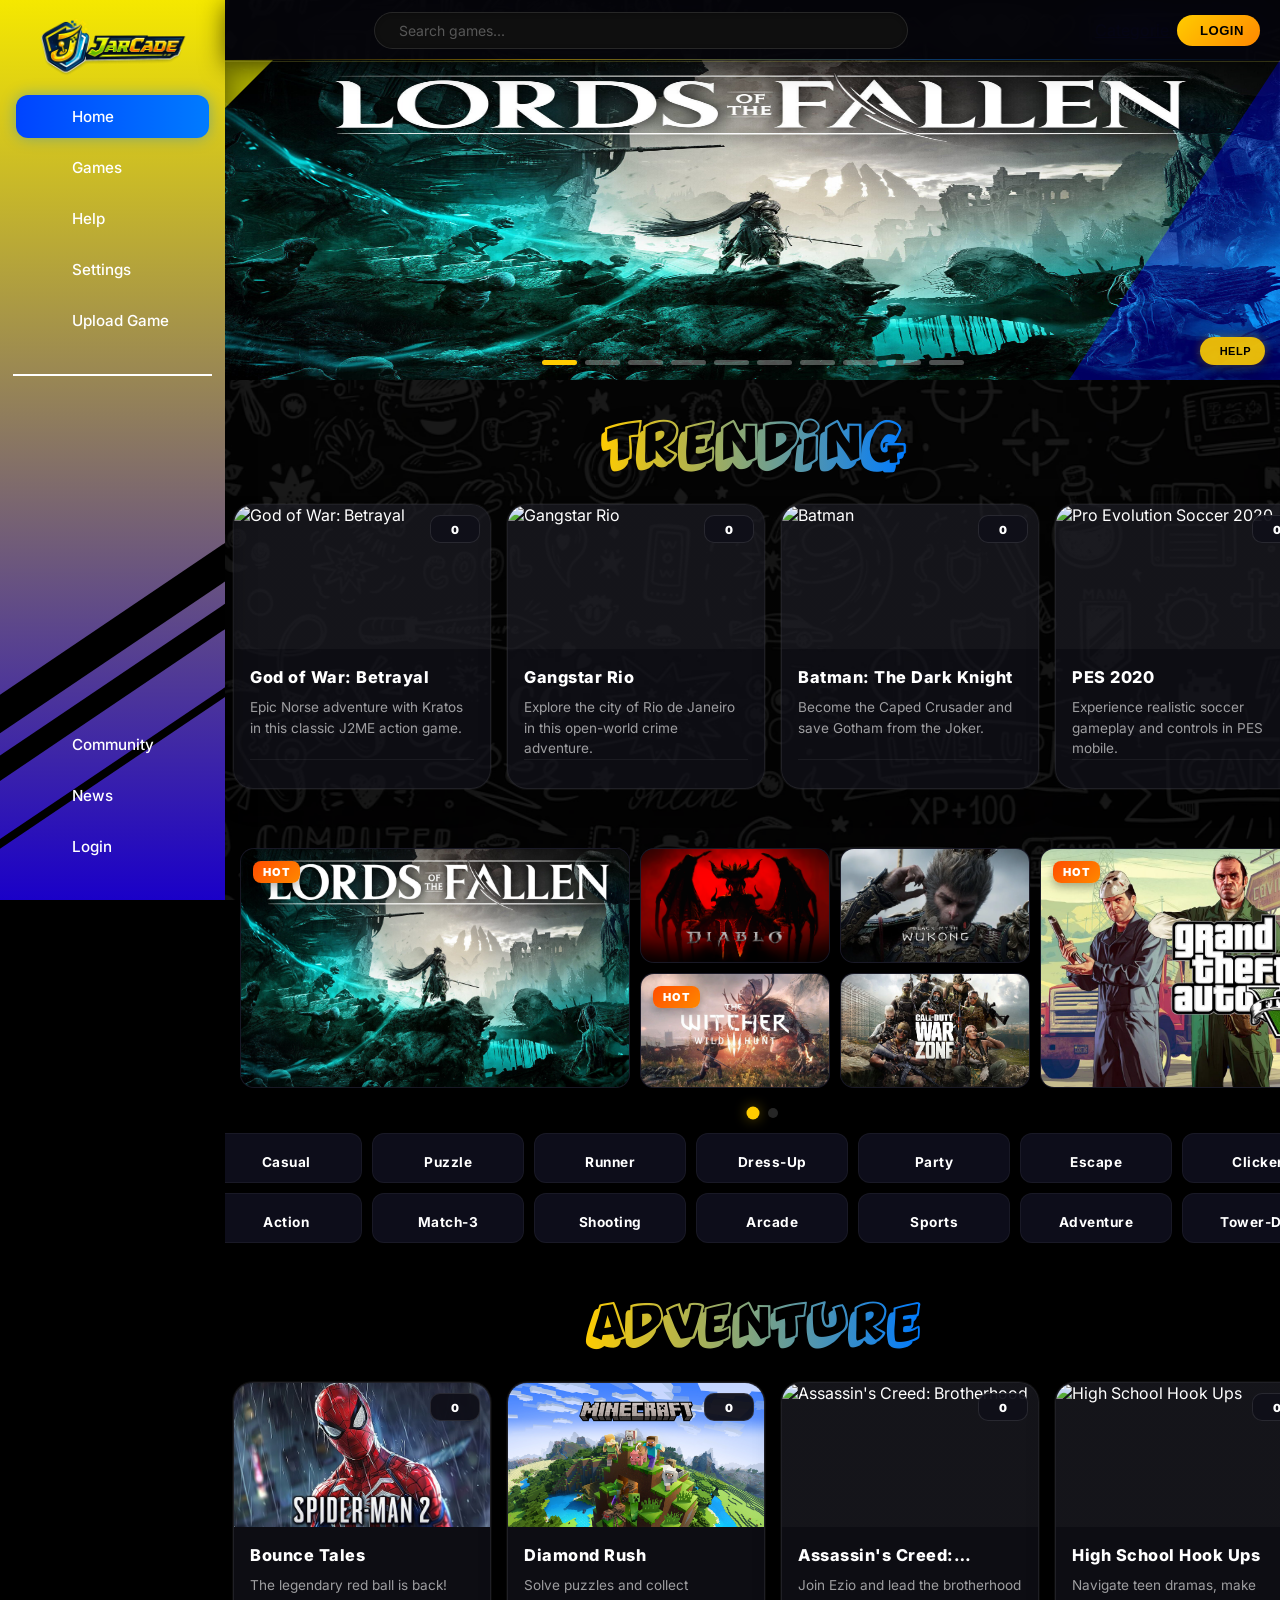
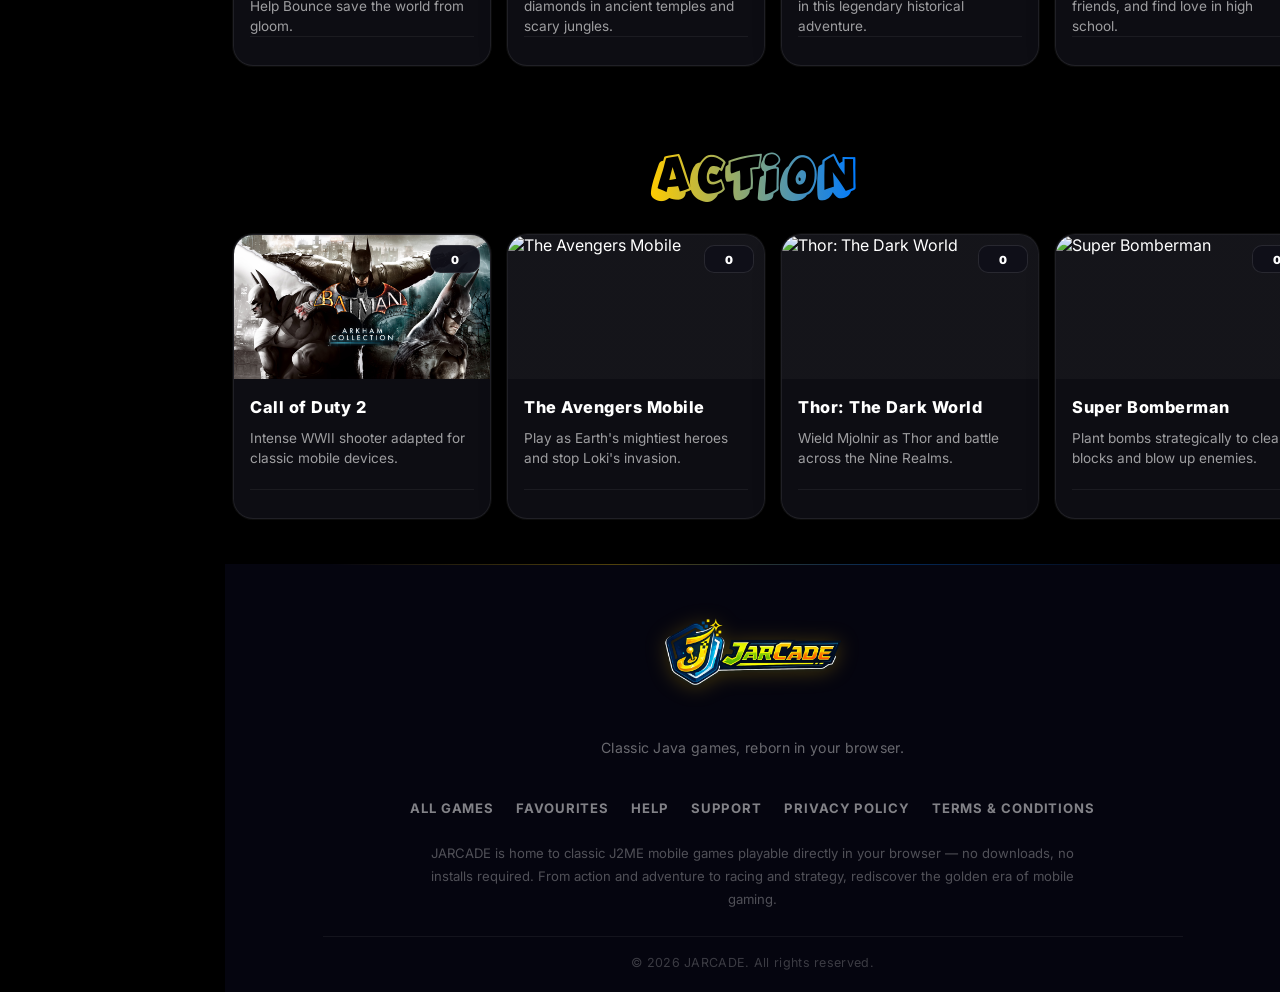
==== index.html @ 5d6df043 "Remove unused files (icons.css, icons.svg, todo.md, test.html, try.html)" ====
<!DOCTYPE html>
<html lang="en">

<head>
  <meta charset="UTF-8">
  <meta name="viewport" content="width=device-width, initial-scale=1.0">
  <title>JARCADE - Pro Gaming</title>
  <link rel="icon" type="image/webp" href="images/icon.webp">
  <script src="https://kit.fontawesome.com/5a3281998b.js" crossorigin="anonymous" defer></script>
  <link rel="preconnect" href="https://fonts.googleapis.com">
  <link rel="preconnect" href="https://fonts.gstatic.com" crossorigin>
  <link href="https://fonts.googleapis.com/css2?family=Inter:wght@300;400;500;600;700;800;900&family=Montserrat:wght@400;500;600;700;800;900&family=Orbitron:wght@400;700;900&display=swap" rel="stylesheet">
  <link rel="stylesheet" href="index.css">
  <link rel="stylesheet" href="ui-enhancements.css">
  <script src="slideshow.js" defer></script>
  <script src="main.js" defer></script>
</head>

<body>



  <!-- ===== SITE HEADER ===== -->
  <header id="site-header">
    <!-- Mobile Menu Toggle -->
    <div class="menu" id="menuBtn">
      <i class="fa-solid fa-bars"></i>
    </div>



    <!-- Centered search bar -->
    <div class="header-search-wrap" id="headerSearchWrap">
      <i class="fa-solid fa-magnifying-glass header-search-icon"></i>
      <input
        id="headerSearchInput"
        class="header-search-input home-search-input"
        type="search"
        placeholder="Search games..."
        aria-label="Search games"
        autocomplete="off"
      >
    </div>

    <!-- Header action buttons -->
    <div class="header-actions">
      <!-- Search toggle (mobile < 430px) -->
      <button class="header-search-toggle" id="headerSearchToggle" aria-label="Toggle search" type="button">
        <i class="fa-solid fa-magnifying-glass"></i>
      </button>

      <!-- Notification bell -->
      <button class="header-notif-btn" id="headerNotifBtn" aria-label="Notifications" type="button">
        <i class="fa-solid fa-bell"></i>
        <span class="notif-badge"></span>
      </button>

      <!-- Login button (shown when logged out) -->
      <button class="header-login-btn" id="headerLoginBtn" onclick="window.location.href='login.html'" type="button" aria-label="Login">
        <i class="fa-solid fa-right-to-bracket"></i>
        <span>Login</span>
      </button>

      <!-- Avatar (shown when logged in) -->
      <div class="header-avatar" id="headerAvatar" onclick="toggleLogin()" role="button" aria-label="Logout" tabindex="0" title="Click to logout">
        <span>JA</span>
      </div>
    </div>
  </header>

  <!-- Notification Popup -->
  <div id="notification" class="notification"></div>

  <div class="container">

    <!-- ===== SIDEBAR ===== -->
    <div class="side-div">
      <div class="side-bar" id="sidebar">

        <!-- Decorative background lines -->
        <div class="line"></div>
        <div class="line2"></div>
        <div class="line3"></div>

        <!-- Close button (mobile) -->
        <div class="remove" id="removeBtn">&times;</div>

        <!-- Logo -->
        <div class="logo">
          <a href="index.html">
            <img src="images/logo.webp" alt="Jarcade Logo" class="logo-img">
          </a>
        </div>

        <!-- Primary Nav -->
        <nav class="section">
          <a href="index.html" class="sc active home-link">
            <i class="fa-solid fa-house"></i><span>Home</span>
          </a>
          <a href="games.html" class="sc">
            <i class="fa-solid fa-gamepad"></i><span>Games</span>
          </a>
          <a href="#" class="sc">
            <i class="fa-solid fa-circle-question"></i><span>Help</span>
          </a>
          <a href="" class="sc">
            <i class="fa-solid fa-gear"></i><span>Settings</span>
          </a>
          <a href="#" class="sc">
            <i class="fa-solid fa-upload"></i><span>Upload Game</span>
          </a>
        </nav>

          <hr class="hr hr-bottom">
        <!-- Secondary Nav (bottom) -->
        <nav class="section section-secondary">
          <a target="_blank" href="https://www.facebook.com/profile.php?id=61577225696695" class="sc">
            <i class="fa-solid fa-users"></i><span>Community</span>
          </a>
          <a href="" class="sc">
            <i class="fa-solid fa-rss"></i><span>News</span>
          </a>
          <!-- Login/Logout in sidebar -->
          <button class="sidebar-login-btn sidebar-login-link sc" onclick="window.location.href='login.html'" type="button" aria-label="Login">
            <i class="fa-solid fa-right-to-bracket"></i><span>Login</span>
          </button>
          <button class="sidebar-login-btn sidebar-logout-btn sc" onclick="toggleLogin()" type="button" aria-label="Logout">
            <i class="fa-solid fa-right-from-bracket"></i><span>Logout</span>
          </button>
        </nav>

      </div>
    </div>

    <!-- ===== MAIN CONTENT ===== -->
    <div class="main main-with-header">

      <!-- Slideshow top navigation (restored) -->
      <div class="top-text">
        <div class="dropdown">
          <a href="javascript:void(0)" class="dropbtn" onclick="toggleDropdown()">
            <li>Categories <i class="fa-solid fa-chevron-down" style="font-size: 0.8em; margin-left: 5px;"></i></li>
          </a>
          <div id="categoryDropdown" class="dropdown-content">
            <a href="#trending">Trending</a>
            <a href="#new">New</a>
            <a href="#action">Action</a>
            <a href="#adventure">Adventure</a>
            <a href="#racing">Racing</a>
            <a href="#sports">Sports</a>
            <a href="#casino">Casino</a>
            <a href="#arcade">Arcade</a>
            <a href="#strategy">Strategy</a>
            <a href="#mindgames">Mind Games</a>
          </div>
        </div>
        <a href="favourite.html">
          <li>Favourite</li>
        </a>
      </div>

      <!-- Slideshow -->
      <div class="slideshow-container">
        <div class="mySlides"><img loading="lazy" src="images/game1.jpg" style="width:100%"></div>
        <div class="mySlides"><img loading="lazy" src="images/game2.png" style="width:100%"></div>
        <div class="mySlides"><img loading="lazy" src="images/game3.jpg" style="width:100%"></div>
        <div class="mySlides"><img loading="lazy" src="images/game4.webp" style="width:100%"></div>
        <div class="mySlides"><img loading="lazy" src="images/game5.jpg" style="width:100%"></div>
        <div class="mySlides"><img loading="lazy" src="images/game6.jpg" style="width:100%"></div>
        <div class="mySlides"><img loading="lazy" src="images/game7.jpg" style="width:100%"></div>
        <div class="mySlides"><img loading="lazy" src="images/game8.png" style="width:100%"></div>
        <div class="mySlides"><img loading="lazy" src="images/game9.jpg" style="width:100%"></div>
        <div class="mySlides"><img loading="lazy" src="images/game10.jpg" style="width:100%"></div>
        

        <!-- Decorative slide accents -->
        <div class="slide-line-one"></div>
        <div class="slide-line-two"></div>

        <!-- Slideshow Progress Bars -->
        <div class="slideshow-progress">
          <div class="slide-bar"><div class="slide-bar-fill"></div></div>
          <div class="slide-bar"><div class="slide-bar-fill"></div></div>
          <div class="slide-bar"><div class="slide-bar-fill"></div></div>
          <div class="slide-bar"><div class="slide-bar-fill"></div></div>
          <div class="slide-bar"><div class="slide-bar-fill"></div></div>
          <div class="slide-bar"><div class="slide-bar-fill"></div></div>
          <div class="slide-bar"><div class="slide-bar-fill"></div></div>
          <div class="slide-bar"><div class="slide-bar-fill"></div></div>
          <div class="slide-bar"><div class="slide-bar-fill"></div></div>
          <div class="slide-bar"><div class="slide-bar-fill"></div></div>
        </div>

        <!-- Help Button -->
        <button class="help-btn" onclick="showHelp()">
          <i class="fa-solid fa-circle-question"></i> Help
        </button>

      </div>

      <br>

      <!-- ===== TRENDING ===== -->
      <div id="trending" class="type">
        <svg width="350" height="90" viewBox="0 0 350 90" xmlns="http://www.w3.org/2000/svg">
          <defs>
            <linearGradient id="jarcadeGradient" x1="0%" y1="0%" x2="100%" y2="0%">
              <stop offset="0%" style="stop-color:#ffcc00;stop-opacity:1" />
              <stop offset="100%" style="stop-color:#007bff;stop-opacity:1" />
            </linearGradient>
            <filter id="neonGlow">
              <feGaussianBlur stdDeviation="1.5" result="blur" />
              <feComposite in="SourceGraphic" in2="blur" operator="over" />
            </filter>
          </defs>
          <text x="50%" y="60" text-anchor="middle" font-family="'Dynamix', sans-serif" font-size="42" fill="url(#jarcadeGradient)" style="letter-spacing: 2px; filter: drop-shadow(0 4px 8px rgba(0,0,0,0.5));">
            TRENDING
          </text>
        </svg>
      </div>
      <div class="scroll trending-scroll">

        <!-- God of War -->
        <div class="game">
          <div class="game-img-div">
            <img loading="lazy" src="https://i.ytimg.com/vi/Lu4tU-phRtQ/hq720.jpg?sqp=-oaymwEhCK4FEIIDSFryq4qpAxMIARUAAAAAGAElAADIQj0AgKJD&rs=AOn4CLAOKftHsKRXybQ4JtWlNtNbmCffTA" alt="God of War: Betrayal">
            <div onclick="openChoiceModal('godofwar2.jar', 'GOWMIDlet', 'size-240x320')" class="play-overlay">
              <i class="fa-solid fa-gamepad"></i>
            </div>
            <div class="card-rating" onclick="incrementVote(this); event.stopPropagation();">
              <i class="fa-regular fa-star"></i>
              <span class="count">1.2K</span>
            </div>
          </div>
          <div class="game-text">
            <div class="name">God of War: Betrayal</div>
            Epic Norse adventure with Kratos in this classic J2ME action game.
            <div class="star">
              <div class="stars-group">
                <i class="fa-solid fa-star" style="color: #ffcc00;"></i>
                <i class="fa-solid fa-star" style="color: #ffcc00;"></i>
                <i class="fa-solid fa-star" style="color: #ffcc00;"></i>
                <i class="fa-solid fa-star" style="color: #ffcc00;"></i>
                <i class="fa-solid fa-star" style="color: #ffcc00;"></i>
              </div>
              <i class="fa-regular fa-heart favourite-icon" onclick="toggleFavourite(this); event.stopPropagation();"></i>
            </div>
          </div>
        </div>

        <!-- Gangstar Rio -->
        <div class="game">
          <div class="game-img-div">
            <img loading="lazy" src="https://upload.wikimedia.org/wikipedia/en/7/75/Gangstar_Rio_City_of_Saints.png" alt="Gangstar Rio">
            <div onclick="openChoiceModal('gangstar_rio_320x240.jar', 'GloftGRIO', 'size-320x240', 'gangstar_rio_city_touch_480x800.jar', 'GloftGRIO', 'size-480x800')" class="play-overlay">
              <i class="fa-solid fa-gamepad"></i>
            </div>
            <div class="card-rating" onclick="incrementVote(this); event.stopPropagation();">
              <i class="fa-regular fa-star"></i>
              <span class="count">850</span>
            </div>
          </div>
          <div class="game-text">
            <div class="name">Gangstar Rio</div>
            Explore the city of Rio de Janeiro in this open-world crime adventure.
            <div class="star">
              <div class="stars-group">
                <i class="fa-solid fa-star" style="color: #ffcc00;"></i>
                <i class="fa-solid fa-star" style="color: #ffcc00;"></i>
                <i class="fa-solid fa-star" style="color: #ffcc00;"></i>
                <i class="fa-solid fa-star" style="color: #ffcc00;"></i>
                <i class="fa-solid fa-star" style="color: #ffcc00;"></i>
              </div>
              <i class="fa-regular fa-heart favourite-icon" onclick="toggleFavourite(this); event.stopPropagation();"></i>
            </div>
          </div>
        </div>

        <!-- Batman -->
        <div class="game">
          <div class="game-img-div">
            <img loading="lazy" src="https://townsquare.media/site/442/files/2012/05/tdk-poster-1.jpg?w=780&q=75" alt="Batman">
            <div onclick="openChoiceModal('batmannoki_8Qi8Psx7.jar', 'GloftTDKM', 'size-240x320')" class="play-overlay">
              <i class="fa-solid fa-gamepad"></i>
            </div>
            <div class="card-rating" onclick="incrementVote(this); event.stopPropagation();">
              <i class="fa-regular fa-star"></i>
              <span class="count">2.1K</span>
            </div>
          </div>
          <div class="game-text">
            <div class="name">Batman: The Dark Knight</div>
            Become the Caped Crusader and save Gotham from the Joker.
            <div class="star">
              <div class="stars-group">
                <i class="fa-solid fa-star" style="color: #ffcc00;"></i>
                <i class="fa-solid fa-star" style="color: #ffcc00;"></i>
                <i class="fa-solid fa-star" style="color: #ffcc00;"></i>
                <i class="fa-solid fa-star" style="color: #ffcc00;"></i>
                <i class="fa-solid fa-star" style="color: #ffcc00;"></i>
              </div>
              <i class="fa-regular fa-heart favourite-icon" onclick="toggleFavourite(this); event.stopPropagation();"></i>
            </div>
          </div>
        </div>

        <!-- PES 2020 -->
        <div class="game">
          <div class="game-img-div">
            <img loading="lazy" src="https://upload.wikimedia.org/wikipedia/en/a/a3/eFootball_PES_2020_cover.jpg" alt="Pro Evolution Soccer 2020">
            <div onclick="openChoiceModal('pes2020.jar', 'a', 'size-240x320')" class="play-overlay">
              <i class="fa-solid fa-gamepad"></i>
            </div>
            <div class="card-rating" onclick="incrementVote(this); event.stopPropagation();">
              <i class="fa-regular fa-star"></i>
              <span class="count">1.4K</span>
            </div>
          </div>
          <div class="game-text">
            <div class="name">PES 2020</div>
            Experience realistic soccer gameplay and controls in PES mobile.
            <div class="star">
              <div class="stars-group">
                <i class="fa-solid fa-star" style="color: #ffcc00;"></i>
                <i class="fa-solid fa-star" style="color: #ffcc00;"></i>
                <i class="fa-solid fa-star" style="color: #ffcc00;"></i>
                <i class="fa-solid fa-star" style="color: #ffcc00;"></i>
                <i class="fa-solid fa-star" style="color: #ffcc00;"></i>
              </div>
              <i class="fa-regular fa-heart favourite-icon" onclick="toggleFavourite(this); event.stopPropagation();"></i>
            </div>
          </div>
        </div>

        <!-- Asphalt 6 -->
        <div class="game">
          <div class="game-img-div">
            <img loading="lazy" src="images/game6.jpg" alt="Asphalt 6: Adrenaline">
            <div onclick="openChoiceModal('Asphalt6.jar', 'GloftASP6', 'size-320x240')" class="play-overlay">
              <i class="fa-solid fa-gamepad"></i>
            </div>
            <div class="card-rating" onclick="incrementVote(this); event.stopPropagation();">
              <i class="fa-regular fa-star"></i>
              <span class="count">5.5K</span>
            </div>
          </div>
          <div class="game-text">
            <div class="name">Asphalt 6: Adrenaline</div>
            The ultimate racing game for mobile returns with more speed!
            <div class="star">
              <div class="stars-group">
                <i class="fa-solid fa-star" style="color: #ffcc00;"></i>
                <i class="fa-solid fa-star" style="color: #ffcc00;"></i>
                <i class="fa-solid fa-star" style="color: #ffcc00;"></i>
                <i class="fa-solid fa-star" style="color: #ffcc00;"></i>
                <i class="fa-solid fa-star" style="color: #ffcc00;"></i>
              </div>
              <i class="fa-regular fa-heart favourite-icon" onclick="toggleFavourite(this); event.stopPropagation();"></i>
            </div>
          </div>
        </div>

        <!-- Black Myth: Wukong -->
        <div class="game">
          <div class="game-img-div">
            <img loading="lazy" src="https://upload.wikimedia.org/wikipedia/en/c/c5/Black_Myth_Wukong_cover_art.jpg" alt="Black Myth: Wukong">
            <div onclick="openChoiceModal('wukong.jar', 'CMIDlet', 'size-240x320')" class="play-overlay">
              <i class="fa-solid fa-gamepad"></i>
            </div>
            <div class="card-rating" onclick="incrementVote(this); event.stopPropagation();">
              <i class="fa-regular fa-star"></i>
              <span class="count">980</span>
            </div>
          </div>
          <div class="game-text">
            <div class="name">Black Myth: Wukong</div>
            Retro 8-bit action adventure inspired by the legendary Sun Wukong.
            <div class="star">
              <div class="stars-group">
                <i class="fa-solid fa-star" style="color: #ffcc00;"></i>
                <i class="fa-solid fa-star" style="color: #ffcc00;"></i>
                <i class="fa-solid fa-star" style="color: #ffcc00;"></i>
                <i class="fa-solid fa-star" style="color: #ffcc00;"></i>
                <i class="fa-solid fa-star" style="color: #ffcc00;"></i>
              </div>
              <i class="fa-regular fa-heart favourite-icon" onclick="toggleFavourite(this); event.stopPropagation();"></i>
            </div>
          </div>
        </div>

        <a href="games.html" class="see-more-card">
          <div class="see-more-icon"><i class="fa-solid fa-angles-right"></i></div>
          <span>Browse All</span>
        </a>
      </div>

      <!-- ===== FEATURED HITS ===== -->
      <section class="featured-hits">
        <button class="nav-btn prev" id="prevFeaturedBtn" aria-label="Scroll featured left">
          <i class="fa-solid fa-chevron-left"></i>
        </button>
        <button class="nav-btn next" id="nextFeaturedBtn" aria-label="Scroll featured right">
          <i class="fa-solid fa-chevron-right"></i>
        </button>
        <div class="featured-track-container">
          <div class="featured-grid" id="featuredGrid">
            <!-- Group 1 -->
            <div class="f-card f-large">
              <img loading="lazy" src="images/game1.jpg" alt="Featured">
              <div class="hot-badge">Hot</div>
            </div>
            <div class="f-card f-small">
              <img loading="lazy" src="images/game2.png" alt="Featured">
            </div>
            <div class="f-card f-small">
              <img loading="lazy" src="images/game3.jpg" alt="Featured">
              <div class="hot-badge">Hot</div>
            </div>
            <div class="f-card f-small">
              <img loading="lazy" src="images/game4.webp" alt="Featured">
            </div>
            <div class="f-card f-small">
              <img loading="lazy" src="images/game8.png" alt="Featured">
            </div>
            
            <!-- Group 2 -->
            <div class="f-card f-large">
              <img loading="lazy" src="images/game6.jpg" alt="Featured">
              <div class="hot-badge">Hot</div>
            </div>
            <div class="f-card f-small">
              <img loading="lazy" src="images/game7.jpg" alt="Featured">
            </div>
            <div class="f-card f-small">
              <img loading="lazy" src="images/game9.jpg" alt="Featured">
            </div>
            <div class="f-card f-small">
              <img loading="lazy" src="images/game10.jpg" alt="Featured">
              <div class="hot-badge">Hot</div>
            </div>
            <div class="f-card f-small">
              <img loading="lazy" src="images/game5.jpg" alt="Featured">
            </div>
          </div>
          
        </div>
        
        <div class="pagination-dots">
          <span class="p-dot active"></span>
          <span class="p-dot"></span>
        </div>
      </section>

      <div class="categories-wrapper">
        <button class="categories-scroll-btn prev" id="prevCategoryBtn" aria-label="Scroll categories left">
          <i class="fa-solid fa-chevron-left"></i>
        </button>
        <div class="categories-container">
          <a href="games.html#section-casual" class="category-item"><i class="fa-solid fa-gamepad"></i><span>Casual</span></a>
          <a href="games.html#section-action" class="category-item"><i class="fa-solid fa-bolt-lightning"></i><span>Action</span></a>
          <a href="games.html#section-puzzle" class="category-item"><i class="fa-solid fa-puzzle-piece"></i><span>Puzzle</span></a>
          <a href="games.html#section-match3" class="category-item"><i class="fa-solid fa-shapes"></i><span>Match-3</span></a>
          <a href="games.html#section-runner" class="category-item"><i class="fa-solid fa-person-running"></i><span>Runner</span></a>
          <a href="games.html#section-shooting" class="category-item"><i class="fa-solid fa-crosshairs"></i><span>Shooting</span></a>
          <a href="games.html#section-dressup" class="category-item"><i class="fa-solid fa-wand-magic-sparkles"></i><span>Dress-up</span></a>
          <a href="games.html#section-arcade" class="category-item"><i class="fa-solid fa-ghost"></i><span>Arcade</span></a>
          <a href="games.html#section-party" class="category-item"><i class="fa-solid fa-dice"></i><span>Party</span></a>
          <a href="games.html#section-sports" class="category-item"><i class="fa-solid fa-trophy"></i><span>Sports</span></a>
          <a href="games.html#section-escape" class="category-item"><i class="fa-solid fa-key"></i><span>Escape</span></a>
          <a href="games.html#section-adventure" class="category-item"><i class="fa-solid fa-compass"></i><span>Adventure</span></a>
          <a href="games.html#section-clicker" class="category-item"><i class="fa-solid fa-hand-pointer"></i><span>Clicker</span></a>
          <a href="games.html#section-towerdef" class="category-item"><i class="fa-solid fa-chess-rook"></i><span>Tower-Def</span></a>
          <a href="games.html#section-racing" class="category-item"><i class="fa-solid fa-car"></i><span>Racing</span></a>
          <a href="games.html#section-simulation" class="category-item"><i class="fa-solid fa-vr-cardboard"></i><span>Simulation</span></a>
          <a href="games.html#section-board" class="category-item"><i class="fa-solid fa-diamond"></i><span>Board</span></a>
          <a href="games.html#section-strategy" class="category-item"><i class="fa-solid fa-chess-king"></i><span>Strategy</span></a>
          <a href="games.html#section-rpg" class="category-item"><i class="fa-solid fa-hat-wizard"></i><span>RPG</span></a>
          <a href="games.html#section-logic" class="category-item"><i class="fa-solid fa-brain"></i><span>Logic</span></a>
          <a href="games.html#section-music" class="category-item"><i class="fa-solid fa-music"></i><span>Music</span></a>
          <a href="games.html#section-horror" class="category-item"><i class="fa-solid fa-skull"></i><span>Horror</span></a>
        </div>
        <button class="categories-scroll-btn next" id="nextCategoryBtn" aria-label="Scroll categories right">
          <i class="fa-solid fa-chevron-right"></i>
        </button>
      </div>

      <br>

      <!-- ===== CLASSIC ADVENTURES ===== -->
      <div id="adventure" class="type">
        <svg width="400" height="90" viewBox="0 0 400 90" xmlns="http://www.w3.org/2000/svg">
          <text x="50%" y="60" text-anchor="middle" font-family="'Dynamix', sans-serif" font-size="38" fill="url(#jarcadeGradient)" style="letter-spacing: 2px; filter: drop-shadow(0 2px 5px rgba(0,0,0,0.4));">
            ADVENTURE
          </text>
        </svg>
      </div>
      <div class="scroll-wrapper">
        <div class="scroll" id="adventureScroll">

        <!-- Bounce Tales -->
        <div class="game">
          <div class="game-img-div">
            <img loading="lazy" src="images/game7.jpg" alt="Bounce Tales">
            <div onclick="openChoiceModal('BounceTales_both.jar', 'RMIDlet', 'size-no')" class="play-overlay">
              <i class="fa-solid fa-gamepad"></i>
            </div>
            <div class="card-rating" onclick="incrementVote(this); event.stopPropagation();">
              <i class="fa-regular fa-star"></i>
              <span class="count">1.5K</span>
            </div>
          </div>
          <div class="game-text">
            <div class="name">Bounce Tales</div>
            The legendary red ball is back! Help Bounce save the world from gloom.
            <div class="star">
              <div class="stars-group">
                <i class="fa-solid fa-star" style="color: #ffcc00;"></i>
                <i class="fa-solid fa-star" style="color: #ffcc00;"></i>
                <i class="fa-solid fa-star" style="color: #ffcc00;"></i>
                <i class="fa-solid fa-star" style="color: #ffcc00;"></i>
                <i class="fa-solid fa-star" style="color: #ffcc00;"></i>
              </div>
              <i class="fa-regular fa-heart favourite-icon" onclick="toggleFavourite(this); event.stopPropagation();"></i>
            </div>
          </div>
        </div>

        <!-- Diamond Rush -->
        <div class="game">
          <div class="game-img-div">
            <img loading="lazy" src="images/game9.jpg" alt="Diamond Rush">
            <div onclick="openChoiceModal('diamond_rush_key.jar', 'GloftDIRU', 'size-240x320')" class="play-overlay">
              <i class="fa-solid fa-gamepad"></i>
            </div>
            <div class="card-rating" onclick="incrementVote(this); event.stopPropagation();">
              <i class="fa-regular fa-star"></i>
              <span class="count">2.2K</span>
            </div>
          </div>
          <div class="game-text">
            <div class="name">Diamond Rush</div>
            Solve puzzles and collect diamonds in ancient temples and scary jungles.
            <div class="star">
              <div class="stars-group">
                <i class="fa-solid fa-star" style="color: #ffcc00;"></i>
                <i class="fa-solid fa-star" style="color: #ffcc00;"></i>
                <i class="fa-solid fa-star" style="color: #ffcc00;"></i>
                <i class="fa-solid fa-star" style="color: #ffcc00;"></i>
                <i class="fa-solid fa-star" style="color: #ffcc00;"></i>
              </div>
              <i class="fa-regular fa-heart favourite-icon" onclick="toggleFavourite(this); event.stopPropagation();"></i>
            </div>
          </div>
        </div>

        <!-- Assassin's Creed: Brotherhood -->
        <div class="game">
          <div class="game-img-div">
            <img loading="lazy" src="https://upload.wikimedia.org/wikipedia/en/b/b5/Assassins_Creed_Brotherhood_Box_Art.jpg" alt="Assassin's Creed: Brotherhood">
            <div onclick="openChoiceModal('assasin_s_creed_brot_360x640_139036.jar', 'GloftASBR', 'size-360x640', 'assassins_creed_br_259290_480x800.jar', 'GloftASBR', 'size-480x800')" class="play-overlay">
              <i class="fa-solid fa-gamepad"></i>
            </div>
            <div class="card-rating" onclick="incrementVote(this); event.stopPropagation();">
              <i class="fa-regular fa-star"></i>
              <span class="count">1.8K</span>
            </div>
          </div>
          <div class="game-text">
            <div class="name">Assassin's Creed: Brotherhood</div>
            Join Ezio and lead the brotherhood in this legendary historical adventure.
            <div class="star">
              <div class="stars-group">
                <i class="fa-solid fa-star" style="color: #ffcc00;"></i>
                <i class="fa-solid fa-star" style="color: #ffcc00;"></i>
                <i class="fa-solid fa-star" style="color: #ffcc00;"></i>
                <i class="fa-solid fa-star" style="color: #ffcc00;"></i>
                <i class="fa-solid fa-star" style="color: #ffcc00;"></i>
              </div>
              <i class="fa-regular fa-heart favourite-icon" onclick="toggleFavourite(this); event.stopPropagation();"></i>
            </div>
          </div>
        </div>

        <!-- High School Hook Ups -->
        <div class="game">
          <div class="game-img-div">
            <img loading="lazy" src="https://upload.wikimedia.org/wikipedia/en/f/f6/High_School_Hook_Ups_logo.png" alt="High School Hook Ups">
            <div onclick="openChoiceModal('high_school_hook_ups_480x800_touch_258928.jar', 'GloftHUHS', 'size-480x800')" class="play-overlay">
              <i class="fa-solid fa-gamepad"></i>
            </div>
            <div class="card-rating" onclick="incrementVote(this); event.stopPropagation();">
              <i class="fa-regular fa-star"></i>
              <span class="count">920</span>
            </div>
          </div>
          <div class="game-text">
            <div class="name">High School Hook Ups</div>
            Navigate teen dramas, make friends, and find love in high school.
            <div class="star">
              <div class="stars-group">
                <i class="fa-solid fa-star" style="color: #ffcc00;"></i>
                <i class="fa-solid fa-star" style="color: #ffcc00;"></i>
                <i class="fa-solid fa-star" style="color: #ffcc00;"></i>
                <i class="fa-solid fa-star" style="color: #ffcc00;"></i>
                <i class="fa-solid fa-star" style="color: #ffcc00;"></i>
              </div>
              <i class="fa-regular fa-heart favourite-icon" onclick="toggleFavourite(this); event.stopPropagation();"></i>
            </div>
          </div>
        </div>

        <!-- Time Cherry Scroll -->
        <div class="game">
          <div class="game-img-div">
            <img loading="lazy" src="java/img/sgyhc.png" alt="Time Cherry Scroll">
            <div onclick="openChoiceModal('sgyhc.jar', 'Secrit_II', 'size-240x320')" class="play-overlay">
              <i class="fa-solid fa-gamepad"></i>
            </div>
            <div class="card-rating" onclick="incrementVote(this); event.stopPropagation();">
              <i class="fa-regular fa-star"></i>
              <span class="count">670</span>
            </div>
          </div>
          <div class="game-text">
            <div class="name">Time Cherry Scroll</div>
            Embark on an interactive fantasy visual novel adventure.
            <div class="star">
              <div class="stars-group">
                <i class="fa-solid fa-star" style="color: #ffcc00;"></i>
                <i class="fa-solid fa-star" style="color: #ffcc00;"></i>
                <i class="fa-solid fa-star" style="color: #ffcc00;"></i>
                <i class="fa-solid fa-star" style="color: #ffcc00;"></i>
                <i class="fa-solid fa-star" style="color: #ffcc00;"></i>
              </div>
              <i class="fa-regular fa-heart favourite-icon" onclick="toggleFavourite(this); event.stopPropagation();"></i>
            </div>
          </div>
        </div>

        <!-- Double Dance Mania -->
        <div class="game">
          <div class="game-img-div">
            <img loading="lazy" src="java/img/sldwm.png" alt="Double Dance Mania">
            <div onclick="openChoiceModal('sldwm.jar', 'dedron.game.ClientMIDlet', 'size-240x320')" class="play-overlay">
              <i class="fa-solid fa-gamepad"></i>
            </div>
            <div class="card-rating" onclick="incrementVote(this); event.stopPropagation();">
              <i class="fa-regular fa-star"></i>
              <span class="count">540</span>
            </div>
          </div>
          <div class="game-text">
            <div class="name">Double Dance Mania</div>
            Feel the rhythm and master steps in this anime style dance game.
            <div class="star">
              <div class="stars-group">
                <i class="fa-solid fa-star" style="color: #ffcc00;"></i>
                <i class="fa-solid fa-star" style="color: #ffcc00;"></i>
                <i class="fa-solid fa-star" style="color: #ffcc00;"></i>
                <i class="fa-solid fa-star" style="color: #ffcc00;"></i>
                <i class="fa-solid fa-star" style="color: #ffcc00;"></i>
              </div>
              <i class="fa-regular fa-heart favourite-icon" onclick="toggleFavourite(this); event.stopPropagation();"></i>
            </div>
          </div>
        </div>

        <!-- Club Tycoon -->
        <div class="game">
          <div class="game-img-div">
            <img loading="lazy" src="https://images.igdb.com/igdb/image/upload/t_cover_big/co5qvy.webp" alt="Club Tycoon">
            <div onclick="openChoiceModal('club_tycoon_260837.jar', 'phone.Midlet', 'size-240x320')" class="play-overlay">
              <i class="fa-solid fa-gamepad"></i>
            </div>
            <div class="card-rating" onclick="incrementVote(this); event.stopPropagation();">
              <i class="fa-regular fa-star"></i>
              <span class="count">1.1K</span>
            </div>
          </div>
          <div class="game-text">
            <div class="name">Club Tycoon</div>
            Manage and design your own mega nightclub empire.
            <div class="star">
              <div class="stars-group">
                <i class="fa-solid fa-star" style="color: #ffcc00;"></i>
                <i class="fa-solid fa-star" style="color: #ffcc00;"></i>
                <i class="fa-solid fa-star" style="color: #ffcc00;"></i>
                <i class="fa-solid fa-star" style="color: #ffcc00;"></i>
                <i class="fa-solid fa-star" style="color: #ffcc00;"></i>
              </div>
              <i class="fa-regular fa-heart favourite-icon" onclick="toggleFavourite(this); event.stopPropagation();"></i>
            </div>
          </div>
        </div>

        <a href="games.html" class="see-more-card">
          <div class="see-more-icon"><i class="fa-solid fa-angles-right"></i></div>
          <span>Browse All</span>
        </a>
      </div>
      </div>

      <br>

      <!-- ===== ACTION & RACING ===== -->
      <div id="action" class="type">
        <svg width="350" height="90" viewBox="0 0 350 90" xmlns="http://www.w3.org/2000/svg">
          <text x="50%" y="60" text-anchor="middle" font-family="'Dynamix', sans-serif" font-size="38" fill="url(#jarcadeGradient)" style="letter-spacing: 2px; filter: drop-shadow(0 3px 6px rgba(0,0,0,0.5));">
            ACTION
          </text>
        </svg>
      </div>
      <div class="scroll-wrapper">
        <div class="scroll" id="actionScroll">

        <!-- Call of Duty 2 -->
        <div class="game">
          <div class="game-img-div">
            <img loading="lazy" src="images/game10.jpg" alt="Call of Duty 2">
            <div onclick="openChoiceModal('call_of_duty_2_240x320-9173.jar', 'CODII', 'size-240x320')" class="play-overlay">
              <i class="fa-solid fa-gamepad"></i>
            </div>
            <div class="card-rating" onclick="incrementVote(this); event.stopPropagation();">
              <i class="fa-regular fa-star"></i>
              <span class="count">4.1K</span>
            </div>
          </div>
          <div class="game-text">
            <div class="name">Call of Duty 2</div>
            Intense WWII shooter adapted for classic mobile devices.
            <div class="star">
              <div class="stars-group">
                <i class="fa-solid fa-star" style="color: #ffcc00;"></i>
                <i class="fa-solid fa-star" style="color: #ffcc00;"></i>
                <i class="fa-solid fa-star" style="color: #ffcc00;"></i>
                <i class="fa-solid fa-star" style="color: #ffcc00;"></i>
                <i class="fa-solid fa-star" style="color: #ffcc00;"></i>
              </div>
              <i class="fa-regular fa-heart favourite-icon" onclick="toggleFavourite(this); event.stopPropagation();"></i>
            </div>
          </div>
        </div>

        <!-- The Avengers Mobile -->
        <div class="game">
          <div class="game-img-div">
            <img loading="lazy" src="https://upload.wikimedia.org/wikipedia/en/8/8a/The_Avengers_%282012_film%29_poster.jpg" alt="The Avengers Mobile">
            <div onclick="openChoiceModal('the_avengers_touch_480x800_259321.jar', 'GloftAVEN', 'size-480x800')" class="play-overlay">
              <i class="fa-solid fa-gamepad"></i>
            </div>
            <div class="card-rating" onclick="incrementVote(this); event.stopPropagation();">
              <i class="fa-regular fa-star"></i>
              <span class="count">3.2K</span>
            </div>
          </div>
          <div class="game-text">
            <div class="name">The Avengers Mobile</div>
            Play as Earth's mightiest heroes and stop Loki's invasion.
            <div class="star">
              <div class="stars-group">
                <i class="fa-solid fa-star" style="color: #ffcc00;"></i>
                <i class="fa-solid fa-star" style="color: #ffcc00;"></i>
                <i class="fa-solid fa-star" style="color: #ffcc00;"></i>
                <i class="fa-solid fa-star" style="color: #ffcc00;"></i>
                <i class="fa-solid fa-star" style="color: #ffcc00;"></i>
              </div>
              <i class="fa-regular fa-heart favourite-icon" onclick="toggleFavourite(this); event.stopPropagation();"></i>
            </div>
          </div>
        </div>

        <!-- Thor: The Dark World -->
        <div class="game">
          <div class="game-img-div">
            <img loading="lazy" src="https://m.media-amazon.com/images/I/91e-uBynkTL._AC_UF894,1000_QL80_.jpg" alt="Thor: The Dark World">
            <div onclick="openChoiceModal('thor_the_dark_world_320x240_253099.jar', 'GloftTR2M', 'size-320x240', 'thor_the_dark_world_480x800_touch_192928.jar', 'GloftTR2M', 'size-480x800')" class="play-overlay">
              <i class="fa-solid fa-gamepad"></i>
            </div>
            <div class="card-rating" onclick="incrementVote(this); event.stopPropagation();">
              <i class="fa-regular fa-star"></i>
              <span class="count">1.8K</span>
            </div>
          </div>
          <div class="game-text">
            <div class="name">Thor: The Dark World</div>
            Wield Mjolnir as Thor and battle across the Nine Realms.
            <div class="star">
              <div class="stars-group">
                <i class="fa-solid fa-star" style="color: #ffcc00;"></i>
                <i class="fa-solid fa-star" style="color: #ffcc00;"></i>
                <i class="fa-solid fa-star" style="color: #ffcc00;"></i>
                <i class="fa-solid fa-star" style="color: #ffcc00;"></i>
                <i class="fa-solid fa-star" style="color: #ffcc00;"></i>
              </div>
              <i class="fa-regular fa-heart favourite-icon" onclick="toggleFavourite(this); event.stopPropagation();"></i>
            </div>
          </div>
        </div>

        <!-- Super Bomberman -->
        <div class="game">
          <div class="game-img-div">
            <img loading="lazy" src="https://upload.wikimedia.org/wikipedia/en/b/be/Super_Bomberman_box_front.jpg" alt="Super Bomberman">
            <div onclick="openChoiceModal('super_bomberman_240x320-117069.jar', 'SB', 'size-240x320')" class="play-overlay">
              <i class="fa-solid fa-gamepad"></i>
            </div>
            <div class="card-rating" onclick="incrementVote(this); event.stopPropagation();">
              <i class="fa-regular fa-star"></i>
              <span class="count">940</span>
            </div>
          </div>
          <div class="game-text">
            <div class="name">Super Bomberman</div>
            Plant bombs strategically to clear blocks and blow up enemies.
            <div class="star">
              <div class="stars-group">
                <i class="fa-solid fa-star" style="color: #ffcc00;"></i>
                <i class="fa-solid fa-star" style="color: #ffcc00;"></i>
                <i class="fa-solid fa-star" style="color: #ffcc00;"></i>
                <i class="fa-solid fa-star" style="color: #ffcc00;"></i>
                <i class="fa-solid fa-star" style="color: #ffcc00;"></i>
              </div>
              <i class="fa-regular fa-heart favourite-icon" onclick="toggleFavourite(this); event.stopPropagation();"></i>
            </div>
          </div>
        </div>

        <!-- Mafia Driver NY -->
        <div class="game">
          <div class="game-img-div">
            <img loading="lazy" src="https://m.media-amazon.com/images/I/81xU+cQ65QL._AC_UF1000,1000_QL80_.jpg" alt="Mafia Driver: NY">
            <div onclick="openChoiceModal('mafiadrive.jar', 'ParkingGameMidlet', 'size-240x320')" class="play-overlay">
              <i class="fa-solid fa-gamepad"></i>
            </div>
            <div class="card-rating" onclick="incrementVote(this); event.stopPropagation();">
              <i class="fa-regular fa-star"></i>
              <span class="count">810</span>
            </div>
          </div>
          <div class="game-text">
            <div class="name">Mafia Driver: NY</div>
            Test your precision driving and parking skills in the city.
            <div class="star">
              <div class="stars-group">
                <i class="fa-solid fa-star" style="color: #ffcc00;"></i>
                <i class="fa-solid fa-star" style="color: #ffcc00;"></i>
                <i class="fa-solid fa-star" style="color: #ffcc00;"></i>
                <i class="fa-solid fa-star" style="color: #ffcc00;"></i>
                <i class="fa-solid fa-star" style="color: #ffcc00;"></i>
              </div>
              <i class="fa-regular fa-heart favourite-icon" onclick="toggleFavourite(this); event.stopPropagation();"></i>
            </div>
          </div>
        </div>

        <!-- Scarlotti's Mafia War -->
        <div class="game">
          <div class="game-img-div">
            <img loading="lazy" src="https://ps2media.ign.com/ps2/image/object/757/757154/MafiaWarsScarlotti.jpg" alt="Scarlotti's Mafia War">
            <div onclick="openChoiceModal('scarlottis_mafia_war_240x320_157342.jar', 'Family', 'size-240x320')" class="play-overlay">
              <i class="fa-solid fa-gamepad"></i>
            </div>
            <div class="card-rating" onclick="incrementVote(this); event.stopPropagation();">
              <i class="fa-regular fa-star"></i>
              <span class="count">640</span>
            </div>
          </div>
          <div class="game-text">
            <div class="name">Scarlotti's Mafia War</div>
            Rise through the ranks of the underworld in this gritty action game.
            <div class="star">
              <div class="stars-group">
                <i class="fa-solid fa-star" style="color: #ffcc00;"></i>
                <i class="fa-solid fa-star" style="color: #ffcc00;"></i>
                <i class="fa-solid fa-star" style="color: #ffcc00;"></i>
                <i class="fa-solid fa-star" style="color: #ffcc00;"></i>
                <i class="fa-solid fa-star" style="color: #ffcc00;"></i>
              </div>
              <i class="fa-regular fa-heart favourite-icon" onclick="toggleFavourite(this); event.stopPropagation();"></i>
            </div>
          </div>
        </div>

        <!-- GTA 5 Mobile -->
        <div class="game">
          <div class="game-img-div">
            <img loading="lazy" src="java/img/gta.png" alt="GTA 5 Mobile">
            <div onclick="openChoiceModal('gta.jar', 'SaintsRow2', 'size-240x320')" class="play-overlay">
              <i class="fa-solid fa-gamepad"></i>
            </div>
            <div class="card-rating" onclick="incrementVote(this); event.stopPropagation();">
              <i class="fa-regular fa-star"></i>
              <span class="count">1.6K</span>
            </div>
          </div>
          <div class="game-text">
            <div class="name">GTA 5 Mobile (SR2)</div>
            Explore massive open streets, hijack cars and complete missions.
            <div class="star">
              <div class="stars-group">
                <i class="fa-solid fa-star" style="color: #ffcc00;"></i>
                <i class="fa-solid fa-star" style="color: #ffcc00;"></i>
                <i class="fa-solid fa-star" style="color: #ffcc00;"></i>
                <i class="fa-solid fa-star" style="color: #ffcc00;"></i>
                <i class="fa-solid fa-star" style="color: #ffcc00;"></i>
              </div>
              <i class="fa-regular fa-heart favourite-icon" onclick="toggleFavourite(this); event.stopPropagation();"></i>
            </div>
          </div>
        </div>

        <a href="games.html" class="see-more-card">
          <div class="see-more-icon"><i class="fa-solid fa-angles-right"></i></div>
          <span>Browse All</span>
        </a>
      </div>
      </div>

      <footer class="site-footer">
        <div class="footer-inner">
          <div class="footer-brand">
            <a href="index.html" class="footer-logo" aria-label="JARCADE Home">
              <img src="images/logo.webp" alt="JARCADE Logo" class="footer-logo-img">
            </a>
            <p class="footer-tagline">Classic Java games, reborn in your browser.</p>
            <div class="footer-socials">
              <a href="https://www.facebook.com/profile.php?id=61577225696695" target="_blank" aria-label="Facebook"><i class="fa-brands fa-facebook"></i></a>
              <a href="" aria-label="Twitter / X"><i class="fa-brands fa-x-twitter"></i></a>
              <a href="" aria-label="TikTok"><i class="fa-brands fa-tiktok"></i></a>
              <a href="" aria-label="Instagram"><i class="fa-brands fa-instagram"></i></a>
            </div>
          </div>
          <nav class="footer-nav" aria-label="Footer navigation">
            <a href="games.html">All Games</a>
            <a href="favourite.html">Favourites</a>
            <a href="#">Help</a>
            <a href="#">Support</a>
            <a href="">Privacy Policy</a>
            <a href="">Terms &amp; Conditions</a>
          </nav>
          <p class="footer-desc">
            JARCADE is home to classic J2ME mobile games playable directly in your browser — no downloads, no installs required. From action and adventure to racing and strategy, rediscover the golden era of mobile gaming.
          </p>
          <div class="footer-bottom">
            <span>&copy; 2026 JARCADE. All rights reserved.</span>
          </div>
        </div>
      </footer>

  </div><!-- end .main -->
  </div><!-- end .container -->

  <!-- Platform Selection Modal -->
  <div id="choiceModal" class="modal">
    <div class="modal-content">
      <div class="modal-title">READY TO PLAY?</div>
      <div class="modal-subtitle">CHOOSE YOUR PLATFORM</div>
      <div class="platform-options">
        <div class="platform-card" onclick="selectPlatform('mobile')">
          <i class="fa-solid fa-mobile-screen-button"></i>
          <span>MOBILE</span>
        </div>
        <div class="platform-card" onclick="selectPlatform('desktop')">
          <i class="fa-solid fa-laptop"></i>
          <span>DESKTOP</span>
        </div>
      </div>
      <button class="modal-close-btn" onclick="closeChoiceModal()">MAYBE LATER</button>
    </div>
  </div>

  <!-- Info Modal -->
  <!-- Info Modal -->
  <div id="infoModal" class="modal">
    <div class="modal-content info-modal-content">
      <button class="info-close-btn" onclick="closeInfoModal()" aria-label="Close">&#x2715;</button>

      <div class="info-body">
        <!-- LEFT COLUMN -->
        <div class="info-left-col">
          <div class="info-game-img-wrap">
            <img loading="lazy" id="infoThumb" src="" alt="" class="info-game-img">
          </div>
          <div class="info-sysreqs">
            <div class="info-sysreqs-label">
              <i class="fa-solid fa-microchip"></i> SYS_REQS
            </div>
            <div class="info-sysreqs-row">
              <span class="info-sysreqs-key">Language</span>
              <span class="info-sysreqs-val" id="infoLangLabel">English</span>
            </div>
            <div class="info-sysreqs-row">
              <span class="info-sysreqs-key">Developer</span>
              <span class="info-sysreqs-val" id="infoCompanyLabel">Unknown</span>
            </div>
            <div class="info-sysreqs-row info-sysreqs-row--compat" id="infoPlatformBadge">
              <span class="info-sysreqs-key">Compatibility</span>
              <span class="info-sysreqs-val" id="infoPlatformLabel">Desktop Only</span>
            </div>
            <div class="info-sysreqs-row" id="infoTouchBadge">
              <span class="info-sysreqs-key">Touch Support</span>
              <span class="info-sysreqs-val info-touch-val" id="infoTouchVal">
                <i id="infoTouchIcon" class="fa-solid fa-keyboard"></i>
                <span id="infoTouchLabel">No (KB/M Req.)</span>
              </span>
            </div>
          </div>
        </div>

        <!-- RIGHT COLUMN -->
        <div class="info-right-col">
          <div class="info-top-badges">
            <span class="info-genre-badge" id="infoGenreBadge">ACTION</span>
            <span class="info-platform-pill" id="infoVersionBadge">DESKTOP</span>
          </div>
          <h2 class="info-title" id="infoTitle">Game Title</h2>
          <p class="info-desc" id="infoText">Description...</p>
          <div class="info-controls-section">
            <div class="info-controls-header">
              <i class="fa-solid fa-gamepad"></i>
              <span id="infoControlsTitle">INPUT_MATRIX</span>
            </div>
            <div id="infoKeyGrid" class="info-key-grid"></div>
            <p id="infoControlsNote" class="info-controls-note"></p>
          </div>
          <button class="info-play-btn" onclick="startActualGame()">
            <i class="fa-solid fa-play"></i> PLAY NOW
          </button>
        </div>
      </div>

    </div>
  </div>

  <!-- Sync favourites heart state on load -->
  <script>
    document.addEventListener('DOMContentLoaded', () => {
      // Mobile sidebar
      const menuBtn = document.getElementById('menuBtn');
      const sidebar = document.getElementById('sidebar');
      const removeBtn = document.getElementById('removeBtn');
      if (menuBtn) menuBtn.addEventListener('click', () => sidebar.classList.add('visible'));
      if (removeBtn) removeBtn.addEventListener('click', () => sidebar.classList.remove('visible'));

      // Sync heart state from localStorage
      const favourites = JSON.parse(localStorage.getItem('favourites')) || [];
      document.querySelectorAll('.game').forEach(card => {
        const name = card.querySelector('.name')?.innerText;
        if (name && favourites.find(f => f.name === name)) {
          const heart = card.querySelector('.favourite-icon');
          if (heart) {
            heart.classList.remove('fa-regular');
            heart.classList.add('fa-solid', 'active');
          }
        }
      });
    });
  </script>


  <!-- Ghost Game Loader Overlay -->
  <div id="game-loader-overlay">
    <div id="ghost">
      <div id="red">
        <div id="pupil"></div>
        <div id="pupil1"></div>
        <div id="eye"></div>
        <div id="eye1"></div>
        <div id="top0"></div>
        <div id="top1"></div>
        <div id="top2"></div>
        <div id="top3"></div>
        <div id="top4"></div>
        <div id="st0"></div>
        <div id="st1"></div>
        <div id="st2"></div>
        <div id="st3"></div>
        <div id="st4"></div>
        <div id="st5"></div>
        <div id="an1"></div>
        <div id="an2"></div>
        <div id="an3"></div>
        <div id="an4"></div>
        <div id="an5"></div>
        <div id="an6"></div>
        <div id="an7"></div>
        <div id="an8"></div>
        <div id="an9"></div>
        <div id="an10"></div>
        <div id="an11"></div>
        <div id="an12"></div>
        <div id="an13"></div>
        <div id="an14"></div>
        <div id="an15"></div>
        <div id="an16"></div>
        <div id="an17"></div>
        <div id="an18"></div>
      </div>
      <div id="shadow"></div>
    </div>
    <span class="loader-label">Loading Game...</span>
  </div>

</body>
</html>
---- index.css ----
@font-face {
  font-family: 'Dynamix';
  src: url('dynamix/Dynamix.ttf') format('truetype');
}

body {
  margin: 0;
  font-family: 'Inter', Arial, sans-serif;
  background: #000000;
  color: white;
  position: relative;
  min-height: 100vh;
  overflow-x: hidden;
}

/* =============================================
   GHOST GAME LOADER OVERLAY
   ============================================= */
#game-loader-overlay {
  position: fixed;
  inset: 0;
  z-index: 99999;
  background: #000;
  display: flex;
  flex-direction: column;
  align-items: center;
  justify-content: center;
  gap: 28px;
  opacity: 0;
  pointer-events: none;
  transition: opacity 0.25s ease;
}

#game-loader-overlay.active {
  opacity: 1;
  pointer-events: all;
}

#game-loader-overlay .loader-label {
  font-family: 'Dynamix', Arial, sans-serif;
  font-size: 1.1rem;
  letter-spacing: 3px;
  color: rgba(255, 255, 255, 0.5);
  text-transform: uppercase;
  animation: loaderPulse 1.2s ease-in-out infinite;
}

@keyframes loaderPulse {
  0%, 100% { opacity: 0.5; }
  50% { opacity: 1; }
}

/* --- Ghost element from uiverse.io --- */
#ghost {
  position: relative;
  scale: 0.8;
}

#red {
  animation: upNDown infinite 0.5s;
  position: relative;
  width: 140px;
  height: 140px;
  display: grid;
  grid-template-columns: repeat(14, 1fr);
  grid-template-rows: repeat(14, 1fr);
  grid-column-gap: 0px;
  grid-row-gap: 0px;
  grid-template-areas:
    "a1  a2  a3  a4  a5  top0  top0  top0  top0  a10 a11 a12 a13 a14"
    "b1  b2  b3  top1 top1 top1 top1 top1 top1 top1 top1 b12 b13 b14"
    "c1 c2 top2 top2 top2 top2 top2 top2 top2 top2 top2 top2 c13 c14"
    "d1 top3 top3 top3 top3 top3 top3 top3 top3 top3 top3 top3 top3 d14"
    "e1 top3 top3 top3 top3 top3 top3 top3 top3 top3 top3 top3 top3 e14"
    "f1 top3 top3 top3 top3 top3 top3 top3 top3 top3 top3 top3 top3 f14"
    "top4 top4 top4 top4 top4 top4 top4 top4 top4 top4 top4 top4 top4 top4"
    "top4 top4 top4 top4 top4 top4 top4 top4 top4 top4 top4 top4 top4 top4"
    "top4 top4 top4 top4 top4 top4 top4 top4 top4 top4 top4 top4 top4 top4"
    "top4 top4 top4 top4 top4 top4 top4 top4 top4 top4 top4 top4 top4 top4"
    "top4 top4 top4 top4 top4 top4 top4 top4 top4 top4 top4 top4 top4 top4"
    "top4 top4 top4 top4 top4 top4 top4 top4 top4 top4 top4 top4 top4 top4"
    "st0 st0 an4 st1 an7 st2 an10 an10 st3 an13 st4 an16 st5 st5"
    "an1 an2 an3 an5 an6 an8 an9 an9 an11 an12 an14 an15 an17 an18";
}

@keyframes upNDown {
  0%, 49% { transform: translateY(0px); }
  50%, 100% { transform: translateY(-10px); }
}

#top0, #top1, #top2, #top3, #top4,
#st0, #st1, #st2, #st3, #st4, #st5 {
  background-color: red;
}

#top0 { grid-area: top0; }
#top1 { grid-area: top1; }
#top2 { grid-area: top2; }
#top3 { grid-area: top3; }
#top4 { grid-area: top4; }
#st0  { grid-area: st0; }
#st1  { grid-area: st1; }
#st2  { grid-area: st2; }
#st3  { grid-area: st3; }
#st4  { grid-area: st4; }
#st5  { grid-area: st5; }

#an1  { grid-area: an1;  animation: flicker0 infinite 0.5s; }
#an18 { grid-area: an18; animation: flicker0 infinite 0.5s; }
#an2  { grid-area: an2;  animation: flicker1 infinite 0.5s; }
#an17 { grid-area: an17; animation: flicker1 infinite 0.5s; }
#an3  { grid-area: an3;  animation: flicker1 infinite 0.5s; }
#an16 { grid-area: an16; animation: flicker1 infinite 0.5s; }
#an4  { grid-area: an4;  animation: flicker1 infinite 0.5s; }
#an15 { grid-area: an15; animation: flicker1 infinite 0.5s; }
#an6  { grid-area: an6;  animation: flicker0 infinite 0.5s; }
#an12 { grid-area: an12; animation: flicker0 infinite 0.5s; }
#an7  { grid-area: an7;  animation: flicker0 infinite 0.5s; }
#an13 { grid-area: an13; animation: flicker0 infinite 0.5s; }
#an9  { grid-area: an9;  animation: flicker1 infinite 0.5s; }
#an10 { grid-area: an10; animation: flicker1 infinite 0.5s; }
#an8  { grid-area: an8;  animation: flicker0 infinite 0.5s; }
#an11 { grid-area: an11; animation: flicker0 infinite 0.5s; }
#an5  { grid-area: an5; }
#an14 { grid-area: an14; }

@keyframes flicker0 {
  0%, 49% { background-color: red; }
  50%, 100% { background-color: transparent; }
}

@keyframes flicker1 {
  0%, 49% { background-color: transparent; }
  50%, 100% { background-color: red; }
}

#eye {
  width: 40px;
  height: 50px;
  position: absolute;
  top: 30px;
  left: 10px;
}
#eye::before {
  content: "";
  background-color: white;
  width: 20px;
  height: 50px;
  transform: translateX(10px);
  display: block;
  position: absolute;
}
#eye::after {
  content: "";
  background-color: white;
  width: 40px;
  height: 30px;
  transform: translateY(10px);
  display: block;
  position: absolute;
}

#eye1 {
  width: 40px;
  height: 50px;
  position: absolute;
  top: 30px;
  right: 30px;
}
#eye1::before {
  content: "";
  background-color: white;
  width: 20px;
  height: 50px;
  transform: translateX(10px);
  display: block;
  position: absolute;
}
#eye1::after {
  content: "";
  background-color: white;
  width: 40px;
  height: 30px;
  transform: translateY(10px);
  display: block;
  position: absolute;
}

#pupil {
  width: 20px;
  height: 20px;
  background-color: blue;
  position: absolute;
  top: 50px;
  left: 10px;
  z-index: 1;
  animation: eyesMovement infinite 3s;
}

#pupil1 {
  width: 20px;
  height: 20px;
  background-color: blue;
  position: absolute;
  top: 50px;
  right: 50px;
  z-index: 1;
  animation: eyesMovement infinite 3s;
}

@keyframes eyesMovement {
  0%, 49% { transform: translateX(0px); }
  50%, 99% { transform: translateX(10px); }
  100% { transform: translateX(0px); }
}

#shadow {
  background-color: black;
  width: 140px;
  height: 140px;
  position: absolute;
  border-radius: 50%;
  transform: rotateX(80deg);
  filter: blur(20px);
  top: 80%;
  animation: shadowMovement infinite 0.5s;
}

@keyframes shadowMovement {
  0%, 49% { opacity: 0.5; }
  50%, 100% { opacity: 0.2; }
}

body::before {
  content: "";
  position: fixed;
  top: 0;
  left: 0;
  width: 100%;
  height: 100%;
  /* Removed background-attachment:fixed — it forces a full-page repaint on every scroll tick.
     position:fixed on the element achieves the same visual with zero scroll cost. */
  background: url('images/background.webp') no-repeat center center;
  background-size: cover;
  opacity: 0.1;
  z-index: -1;
  /* Own compositor layer — never repaints during scroll */
  will-change: transform;
  transform: translateZ(0);
}


button {
  padding: 12px 20px;
  font-size: 18px;
  border: none;
  border-radius: 8px;
  background: #007BFF;
  color: white;
  cursor: pointer;
}

/* Premium Platform Selector Modal */
.modal {
  display: none;
  position: fixed;
  top: 0;
  left: 0;
  width: 100%;
  height: 100%;
  background: rgba(0, 0, 0, 0.85);
  backdrop-filter: blur(12px);
  z-index: 9999;
  justify-content: center;
  align-items: center;
  opacity: 0;
  transition: opacity 0.3s ease;
}

.modal.show {
  display: flex !important;
  opacity: 1;
}

.modal-content {
  background: linear-gradient(145deg, rgba(30, 30, 40, 0.95), rgba(10, 10, 15, 0.98));
  border: 1px solid rgba(255, 255, 255, 0.1);
  padding: 30px;
  border-radius: 24px;
  max-width: 450px;
  width: 90%;
  text-align: center;
  box-shadow: 0 20px 50px rgba(0, 0, 0, 0.6), 0 0 0 1px rgba(255, 255, 255, 0.05);
  transform: translateY(20px) scale(0.95);
  transition: all 0.4s cubic-bezier(0.175, 0.885, 0.32, 1.275);
}

.modal.show .modal-content {
  transform: translateY(0) scale(1);
}

.modal-title {
  font-size: 24px;
  font-weight: 800;
  color: #fff;
  margin-bottom: 8px;
  letter-spacing: 1px;
}

.modal-subtitle {
  font-size: 14px;
  color: rgba(255, 255, 255, 0.5);
  margin-bottom: 25px;
}

.platform-options {
  display: grid;
  grid-template-columns: 1fr 1fr;
  gap: 20px;
}

.platform-card {
  aspect-ratio: 1;
  border: 2px dashed rgba(255, 255, 255, 0.2);
  border-radius: 18px;
  display: flex;
  flex-direction: column;
  justify-content: center;
  align-items: center;
  gap: 15px;
  cursor: pointer;
  transition: all 0.3s ease;
  background: rgba(255, 255, 255, 0.03);
}

.platform-card:hover {
  border-color: #ffcc00;
  background: rgba(255, 204, 0, 0.08);
  transform: translateY(-5px);
  box-shadow: 0 10px 20px rgba(255, 204, 0, 0.15);
}

.platform-card i {
  font-size: 42px;
  color: rgba(255, 255, 255, 0.8);
  transition: all 0.3s ease;
}

.platform-card:hover i {
  color: #ffcc00;
  transform: scale(1.1);
  filter: drop-shadow(0 0 10px rgba(255, 204, 0, 0.5));
}

.platform-card span {
  font-weight: bold;
  font-size: 15px;
  color: white;
  letter-spacing: 1px;
}

.modal-close-btn {
  margin-top: 25px;
  background: transparent;
  border: none;
  color: rgba(255, 255, 255, 0.4);
  font-size: 13px;
  cursor: pointer;
  padding: 5px 15px;
  border-radius: 20px;
  transition: all 0.2s ease;
}

.menu i {
  font-size: 1.15em;
}

.modal-close-btn:hover {
  color: white;
  background: rgba(255, 255, 255, 0.1);
}

/* =============================================
   REDESIGNED INFO MODAL — HUD / Terminal Style
   ============================================= */
.info-modal-content {
  max-width: 870px;
  width: 94vw;
  max-height: 90vh;
  padding: 0;
  text-align: left;
  overflow: hidden;
  display: flex;
  flex-direction: column;
  border-radius: 14px;
  background: #0f0f14;
  border: 1px solid rgba(255, 255, 255, 0.1);
  position: relative;
}

/* Close button */
.info-close-btn {
  position: absolute;
  top: 14px;
  right: 14px;
  z-index: 10;
  background: rgba(20, 20, 28, 0.9);
  border: 1px solid rgba(255, 255, 255, 0.15);
  border-radius: 50%;
  width: 34px;
  height: 34px;
  display: flex;
  align-items: center;
  justify-content: center;
  cursor: pointer;
  color: rgba(255, 255, 255, 0.7);
  font-size: 16px;
  line-height: 1;
  transition: all 0.2s ease;
  backdrop-filter: blur(6px);
  padding: 0;
}

.info-close-btn:hover {
  background: rgba(210, 35, 35, 0.8);
  color: #fff;
  border-color: rgba(220, 60, 60, 0.5);
}

/* Two-column body */
.info-body {
  display: flex;
  flex: 1;
  overflow: hidden;
  min-height: 0;
}

/* LEFT COLUMN */
.info-left-col {
  width: 38%;
  flex-shrink: 0;
  display: flex;
  flex-direction: column;
  background: #0a0a0f;
  border-right: 1px solid rgba(255, 255, 255, 0.07);
}

.info-game-img-wrap {
  flex: 1;
  min-height: 0;
  overflow: hidden;
}

.info-game-img {
  width: 100%;
  height: 100%;
  object-fit: cover;
  object-position: center top;
  display: block;
}

/* SYS_REQS panel */
.info-sysreqs {
  flex-shrink: 0;
  padding: 14px 16px 16px;
  border-top: 1px solid rgba(255, 255, 255, 0.07);
}

.info-sysreqs-label {
  font-size: 10px;
  font-weight: 800;
  letter-spacing: 2px;
  text-transform: uppercase;
  color: #00c8a8;
  display: flex;
  align-items: center;
  gap: 6px;
  margin-bottom: 10px;
  font-family: 'Courier New', monospace;
}

.info-sysreqs-label i {
  font-size: 11px;
}

.info-sysreqs-row {
  display: flex;
  justify-content: space-between;
  align-items: center;
  padding: 7px 8px;
  border-radius: 6px;
  background: rgba(255, 255, 255, 0.02);
  border: 1px solid rgba(255, 255, 255, 0.05);
  margin-bottom: 5px;
  gap: 8px;
}

.info-sysreqs-row--compat {
  border-left: 3px solid #00c8a8;
  background: rgba(0, 200, 168, 0.05);
  border-color: rgba(0, 200, 168, 0.18);
  border-left-color: #00c8a8;
}

.info-sysreqs-key {
  font-size: 10.5px;
  color: rgba(255, 255, 255, 0.38);
  font-weight: 600;
  flex-shrink: 0;
}

.info-sysreqs-val {
  font-size: 11px;
  color: rgba(255, 255, 255, 0.85);
  font-weight: 700;
  text-align: right;
  line-height: 1.3;
}

.info-touch-val {
  display: flex;
  align-items: center;
  gap: 5px;
  justify-content: flex-end;
}

.info-touch-val.touch-yes { color: #4ade80; }
.info-touch-val.touch-no  { color: #f87171; }

/* RIGHT COLUMN */
.info-right-col {
  flex: 1;
  min-width: 0;
  display: flex;
  flex-direction: column;
  padding: 24px 26px 24px;
  overflow-y: auto;
  scrollbar-width: thin;
  scrollbar-color: #333 transparent;
}

.info-right-col::-webkit-scrollbar { width: 4px; }
.info-right-col::-webkit-scrollbar-track { background: transparent; }
.info-right-col::-webkit-scrollbar-thumb { background: #333; border-radius: 4px; }

/* Top badges row */
.info-top-badges {
  display: flex;
  gap: 8px;
  margin-bottom: 14px;
  flex-wrap: wrap;
}

.info-genre-badge {
  display: inline-flex;
  align-items: center;
  padding: 4px 12px;
  border-radius: 4px;
  border: 1px solid rgba(255, 255, 255, 0.2);
  font-size: 10px;
  font-weight: 800;
  letter-spacing: 1.5px;
  text-transform: uppercase;
  color: rgba(255, 255, 255, 0.72);
  background: rgba(255, 255, 255, 0.05);
  font-family: 'Courier New', monospace;
}

.info-platform-pill {
  display: inline-flex;
  align-items: center;
  padding: 4px 12px;
  border-radius: 4px;
  border: 1px solid rgba(255, 204, 0, 0.3);
  font-size: 10px;
  font-weight: 800;
  letter-spacing: 1.5px;
  text-transform: uppercase;
  color: #ffcc00;
  background: rgba(255, 204, 0, 0.08);
  font-family: 'Courier New', monospace;
}

/* Game title */
.info-title {
  font-size: 28px;
  font-weight: 900;
  color: #fff;
  letter-spacing: 0.5px;
  text-transform: uppercase;
  margin: 0 0 12px;
  line-height: 1.15;
}

/* Description */
.info-desc {
  font-size: 13.5px;
  color: rgba(255, 255, 255, 0.6);
  line-height: 1.72;
  margin: 0 0 20px;
}

/* Controls section */
.info-controls-section {
  background: rgba(0, 0, 0, 0.3);
  border: 1px solid rgba(255, 255, 255, 0.07);
  border-radius: 10px;
  padding: 14px 16px;
  margin-bottom: 20px;
}

.info-controls-header {
  display: flex;
  align-items: center;
  gap: 7px;
  font-size: 10px;
  font-weight: 800;
  text-transform: uppercase;
  letter-spacing: 2px;
  color: #00c8a8;
  margin-bottom: 12px;
  font-family: 'Courier New', monospace;
}

.info-controls-header i {
  font-size: 12px;
}

.info-key-grid {
  display: grid;
  grid-template-columns: 1fr 1fr;
  gap: 6px;
}

.info-key-item {
  display: flex;
  align-items: center;
  justify-content: space-between;
  gap: 8px;
  padding: 7px 10px;
  background: rgba(255, 255, 255, 0.025);
  border: 1px solid rgba(255, 255, 255, 0.06);
  border-radius: 6px;
}

.info-key-desc {
  font-size: 11px;
  color: rgba(255, 255, 255, 0.52);
  line-height: 1.3;
  flex-shrink: 1;
}

.info-key-chip {
  background: rgba(0, 120, 200, 0.15);
  border: 1px solid rgba(0, 150, 255, 0.35);
  border-radius: 5px;
  padding: 2px 8px;
  font-size: 10.5px;
  font-weight: 800;
  color: #60aaff;
  white-space: nowrap;
  font-family: 'Courier New', monospace;
  flex-shrink: 0;
  text-align: center;
}

.info-controls-note {
  margin: 10px 0 0;
  font-size: 11.5px;
  color: rgba(255, 255, 255, 0.32);
  font-style: italic;
  line-height: 1.5;
}

/* PLAY NOW button */
.info-play-btn {
  width: 100%;
  background: #ffcc00;
  color: #000;
  font-weight: 900;
  font-size: 15px;
  border: none;
  border-radius: 8px;
  padding: 16px 20px;
  cursor: pointer;
  transition: all 0.22s ease;
  text-transform: uppercase;
  letter-spacing: 2px;
  display: flex;
  align-items: center;
  justify-content: center;
  gap: 10px;
  margin-top: auto;
  flex-shrink: 0;
}

.info-play-btn:hover {
  background: #ffe033;
  transform: translateY(-1px);
  box-shadow: 0 8px 24px rgba(255, 200, 0, 0.38);
}

.info-play-btn:active {
  transform: scale(0.98);
}

/* Hide play button in help-only mode */
.info-modal--help-only .info-play-btn {
  display: none;
}

/* Mobile breakpoints */
@media (max-width: 680px) {
  .info-modal-content { max-height: 92vh; }

  .info-body {
    flex-direction: column;
    overflow-y: auto;
  }

  .info-left-col {
    width: 100%;
    flex-direction: row;
    border-right: none;
    border-bottom: 1px solid rgba(255, 255, 255, 0.07);
    max-height: 200px;
  }

  .info-game-img-wrap {
    width: 130px;
    flex-shrink: 0;
  }

  .info-sysreqs {
    flex: 1;
    border-top: none;
    border-left: 1px solid rgba(255, 255, 255, 0.07);
    overflow-y: auto;
  }

  .info-right-col {
    overflow-y: visible;
    padding: 16px 18px 20px;
  }

  .info-title { font-size: 22px; }

  .info-key-grid { grid-template-columns: 1fr; }
}

@media (max-width: 420px) {
  .info-left-col {
    flex-direction: column;
    max-height: none;
  }

  .info-game-img-wrap {
    width: 100%;
    height: 180px;
  }

  .info-sysreqs {
    border-left: none;
    border-top: 1px solid rgba(255, 255, 255, 0.07);
  }
}

/* Notification Popup */
.notification {
  position: fixed;
  top: 20px;
  left: 50%;
  transform: translate(-50%, -150px);
  background: #007bff;
  color: white;
  padding: 12px 24px;
  border-radius: 10px;
  font-weight: 600;
  box-shadow: 0 4px 15px rgba(0, 0, 0, 0.3);
  z-index: 2000;
  opacity: 0;
  pointer-events: none;
  /* Smooth exit animation when leaving */
  transition: transform 0.3s ease-in, opacity 0.3s ease-in;
}

.notification.show {
  transform: translate(-50%, 0);
  opacity: 1;
  /* Bouncy spring animation only when entering */
  transition: transform 0.4s cubic-bezier(0.175, 0.885, 0.32, 1.275), opacity 0.4s ease;
}

/* grid */
.container {
  width: 100%;
  display: flex;
  min-height: 100vh;
}

.menu {
  display: none;
}

@keyframes slideDown {
  from {
    opacity: 0;
    transform: translateY(-100%);
  }
  to {
    opacity: 1;
    transform: translateY(0);
  }
}

/* sidebar */
.side-div {
  width: 225px;
}

.side-bar {
  background: -webkit-linear-gradient(left top, yellow, blue);
  width: 225px;
  height: 100vh;
  position: fixed;
  display: flex;
  flex-direction: column;
  padding: 0;
  box-sizing: border-box;
  overflow: hidden;
  z-index: 100;
}

.logo a {
  text-decoration: none;
  display: flex;
  justify-content: center;
  padding: 0;
  margin-top: -10px;
  margin-bottom: -15px;
}

.logo-img {
  width: 100%;
  max-width: 180px;
  height: auto;
  object-fit: contain;
}



.hr {
  margin: 3px 13px;
  outline: none;
  border: solid white 0.1px;
}



.section {
  display: flex;
  flex-direction: column;
  gap: 8px;
  padding: 0 1em;
}

.sc {
  display: flex;
  align-items: center;
  gap: 1em;
  padding: 12px 16px;
  border-radius: 12px;
  text-decoration: none;
  color: white;
  transition: all 0.3s ease;
  font-weight: 500;
}

.sc:hover {
  /* fill handled by ::before raising animation in ui-enhancements.css */
  transform: translateX(4px);
}

.sc.active {
  background: linear-gradient(90deg, #0044ff, #007bff);
  color: white;
  box-shadow: 0 0 15px rgba(0, 123, 255, 0.4);
  position: relative;
  overflow: hidden;
}

.sc.active::after {
  content: "";
  position: absolute;
  left: 0;
  top: 0;
  height: 100%;
  width: 4px;
  background: #ffcc00;
  box-shadow: 0 0 10px #ffcc00;
}

.sc.active.home-link::after {
  display: none;
}

.sc i {
  font-size: 1.1em;
  width: 24px;
  text-align: center;
}

.sc span {
  font-size: 0.95em;
}

.section-secondary {
  margin-top: auto;
  padding-bottom: 2em;
}

.hr-bottom {
  margin-top: 2em;
}

.line {
  width: 30em;
  height: 2em;
  position: absolute;
  left: -10em;
  bottom: 14em;
  background-color: rgb(0, 0, 0);
  rotate: -34deg;
  z-index: -1;
}

.line2 {
  width: 30em;
  height: 1.3em;
  position: absolute;
  left: -4em;
  bottom: 15em;
  background-color: rgb(0, 0, 0);
  rotate: -34deg;
  z-index: -1;
}

.line3 {
  width: 30em;
  height: 0.5em;
  position: absolute;
  left: -5em;
  bottom: 10em;
  background-color: rgb(0, 0, 0);
  rotate: -34deg;
  z-index: -1;
}

.social i {
  font-size: 1.4em;
  padding: 4px;
  color: white;
}

.remove {
  display: none;
  position: absolute;
}



/* main page */
.main {
  position: relative;
  flex: 1;
  min-width: 0;
  overflow-x: hidden;
  display: flex;
  flex-direction: column;
}

/* slideshow */
@keyframes skeletonLoading {
  0% { background-position: 200% 0; }
  100% { background-position: -200% 0; }
}

.slideshow-container {
  position: relative;
  overflow: hidden;
  width: 100%;
  height: 20em;
}

.mySlides {
  background: linear-gradient(90deg, rgba(121, 120, 120, 0.1) 25%, rgba(121, 120, 120, 0.25) 50%, rgba(121, 120, 120, 0.1) 75%);
  background-size: 400% 100%;
  animation: skeletonLoading 2s infinite linear;
  width: 100%;
  height: 100%;
}

.mySlides img {
  width: 100%;
  height: 100%;
}

.slide-line-one {
  width: 3em;
  height: 3em;
  z-index: 10;
  position: absolute;
  background-color: rgba(255, 255, 0, 0.671);
  top: 0;
  clip-path: polygon(0 0, 100% 0, 100% 0, 0 100%, 0 100%);
}

.slide-line-two {
  width: 20%;
  height: 100%;
  background-color: rgba(0, 0, 255, 0.380);
  z-index: 10;
  position: absolute;
  bottom: 0;
  right: 0;
  clip-path: polygon(100% 0, 100% 0, 100% 100%, 0 100%, 0 100%);
}

/* top navigation — restored per user request */
.top-text {
  position: absolute;
  top: 12px;
  right: 12px;
  display: flex;
  text-decoration: none;
  list-style-type: none;
  z-index: 50;
  gap: 0.5em;
  padding: 0.5em;
  border-radius: 14px;
  background: rgba(0, 0, 0, 0.28);
  backdrop-filter: blur(10px);
  animation: slideDown 0.55s cubic-bezier(0.4, 0, 0.2, 1) both;
}

/* Dropdown Menu Styles */
.dropdown {
  position: relative;
  display: inline-block;
}

.dropdown-content {
  display: none;
  position: absolute;
  top: 100%;
  left: 0;
  background: rgba(30, 30, 30, 0.9);
  backdrop-filter: blur(10px);
  min-width: 160px;
  box-shadow: 0px 8px 16px 0px rgba(0,0,0,0.5);
  z-index: 100;
  border-radius: 8px;
  margin-top: 5px;
  border: 1px solid rgba(255, 255, 255, 0.1);
  overflow: hidden;
}

.dropdown-content a {
  color: white;
  padding: 12px 16px;
  text-decoration: none;
  display: block;
  font-size: 14px;
  transition: background 0.3s;
}

.dropdown-content a:hover {
  background-color: rgba(255, 255, 0, 0.2);
  color: #ffcc00;
}

.show {
  display: block;
  animation: fadeIn 0.3s ease-in-out;
}

@keyframes fadeIn {
  from { opacity: 0; transform: translateY(-10px); }
  to { opacity: 1; transform: translateY(0); }
}

/* games section */
.type {
  font-size: 25px;
  text-align: center;
}

.home-search-row {
  display: flex;
  justify-content: flex-end;
  padding: 1rem 1.25rem 0;
}

.home-search-input {
  width: 100%;
  max-width: 400px; /* Increased for better search experience */
  background: rgba(17, 17, 17, 0.9);
  border: 1px solid rgba(255, 255, 255, 0.1);
  padding: 12px 20px;
  border-radius: 14px;
  color: white;
  font-size: 1rem;
  outline: none;
  transition: all 0.3s cubic-bezier(0.175, 0.885, 0.32, 1.275);
  box-shadow: inset 0 2px 5px rgba(0, 0, 0, 0.3);
}

.home-search-input::placeholder {
  color: rgba(255, 255, 255, 0.3);
}

.home-search-input:focus {
  background: #1a1a1a;
  border-color: #ffcc00;
  box-shadow: 0 0 20px rgba(255, 204, 0, 0.2), inset 0 2px 5px rgba(0, 0, 0, 0.3);
  transform: scale(1.02);
}

/* custom scrollbar */
.scroll {
  width: 100%;
  display: flex;
  gap: 1em;
  overflow-x: scroll;
  padding-left: 8px;
  padding-bottom: 12px; /* Add space for the custom scrollbar */
  
  /* Firefox */
  scrollbar-width: thin;
  scrollbar-color: #ffcc00 rgba(255, 255, 255, 0.05);
}

.trending-scroll {
  padding-left: 8px;
}

/* Categories Section */
.categories-container {
  display: grid;
  grid-template-rows: repeat(2, 1fr);
  grid-auto-flow: column;
  gap: 10px;
  overflow-x: scroll;
  padding: 5px 0 15px 0;
  scrollbar-width: none; /* Firefox */
  -ms-overflow-style: none;  /* IE and Edge */
}

.categories-wrapper {
  position: relative;
}

.categories-container::-webkit-scrollbar {
  display: none; /* Chrome, Safari and Opera */
}


.category-item {
  background: #0d0d1a;
  border: 1px solid rgba(255, 255, 255, 0.05);
  border-radius: 12px;
  min-width: 120px;
  padding: 12px 15px;
  display: flex;
  flex-direction: column;
  align-items: center; /* Centered icons and text */
  text-align: center;
  gap: 8px;
  cursor: pointer;
  transition: all 0.4s cubic-bezier(0.175, 0.885, 0.32, 1.275);
  text-decoration: none;
}

.category-item:hover {
  background: #1a1a2e;
  border-color: #ffcc00;
  transform: translateY(-5px);
  box-shadow: 0 8px 20px rgba(0, 0, 0, 0.5), 0 0 10px rgba(255, 204, 0, 0.15);
}

.category-item i {
  color: #ffcc00;
  font-size: 1.8em;
  text-shadow: 0 0 10px rgba(255, 204, 0, 0.5); /* Neon glow */
  transition: all 0.3s ease;
}

.category-item:hover i {
  transform: scale(1.1);
  text-shadow: 0 0 15px rgba(255, 204, 0, 0.8);
}

.category-item span {
  color: #fff;
  font-weight: 700;
  font-size: 0.85em;
  letter-spacing: 0.5px;
  text-transform: capitalize;
}

.scroll::-webkit-scrollbar {
  height: 6px;
}

.scroll::-webkit-scrollbar-track {
  background: rgba(255, 255, 255, 0.05);
  border-radius: 10px;
}

.scroll::-webkit-scrollbar-thumb {
  background: linear-gradient(to right, #ffcc00, #007bff);
  border-radius: 10px;
}

.scroll::-webkit-scrollbar-thumb:hover {
  background: #ffcc00;
}

/* Global scrollbar styling */
html {
  scrollbar-width: thin;
  scrollbar-color: #333 #000;
  overflow-x: hidden;
}

::-webkit-scrollbar {
  width: 8px;
}

::-webkit-scrollbar-track {
  background: #000000;
}

::-webkit-scrollbar-thumb {
  background: #333;
  border-radius: 10px;
  border: 1px solid #111;
}

::-webkit-scrollbar-thumb:hover {
  background: #ffcc00;
}

.game-img-div {
  position: relative;
  width: 100%;
  height: 9em;
  background: linear-gradient(90deg, rgba(255,255,255,0.03) 25%, rgba(255,255,255,0.1) 50%, rgba(255,255,255,0.03) 75%);
  background-size: 400% 100%;
  animation: skeletonLoading 2s infinite linear;
  overflow: hidden;
}

.card-rating {
  position: absolute;
  top: 10px;
  right: 10px;
  background: rgba(15, 15, 25, 0.95); /* Slightly more solid background instead of expensive filter */
  border: 1px solid rgba(255, 255, 255, 0.1);
  border-radius: 10px;
  padding: 5px 8px;
  display: flex;
  flex-direction: column;
  align-items: center;
  gap: 2px;
  z-index: 10;
  transition: all 0.3s cubic-bezier(0.175, 0.885, 0.32, 1.275);
  user-select: none;
  cursor: pointer;
  min-width: 32px;
}

.card-rating:hover {
  background: rgba(255, 204, 0, 0.15);
  border-color: #ffcc00;
  transform: scale(1.1);
}

.card-rating i {
  color: #ffcc00;
  font-size: 1.1em;
  transition: transform 0.3s ease;
}

.card-rating:active i {
  transform: scale(1.3);
}

.card-rating .count {
  font-size: 0.7em;
  font-weight: 900;
  color: #fff;
  letter-spacing: 0.5px;
  text-transform: uppercase;
}

.game img {
  width: 100%;
  height: 100%;
  object-fit: cover;
  transition: transform 0.4s ease;
}

.game {
  width: 16em;
  flex-shrink: 0;
  background: rgba(18, 18, 26, 0.75); /* Slightly darker/more solid background instead of expensive filter */
  border: 1px solid rgba(255, 255, 255, 0.08);
  border-radius: 20px;
  margin-bottom: 2em;
  margin-top: 0.5em;
  cursor: pointer;
  transition: all 0.4s cubic-bezier(0.175, 0.885, 0.32, 1.275);
  box-shadow: 0 10px 30px rgba(0, 0, 0, 0.2), 0 0 0 1px rgba(255, 255, 255, 0.05);
  overflow: hidden;
  display: flex;
  flex-direction: column;
}

.game:hover:not(:has(.card-rating:hover)) {
  transform: translateY(-8px) scale(1.02);
  background: rgba(255, 255, 255, 0.07);
  border-color: rgba(255, 204, 0, 0.4);
  box-shadow: 0 20px 40px rgba(0, 0, 0, 0.4), 0 0 25px rgba(255, 204, 0, 0.15);
}

.game:active:not(:has(.card-rating:active)) {
  transform: scale(0.98);
}

.play-overlay {
  position: absolute;
  top: 0;
  left: 0;
  width: 100%;
  height: 100%;
  background: radial-gradient(circle, rgba(0, 0, 0, 0.2) 0%, rgba(0, 0, 0, 0.6) 100%);
  display: flex;
  justify-content: center;
  align-items: center;
  opacity: 0;
  transition: all 0.3s ease;
  z-index: 5;
  backdrop-filter: blur(2px);
}

.play-overlay i {
  font-size: 3.5em;
  color: #ffcc00;
  transform: scale(0.7);
  transition: all 0.4s cubic-bezier(0.175, 0.885, 0.32, 1.275);
  filter: drop-shadow(0 0 15px rgba(255, 204, 0, 0.5));
}

.game:hover:not(:has(.card-rating:hover)) .play-overlay i {
  transform: scale(1);
}

.game:hover:not(:has(.card-rating:hover)) .play-overlay {
  opacity: 1;
}

.game:hover:not(:has(.card-rating:hover)) img {
  transform: scale(1.1);
}

.name {
  font-weight: 800;
  text-align: left;
  margin-top: 0;
  margin-bottom: 8px;
  font-size: 1.2em;
  color: #fff;
  letter-spacing: 0.5px;
  display: -webkit-box;
  -webkit-line-clamp: 1;
  line-clamp: 1;
  -webkit-box-orient: vertical;
  overflow: hidden;
}

.game-text {
  padding: 16px;
  font-size: 0.85em;
  color: rgba(255, 255, 255, 0.6);
  text-align: left;
  line-height: 1.5;
  flex-grow: 1;
  display: flex;
  flex-direction: column;
}

.star {
  display: flex;
  justify-content: space-between;
  align-items: center;
  margin-top: auto;
  padding-top: 12px;
  border-top: 1px solid rgba(255, 255, 255, 0.06);
}

.stars-group {
  display: flex;
  gap: 0.2em;
}

.favourite-icon {
  cursor: pointer;
  color: #888;
  transition: all 0.2s ease;
  font-size: 1.1em;
}

.favourite-icon:hover {
  transform: scale(1.2);
  color: #007bff;
}

.favourite-icon.active {
  color: #007bff;
}

.favourite-icon.heart-pop {
  animation: heartPop 0.28s ease;
}

@keyframes heartPop {
  0% {
    transform: scale(1);
  }
  45% {
    transform: scale(1.3);
  }
  100% {
    transform: scale(1);
  }
}

@media only screen and (max-width: 960px) {
  .logo a {
    flex-direction: column;
  }
}

@media only screen and (max-width: 850px) {
  .container {
    display: block;
  }

  .type svg {
    width: min(260px, 78vw);
    height: auto;
  }

  .side-div {
    width: 0;
  }

  .main {
    width: 100%;
    position: static;
    overflow-x: hidden;
  }

  .side-bar {
    z-index: 200;
    width: 250px;
    transform: translateX(-300px);
    transition: ease-in-out 0.5s;
    padding: 2em 0;
  }

  .visible {
    transform: translateX(0);
  }

  .remove {
    display: flex;
    right: 15px;
    top: 15px;
    font-weight: bold;
    font-size: 25px;
    cursor: pointer;
    z-index: 10;
  }

  .remove:active {
    background-color: rgba(0, 0, 0, 0.3);
  }

  .menu {
    display: flex;
    align-items: center;
    justify-content: center;
    z-index: 60;
    cursor: pointer;
    padding: 7px 10px;
    margin-right: 10px;
  }

  /* .top-text replaced by #site-header */

  .main {
    padding-top: 0;
  }

  .game {
    margin: 0em 0.5em;
  }

  .scroll {
    gap: 0;
  }

  .home-search-row {
    display: none;
  }
}

@media only screen and (max-width: 400px) {
  .top-text {
    font-size: 13px;
  }
}


/* See More / Browse All Card */
.see-more-card {
  width: 10em;
  flex-shrink: 0;
  background: linear-gradient(145deg, rgba(255, 204, 0, 0.06), rgba(0, 123, 255, 0.08));
  border: 1.5px dashed rgba(255, 204, 0, 0.35);
  border-radius: 20px;
  display: flex;
  flex-direction: column;
  justify-content: center;
  align-items: center;
  gap: 0.9em;
  text-decoration: none;
  color: rgba(255, 255, 255, 0.75);
  transition: all 0.35s cubic-bezier(0.4, 0, 0.2, 1);
  cursor: pointer;
  align-self: stretch;
  margin: 0.5em 0.5em 2em;
  min-height: 12em;
}

.see-more-card:hover {
  background: linear-gradient(145deg, rgba(255, 204, 0, 0.14), rgba(0, 123, 255, 0.14));
  border-color: rgba(255, 204, 0, 0.7);
  transform: translateY(-6px);
  box-shadow: 0 20px 40px rgba(0, 0, 0, 0.4), 0 0 25px rgba(255, 204, 0, 0.12);
  color: #fff;
}

.see-more-icon {
  width: 54px;
  height: 54px;
  background: linear-gradient(135deg, #ffcc00, #007bff);
  border-radius: 50%;
  display: flex;
  justify-content: center;
  align-items: center;
  transition: all 0.35s cubic-bezier(0.4, 0, 0.2, 1);
  box-shadow: 0 4px 14px rgba(255, 204, 0, 0.3);
}

.see-more-icon i {
  font-size: 1.3em;
  color: #000;
  transition: transform 0.3s ease;
}

.see-more-card:hover .see-more-icon {
  transform: scale(1.12) rotate(6deg);
  box-shadow: 0 6px 22px rgba(255, 204, 0, 0.5);
}

.see-more-card:hover .see-more-icon i {
  transform: translateX(2px);
}

.see-more-card span {
  display: block;
  font-size: 0.78em;
  font-weight: 800;
  letter-spacing: 1.2px;
  text-transform: uppercase;
  color: rgba(255, 255, 255, 0.6);
  transition: color 0.3s ease;
}

.see-more-card:hover span {
  color: #ffcc00;
}

/* Slideshow Help Button */
.help-btn {
  position: absolute;
  bottom: 15px;
  right: 15px;
  z-index: 60;
  background: rgba(255, 204, 0, 0.9);
  color: #000;
  border: none;
  padding: 8px 14px;
  border-radius: 50px;
  font-size: 11px;
  font-weight: 800;
  display: flex;
  align-items: center;
  gap: 6px;
  cursor: pointer;
  box-shadow: 0 8px 15px rgba(0, 0, 0, 0.3), 0 0 10px rgba(255, 204, 0, 0.3);
  transition: all 0.3s cubic-bezier(0.175, 0.885, 0.32, 1.275);
  text-transform: uppercase;
  letter-spacing: 0.5px;
  animation: helpPulse 2s infinite;
}

@keyframes helpPulse {
  0% { box-shadow: 0 0 0 0 rgba(255, 204, 0, 0.6); }
  70% { box-shadow: 0 0 0 10px rgba(255, 204, 0, 0); }
  100% { box-shadow: 0 0 0 0 rgba(255, 204, 0, 0); }
}

.help-btn:hover {
  background: #fff;
  transform: scale(1.1) translateY(-2px);
  box-shadow: 0 12px 25px rgba(0, 0, 0, 0.5), 0 0 15px rgba(255, 255, 255, 0.5);
  animation: none;
}

.help-btn i {
  font-size: 1.1em;
}

/* Featured Hits Carousel Section */
.featured-hits {
  position: relative;
  width: 100%;
  margin: 5px 0 10px; /* Even tighter vertical spacing */
  padding: 0 10px;
}


.scroll-wrapper {
  position: relative;
  width: 100%;
}

.featured-track-container {
  overflow-x: scroll;
  overflow-y: visible;
  position: relative;
  padding: 10px 5px;
  border-radius: 12px;
  scrollbar-width: none;
  -ms-overflow-style: none;
  scroll-behavior: smooth;
}

.featured-track-container::-webkit-scrollbar {
  display: none;
}

.featured-grid {
  display: grid;
  grid-auto-flow: column;
  grid-auto-columns: 190px;
  grid-template-rows: repeat(2, 115px);
  gap: 10px;
  width: max-content;
}

.f-card {
  position: relative;
  background: linear-gradient(90deg, #0d0d1a 25%, #1a1a33 50%, #0d0d1a 75%);
  background-size: 400% 100%;
  animation: skeletonLoading 2s infinite linear;
  border-radius: 14px;
  overflow: hidden;
  cursor: pointer;
  border: 1px solid rgba(255, 255, 255, 0.05);
  transition: all 0.4s cubic-bezier(0.175, 0.885, 0.32, 1.275);
}

.f-card:hover {
  transform: translateY(-5px) scale(1.02);
  border-color: rgba(255, 204, 0, 0.5);
  box-shadow: 0 15px 30px rgba(0, 0, 0, 0.6), 0 0 20px rgba(255, 204, 0, 0.1);
  z-index: 5;
}

.f-card img {
  width: 100%;
  height: 100%;
  object-fit: cover;
  transition: transform 0.5s ease;
}

.f-card:hover img {
  transform: scale(1.1);
}

/* Grid Variances to match the reference image */
.f-large {
  grid-column: span 2;
  grid-row: span 2;
}

.f-small {
  grid-column: span 1;
  grid-row: span 1;
}

.nav-btn {
  position: absolute;
  top: 50%;
  transform: translateY(-50%);
  width: 34px;
  height: 34px;
  border-radius: 999px;
  border: 1px solid rgba(255, 255, 255, 0.2);
  background: rgba(12, 12, 20, 0.86);
  color: #fff;
  display: flex;
  align-items: center;
  justify-content: center;
  z-index: 20;
  opacity: 0;
  pointer-events: none;
  transition: opacity 0.2s ease, transform 0.2s ease, background 0.2s ease;
  padding: 0;
}

.featured-hits:hover .nav-btn {
  opacity: 1;
  pointer-events: auto;
}

.nav-btn.prev {
  left: 8px;
}

.nav-btn.next {
  right: 8px;
}

.nav-btn:hover {
  background: rgba(20, 20, 32, 0.96);
  transform: translateY(-50%) scale(1.05);
}

.categories-scroll-btn {
  position: absolute;
  top: 50%;
  transform: translateY(-50%);
  width: 30px;
  height: 30px;
  border-radius: 999px;
  border: 1px solid rgba(255, 255, 255, 0.18);
  background: rgba(12, 12, 20, 0.82);
  color: #fff;
  display: flex;
  align-items: center;
  justify-content: center;
  z-index: 20;
  opacity: 0;
  pointer-events: none;
  transition: opacity 0.2s ease, transform 0.2s ease;
  padding: 0;
}

.categories-wrapper:hover .categories-scroll-btn {
  opacity: 1;
  pointer-events: auto;
}

.categories-scroll-btn.prev {
  left: 4px;
}

.categories-scroll-btn.next {
  right: 4px;
}

.categories-scroll-btn:hover {
  transform: translateY(-50%) scale(1.05);
}

/* Pagination Dots */
.pagination-dots {
  display: flex;
  justify-content: center;
  gap: 10px;
  margin-top: 10px;
}

.p-dot {
  width: 10px;
  height: 10px;
  background: rgba(255, 255, 255, 0.15);
  border-radius: 50%;
  cursor: pointer;
  transition: all 0.4s ease;
}

.p-dot.active {
  background: #ffcc00;
  transform: scale(1.3);
  box-shadow: 0 0 10px rgba(255, 204, 0, 0.4);
}

/* Hot Badge */
.hot-badge {
  position: absolute;
  top: 12px;
  left: 12px;
  background: linear-gradient(135deg, #ff4d00, #ff8800);
  color: white;
  padding: 4px 10px;
  border-radius: 8px;
  font-size: 11px;
  font-weight: 900;
  text-transform: uppercase;
  letter-spacing: 0.8px;
  z-index: 10;
  box-shadow: 0 4px 10px rgba(0, 0, 0, 0.3);
}

@media only screen and (max-width: 850px) {
  .help-btn {
    bottom: 12px;
    right: 12px;
    padding: 6px 12px;
    font-size: 10px;
  }
}

/* ===== SITE FOOTER ===== */
.site-footer {
  background: rgba(5, 5, 15, 1);
  padding: 20px 0 0;
  margin-top: auto;
  width: 100%;
}

.footer-inner {
  max-width: 860px;
  margin: 0 auto;
  padding: 0 24px;
  display: flex;
  flex-direction: column;
  align-items: center;
  text-align: center;
  gap: 26px;
}

.footer-brand {
  display: flex;
  flex-direction: column;
  align-items: center;
  gap: 4px;
}

.footer-logo {
  text-decoration: none;
  display: inline-flex;
  align-items: center;
  justify-content: center;
  filter: drop-shadow(0 2px 10px rgba(255, 204, 0, 0.25));
  transition: filter 0.3s ease;
}

.footer-logo:hover {
  filter: drop-shadow(0 2px 18px rgba(255, 204, 0, 0.5));
}

.footer-logo-img {
  width: min(220px, 62vw);
  height: auto;
  object-fit: contain;
}

.footer-tagline {
  color: rgba(255, 255, 255, 0.4);
  font-size: 0.88em;
  margin: 4px 0 0;
  letter-spacing: 0.3px;
}

.footer-socials {
  display: flex;
  gap: 20px;
  justify-content: center;
  margin-top: 14px;
}

.footer-socials a {
  color: rgba(255, 255, 255, 0.5);
  font-size: 1.5em;
  text-decoration: none;
  transition: all 0.25s ease;
}

.footer-socials a:hover {
  color: #ffcc00;
  transform: translateY(-3px);
  filter: drop-shadow(0 4px 8px rgba(255, 204, 0, 0.4));
}

.footer-nav {
  display: flex;
  flex-wrap: wrap;
  gap: 8px 22px;
  justify-content: center;
}

.footer-nav a {
  color: rgba(255, 255, 255, 0.5);
  text-decoration: none;
  font-size: 0.82em;
  font-weight: 700;
  text-transform: uppercase;
  letter-spacing: 0.9px;
  transition: color 0.2s ease;
}

.footer-nav a:hover {
  color: #ffffff;
}

.footer-desc {
  color: rgba(255, 255, 255, 0.3);
  font-size: 0.82em;
  line-height: 1.75;
  max-width: 660px;
  margin: 0;
}

.footer-bottom {
  width: 100%;
  border-top: 1px solid rgba(255, 255, 255, 0.06);
  padding: 18px 0 22px;
  display: flex;
  justify-content: center;
  align-items: center;
  gap: 24px;
  flex-wrap: wrap;
}

.footer-bottom span {
  color: rgba(255, 255, 255, 0.22);
  font-size: 0.78em;
  letter-spacing: 0.3px;
}

@media only screen and (max-width: 850px) {
  .site-footer {
    padding-top: 40px;
  }

  .footer-logo-img {
    width: min(180px, 62vw);
  }

  .footer-bottom {
    flex-direction: column;
    gap: 14px;
  }
}

/* Slideshow Progress Bars */
.slideshow-progress {
  position: absolute;
  bottom: 15px;
  left: 0;
  width: 100%;
  display: flex;
  justify-content: center;
  gap: 8px;
  z-index: 20;
}

.slide-bar {
  width: 35px;
  height: 5px;
  background: rgba(255, 255, 255, 0.3);
  border-radius: 4px;
  overflow: hidden;
}

.slide-bar-fill {
  width: 0;
  height: 100%;
  background: #ffcc00;
  transition: width 0s linear;
}

.slide-bar.active .slide-bar-fill {
  width: 100%;
  transition: width 3.45s linear;
}
---- ui-enhancements.css ----
/* ============================================================
   JARCADE — UI ENHANCEMENTS
   Premium gaming header, cursor, animations & nav polish
   ============================================================ */

/* =============================================
   GOOGLE FONTS — Orbitron for gaming flair
   ============================================= */
@import url('https://fonts.googleapis.com/css2?family=Orbitron:wght@400;700;900&display=swap');

/* Cursor removed per user request */

/* =============================================
   PAGE ENTRANCE ANIMATION
   ============================================= */
@keyframes pageEntrance {
  from {
    opacity: 0;
    transform: translateY(16px);
  }
  to {
    opacity: 1;
    transform: translateY(0);
  }
}

.main {
  animation: pageEntrance 0.55s cubic-bezier(0.22, 1, 0.36, 1) both;
}

/* =============================================
   SITE HEADER (new, replaces .top-text)
   ============================================= */
#site-header {
  position: fixed;
  top: 0;
  left: 225px; /* sidebar width */
  right: 0;
  z-index: 150;
  height: 60px;
  display: flex;
  align-items: center;
  gap: 12px;
  padding: 0 20px;
  background: rgba(6, 6, 12, 0.78);
  backdrop-filter: blur(20px);
  -webkit-backdrop-filter: blur(20px);
  border-bottom: 1px solid transparent;
  background-clip: padding-box;
  box-shadow:
    0 1px 0 0 rgba(255, 204, 0, 0.18),
    0 1px 0 0 rgba(0, 123, 255, 0.08),
    0 4px 24px rgba(0, 0, 0, 0.6);
  animation: slideDown 0.55s cubic-bezier(0.4, 0, 0.2, 1) both;
  transition: background 0.3s ease;
}

#site-header::after {
  content: '';
  position: absolute;
  bottom: 0;
  left: 0;
  right: 0;
  height: 1px;
  background: linear-gradient(90deg,
    transparent 0%,
    rgba(255, 204, 0, 0.5) 30%,
    rgba(0, 123, 255, 0.4) 70%,
    transparent 100%);
  pointer-events: none;
}

/* Mobile: header starts at left:0 */
@media only screen and (max-width: 850px) {
  #site-header {
    left: 0;
    height: 56px;
  }
}


/* ---- Search bar in header ---- */
.header-search-wrap {
  flex: 1;
  display: flex;
  align-items: center;
  justify-content: flex-start;
  max-width: 500px;
  margin: 0 auto;
  position: relative;
  background: rgba(17, 17, 17, 0.9); /* Blend as one with the box inside it */
  border: 1px solid rgba(255, 255, 255, 0.1);
  border-radius: 50px;
  padding: 0 16px;
  transition: all 0.35s cubic-bezier(0.175, 0.885, 0.32, 1.275);
  box-shadow: inset 0 1px 4px rgba(0, 0, 0, 0.3);
}

.header-search-wrap:focus-within {
  background: #1a1a1a;
  border-color: #ffcc00;
  box-shadow:
    0 0 20px rgba(255, 204, 0, 0.15),
    inset 0 1px 4px rgba(0, 0, 0, 0.3);
}

.header-search-icon {
  color: rgba(255, 255, 255, 0.35);
  font-size: 0.85em;
  pointer-events: none;
  transition: color 0.3s ease;
  margin-right: 8px;
}

.header-search-wrap:focus-within .header-search-icon {
  color: #ffcc00;
}

.header-search-input {
  width: 100%;
  background: transparent !important;
  border: none !important;
  padding: 9px 0 !important;
  color: white;
  font-size: 0.875rem;
  font-family: 'Inter', Arial, sans-serif;
  outline: none !important;
  border-radius: 0 !important;
  box-shadow: none !important;
  transform: none !important;
}

.header-search-wrap .home-search-input {
  background: transparent !important;
  border: none !important;
  box-shadow: none !important;
  padding: 9px 0 !important;
  border-radius: 0 !important;
  max-width: none !important;
  transform: none !important;
}

.header-search-wrap .home-search-input:focus {
  background: transparent !important;
  border: none !important;
  box-shadow: none !important;
  transform: none !important;
}

/* Mobile: search expands full-width */
@media only screen and (max-width: 850px) {
  .header-search-wrap {
    max-width: none;
    flex: 1;
    margin: 0;
  }
}

/* Collapse search to icon on very small screens */
@media only screen and (max-width: 430px) {
  .header-search-wrap {
    display: none;
  }
  .header-search-wrap.expanded {
    display: flex;
    position: absolute;
    top: 56px;
    left: 0;
    right: 0;
    padding: 8px 12px;
    background: rgba(6, 6, 12, 0.95);
    backdrop-filter: blur(20px);
    border-bottom: 1px solid rgba(255, 204, 0, 0.2);
    z-index: 200;
  }
}

/* ---- Header actions (right side) ---- */
.header-actions {
  display: flex;
  align-items: center;
  gap: 8px;
  flex-shrink: 0;
  margin-left: auto;
}

/* Notification bell */
.header-notif-btn {
  position: relative;
  width: 38px;
  height: 38px;
  border-radius: 50%;
  background: rgba(255, 255, 255, 0.05);
  border: 1px solid rgba(255, 255, 255, 0.1);
  display: flex;
  align-items: center;
  justify-content: center;
  color: rgba(255, 255, 255, 0.7);
  font-size: 0.9em;
  cursor: pointer;
  transition: all 0.25s ease;
  padding: 0;
}

.header-notif-btn:hover {
  background: rgba(255, 204, 0, 0.12);
  border-color: rgba(255, 204, 0, 0.5);
  color: #ffcc00;
  transform: scale(1.08);
  box-shadow: 0 0 12px rgba(255, 204, 0, 0.2);
}

.header-notif-btn .notif-badge {
  position: absolute;
  top: 6px;
  right: 6px;
  width: 7px;
  height: 7px;
  border-radius: 50%;
  background: #ff4444;
  border: 1.5px solid #06060c;
  animation: pulseBadge 1.8s ease-in-out infinite;
}

@keyframes pulseBadge {
  0%, 100% { box-shadow: 0 0 0 0 rgba(255, 68, 68, 0.6); }
  50% { box-shadow: 0 0 0 4px rgba(255, 68, 68, 0); }
}

/* Search toggle on mobile (< 430px) */
.header-search-toggle {
  display: none;
  width: 38px;
  height: 38px;
  border-radius: 50%;
  background: rgba(255, 255, 255, 0.05);
  border: 1px solid rgba(255, 255, 255, 0.1);
  align-items: center;
  justify-content: center;
  color: rgba(255, 255, 255, 0.7);
  font-size: 0.88em;
  cursor: pointer;
  transition: all 0.25s ease;
  padding: 0;
}

@media only screen and (max-width: 430px) {
  .header-search-toggle {
    display: flex;
  }
}

/* Login button */
.header-login-btn {
  display: flex;
  align-items: center;
  gap: 7px;
  padding: 8px 16px;
  border-radius: 50px;
  background: linear-gradient(135deg, #ffcc00, #ff8800);
  border: none;
  color: #000;
  font-size: 0.82rem;
  font-weight: 800;
  letter-spacing: 0.5px;
  text-transform: uppercase;
  cursor: pointer;
  transition: all 0.3s cubic-bezier(0.175, 0.885, 0.32, 1.275);
  position: relative;
  overflow: hidden;
  white-space: nowrap;
}

.header-login-btn::before {
  content: '';
  position: absolute;
  inset: 0;
  background: linear-gradient(135deg, rgba(255,255,255,0.25), transparent);
  opacity: 0;
  transition: opacity 0.3s ease;
}

.header-login-btn:hover::before {
  opacity: 1;
}

.header-login-btn:hover {
  transform: translateY(-2px);
  box-shadow: 0 6px 20px rgba(255, 204, 0, 0.45);
}

.header-login-btn:active {
  transform: scale(0.96);
}

/* Logged-in state: profile avatar circle */
.header-avatar {
  display: none;
  width: 36px;
  height: 36px;
  border-radius: 50%;
  background: linear-gradient(135deg, #007bff, #00c8a8);
  border: 2px solid rgba(255, 255, 255, 0.2);
  align-items: center;
  justify-content: center;
  color: #fff;
  font-size: 0.88em;
  font-weight: 800;
  cursor: pointer;
  transition: all 0.25s ease;
  position: relative;
  text-transform: uppercase;
}

.header-avatar:hover {
  transform: scale(1.1);
  box-shadow: 0 0 0 3px rgba(0, 123, 255, 0.4);
}

/* Login state toggling */
body[data-logged-in="true"] .header-login-btn { display: none; }
body[data-logged-in="true"] .header-avatar { display: flex; }
body:not([data-logged-in="true"]) .header-avatar { display: none; }
body:not([data-logged-in="true"]) .header-notif-btn { display: none; }

/* ---- Sidebar Login Link ---- */
.sidebar-login-btn {
  display: flex;
  align-items: center;
  gap: 1em;
  padding: 12px 16px;
  border-radius: 12px;
  text-decoration: none;
  color: white;
  cursor: pointer;
  transition: all 0.3s ease;
  font-weight: 500;
  background: none;
  border: none;
  width: 100%;
  font-family: inherit;
  font-size: 1em;
}

.sidebar-login-btn i {
  font-size: 1.1em;
  width: 24px;
  text-align: center;
}

.sidebar-login-btn span {
  font-size: 0.95em;
}

.sidebar-login-btn:hover {
  background: linear-gradient(90deg, rgba(255, 204, 0, 0.15), rgba(0, 123, 255, 0.1));
  transform: translateX(5px);
  color: #ffcc00;
}

/* Login vs logout visibility */
.sidebar-logout-btn { display: none; }
body[data-logged-in="true"] .sidebar-login-link { display: none; }
body[data-logged-in="true"] .sidebar-logout-btn { display: flex; }

/* Push .main down to account for fixed header */
.main-with-header {
  padding-top: 60px;
}

@media only screen and (max-width: 850px) {
  .main-with-header {
    padding-top: 56px;
  }
}

/* =============================================
   SIDEBAR NAVIGATION ENHANCEMENTS
   ============================================= */

/* Returned to default */

/* Stagger entrance animation for nav items on mobile open */
.side-bar.visible .sc {
  animation: navItemEntrance 0.35s cubic-bezier(0.22, 1, 0.36, 1) both;
}
.side-bar.visible .sc:nth-child(1) { animation-delay: 0.04s; }
.side-bar.visible .sc:nth-child(2) { animation-delay: 0.08s; }
.side-bar.visible .sc:nth-child(3) { animation-delay: 0.12s; }
.side-bar.visible .sc:nth-child(4) { animation-delay: 0.16s; }
.side-bar.visible .sc:nth-child(5) { animation-delay: 0.20s; }

@keyframes navItemEntrance {
  from { opacity: 0; transform: translateX(-16px); }
  to   { opacity: 1; transform: translateX(0); }
}

/* =============================================
   HAMBURGER / MENU BUTTON — Reduced size
   ============================================= */
.menu {
  width: 44px;
  height: 44px;
}

.menu i {
  font-size: 1.15em !important;
}

/* =============================================
   GAME CARD — Enhanced animations
   ============================================= */
@keyframes cardGlowPulse {
  0%, 100% { box-shadow: 0 20px 40px rgba(0, 0, 0, 0.4), 0 0 0 rgba(255, 204, 0, 0); }
  50% { box-shadow: 0 20px 40px rgba(0, 0, 0, 0.4), 0 0 18px rgba(255, 204, 0, 0.18); }
}

.game:hover:not(:has(.card-rating:hover)) {
  animation: cardGlowPulse 1.8s ease-in-out infinite;
}

/* Click ripple on game cards */
.game {
  position: relative;
  overflow: hidden;
}

.game .ripple {
  position: absolute;
  border-radius: 50%;
  background: rgba(255, 204, 0, 0.22);
  transform: scale(0);
  animation: rippleEffect 0.5s linear;
  pointer-events: none;
}

@keyframes rippleEffect {
  to { transform: scale(4); opacity: 0; }
}

/* =============================================
   GLITCH PLAY BUTTON
   ============================================= */
.info-play-btn {
  width: 100%;
  background: #ffcc00;
  color: #000;
  font-weight: 900;
  font-size: 15px;
  border: none;
  border-radius: 8px;
  padding: 16px 20px;
  cursor: pointer;
  transition: all 0.22s ease;
  text-transform: uppercase;
  letter-spacing: 2px;
  display: flex;
  align-items: center;
  justify-content: center;
  gap: 10px;
  margin-top: auto;
  flex-shrink: 0;
  position: relative;
  overflow: visible;
}

.info-play-btn::after {
  --move1: inset(50% 50% 50% 50%);
  --move2: inset(31% 0 40% 0);
  --move3: inset(39% 0 15% 0);
  --move4: inset(45% 0 40% 0);
  --move5: inset(45% 0 6% 0);
  --move6: inset(14% 0 61% 0);
  clip-path: var(--move1);
  content: 'PLAY NOW';
  position: absolute;
  top: 0;
  left: 0;
  right: 0;
  bottom: 0;
  background-color: transparent;
  display: flex;
  align-items: center;
  justify-content: center;
  font-weight: 900;
  font-size: 15px;
  letter-spacing: 2px;
  text-transform: uppercase;
  color: white;
  pointer-events: none;
}

.info-play-btn:hover {
  background: transparent !important;
  color: transparent !important;
  border: 1px solid rgb(0, 255, 213);
  box-shadow: 0px 10px 10px -10px rgb(0, 255, 213);
}

.info-play-btn:hover i {
  color: transparent !important;
}

.info-play-btn:hover::after {
  animation: glitch_4011 1s;
  animation-timing-function: steps(2, end);
  text-shadow: -3px -3px 0px #1df2f0, 3px 3px 0px #E94BE8;
  border: 3px solid rgb(0, 255, 213);
  border-radius: 8px;
}

@keyframes glitch_4011 {
  0% { clip-path: var(--move1); transform: translate(0px,-10px); }
  10% { clip-path: var(--move2); transform: translate(-10px,10px); }
  20% { clip-path: var(--move3); transform: translate(10px,0px); }
  30% { clip-path: var(--move4); transform: translate(-10px,10px); }
  40% { clip-path: var(--move5); transform: translate(10px,-10px); }
  50% { clip-path: var(--move6); transform: translate(-10px,10px); }
  60% { clip-path: var(--move1); transform: translate(10px,-10px); }
  70% { clip-path: var(--move3); transform: translate(-10px,10px); }
  80% { clip-path: var(--move2); transform: translate(10px,-10px); }
  90% { clip-path: var(--move4); transform: translate(-10px,10px); }
  100% { clip-path: var(--move1); transform: translate(0); }
}

/* Platform card enhanced glow */
.platform-card:hover {
  border-color: #ffcc00 !important;
  box-shadow:
    0 10px 30px rgba(0, 0, 0, 0.5),
    0 0 30px rgba(255, 204, 0, 0.25),
    inset 0 0 20px rgba(255, 204, 0, 0.05) !important;
}

/* =============================================
   SEARCH BAR FOCUS ANIMATIONS
   ============================================= */
.home-search-input:focus {
  transform: scale(1.02);
  box-shadow:
    0 0 0 3px rgba(255, 204, 0, 0.15),
    0 0 30px rgba(255, 204, 0, 0.12),
    inset 0 2px 5px rgba(0, 0, 0, 0.3) !important;
}

/* =============================================
   CATEGORY ITEM FLOAT ON AUTOSCROLL
   ============================================= */
@keyframes subtleFloat {
  0%, 100% { transform: translateY(0); }
  50% { transform: translateY(-3px); }
}

/* =============================================
   HERO SLIDESHOW ENTRANCE
   ============================================= */
@keyframes slideshowFadeIn {
  from { opacity: 0; filter: brightness(0.6); }
  to { opacity: 1; filter: brightness(1); }
}

.slideshow-container {
  animation: slideshowFadeIn 0.8s ease both;
}

/* Removed neon flicker per user request */

/* =============================================
   SMOOTH PAGE TRANSITIONS (anchor links)
   ============================================= */
html {
  scroll-behavior: smooth;
}

/* =============================================
   FOOTER ENHANCEMENT
   ============================================= */
.site-footer {
  border-top: 1px solid transparent;
  background-clip: padding-box;
  position: relative;
}

.site-footer::before {
  content: '';
  position: absolute;
  top: 0;
  left: 10%;
  right: 10%;
  height: 1px;
  background: linear-gradient(90deg, transparent, rgba(255, 204, 0, 0.3), rgba(0, 123, 255, 0.3), transparent);
  pointer-events: none;
}

/* =============================================
   BACK TO TOP BUTTON — Enhanced
   ============================================= */
.back-to-top-btn:hover {
  box-shadow: 0 0 20px rgba(255, 204, 0, 0.4), 0 4px 16px rgba(0, 0, 0, 0.6) !important;
}

/* =============================================
   MODAL OPEN BODY LOCK
   ============================================= */
body.modal-open {
  overflow: hidden;
}

/* =============================================
   RESPONSIVE — Max-width for ultra-wide monitors
   ============================================= */
@media only screen and (min-width: 1600px) {
  .header-search-wrap {
    max-width: 640px;
  }
}

/* =============================================
   FAVOURITE STAR — Enhanced micro-interaction
   ============================================= */
.favourite-icon:hover {
  filter: drop-shadow(0 0 6px rgba(0, 123, 255, 0.6));
}

/* =============================================
   NOTIFICATION — brand colour tweak
   ============================================= */
.notification {
  background: linear-gradient(135deg, #1a1a2e, #007bff);
  border: 1px solid rgba(0, 123, 255, 0.4);
  box-shadow: 0 4px 20px rgba(0, 123, 255, 0.3);
}

/* =============================================
   SIDEBAR — RESTORED GRADIENT + HOVER FILL
   ============================================= */
.side-bar {
  background: linear-gradient(to bottom, #f5e800, #1a00c8) !important;
  border-right: none;
  box-shadow: 4px 0 24px rgba(0, 0, 0, 0.4);
}

/* Raising-fill animation on sidebar nav buttons */
.sc {
  position: relative;
  overflow: hidden;
  isolation: isolate;
}

.sc::before {
  content: "";
  position: absolute;
  inset: 0;
  background: rgba(255, 255, 255, 0.18);
  transform: translateY(100%);
  transition: transform 0.35s cubic-bezier(0.22, 1, 0.36, 1);
  border-radius: inherit;
  z-index: -1;
}

.sc:hover::before {
  transform: translateY(0);
}

/* Keep the active state on top of the fill */
.sc.active::before {
  display: none;
}
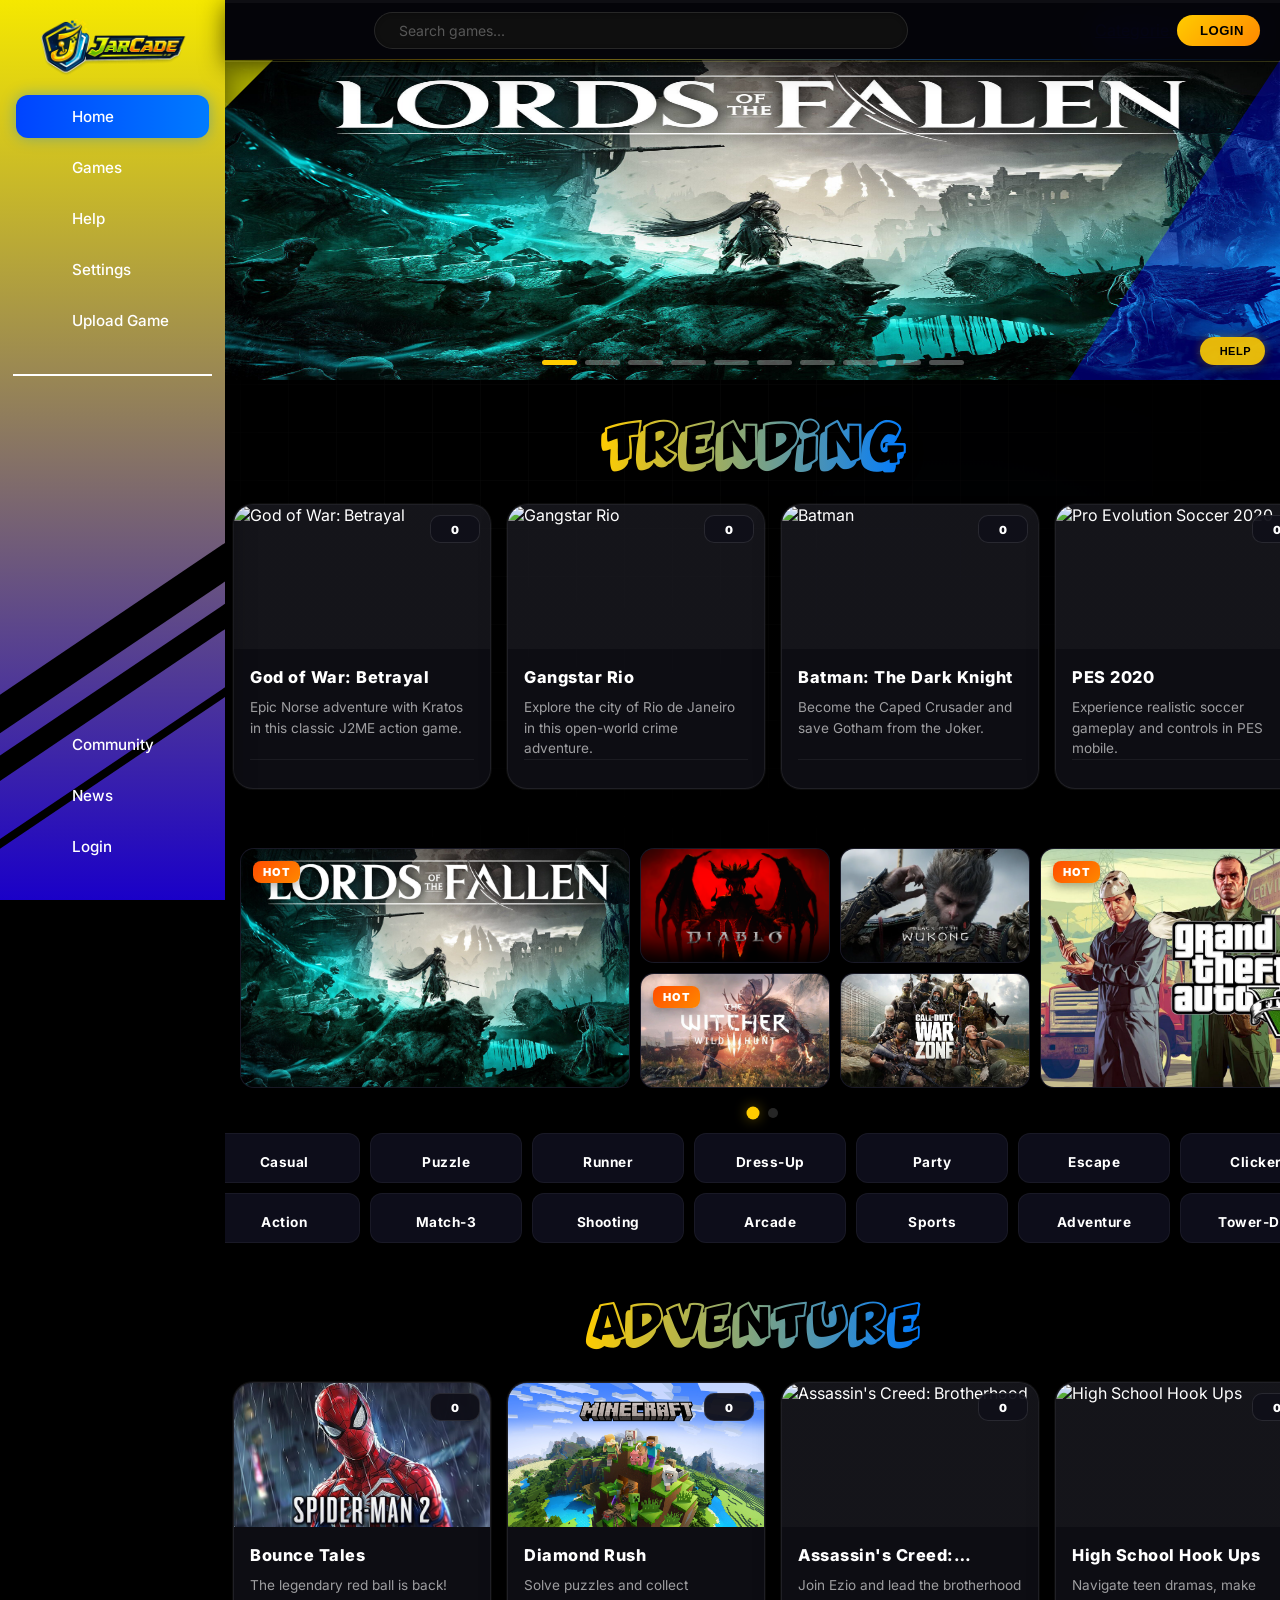
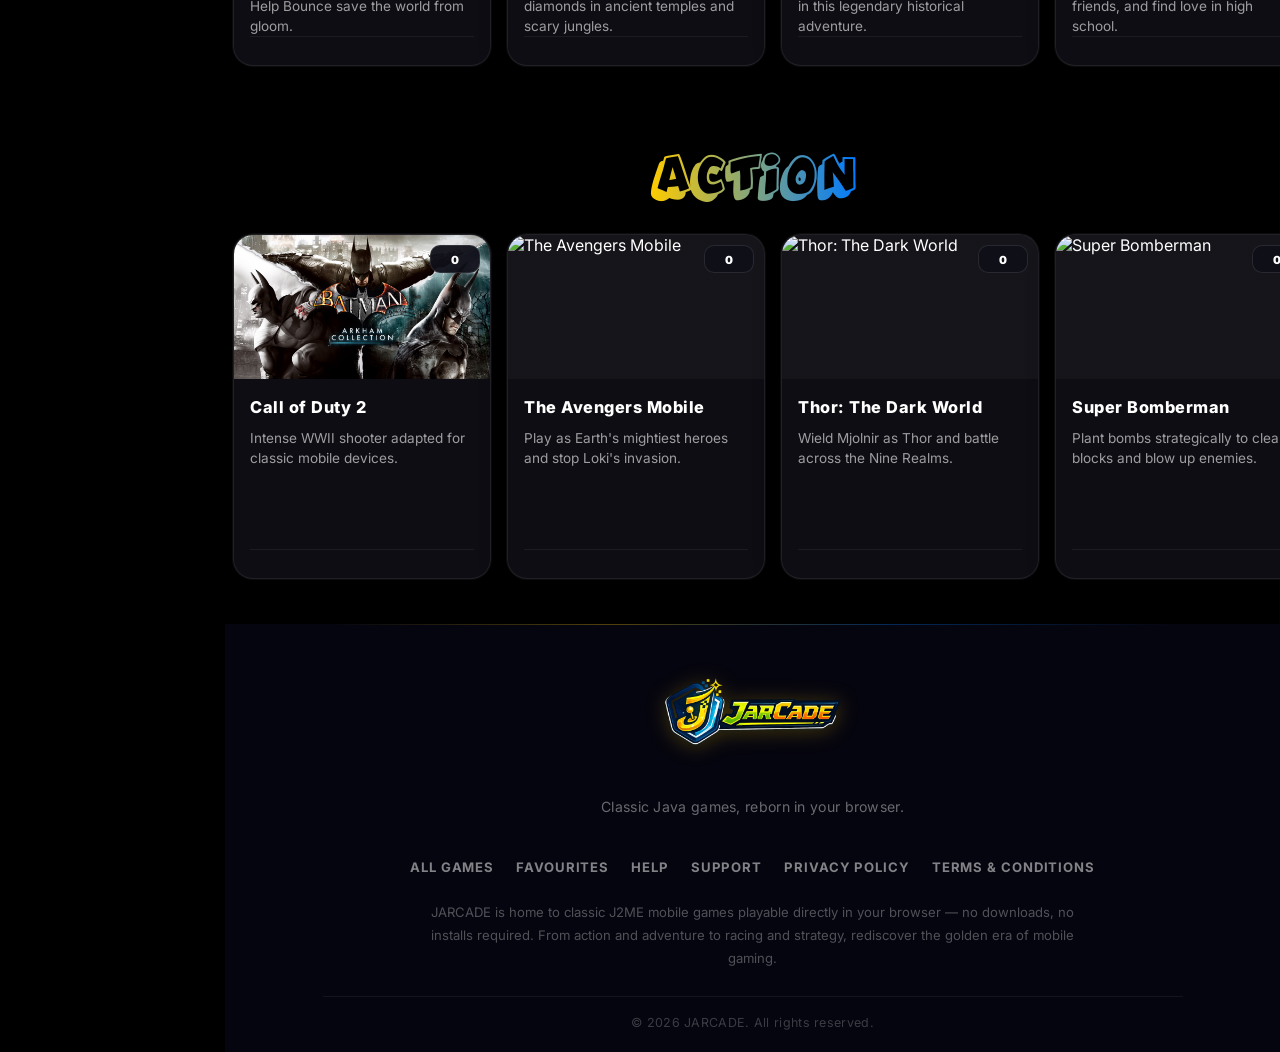
==== commit 4cdd13c8: "Add auth system, animations, and Render-ready API config Wire login/signup to JWT backend via auth.j" ====
--- a/index.html
+++ b/index.html
@@ -13,6 +13,9 @@
   <link rel="stylesheet" href="index.css">
   <link rel="stylesheet" href="ui-enhancements.css">
   <script src="slideshow.js" defer></script>
+  <script src="config.js"></script>
+  <script src="animations.js" defer></script>
+  <script src="auth.js" defer></script>
   <script src="main.js" defer></script>
 </head>
 
@@ -829,7 +832,7 @@
         <div class="game">
           <div class="game-img-div">
             <img loading="lazy" src="https://m.media-amazon.com/images/I/81xU+cQ65QL._AC_UF1000,1000_QL80_.jpg" alt="Mafia Driver: NY">
-            <div onclick="openChoiceModal('mafiadrive.jar', 'ParkingGameMidlet', 'size-240x320')" class="play-overlay">
+            <div onclick="openChoiceModal('xiii.jar', 'ParkingGameMidlet', 'size-240x320')" class="play-overlay">
               <i class="fa-solid fa-gamepad"></i>
             </div>
             <div class="card-rating" onclick="incrementVote(this); event.stopPropagation();">
@@ -842,7 +845,223 @@
             Test your precision driving and parking skills in the city.
             <div class="star">
               <div class="stars-group">
-                <i class="fa-solid fa-star" style="color: #ffcc00;"></i>
+                <i class="fa-The website currently feels too static and resembles a traditional HTML website. I want to transform it into a modern, premium gaming platform that feels alive, interactive, and constantly responsive to user actions.
+
+
+
+### Overall Goal
+
+
+
+Create a dynamic gaming experience with advanced animations, micro-interactions, visual effects, and smooth transitions throughout the entire site. Every interaction should feel intentional and polished.
+
+
+
+### Design Direction
+
+
+
+* Modern gaming platform aesthetic
+
+* Futuristic and premium
+
+* Smooth and performant
+
+* Responsive on all devices
+
+* Professional, not cluttered
+
+* Animations should enhance the experience, not distract from it
+
+
+
+### Global Animations
+
+
+
+* Smooth page transitions between pages
+
+* Animated loading states instead of static loading screens
+
+* Fade, slide, and scale transitions for content entering the viewport
+
+* Staggered animations when lists of games appear
+
+* Smooth reveal animations when scrolling
+
+
+
+### Navigation
+
+
+
+* Add premium hover effects to all navigation items
+
+* Active page indicators should animate smoothly
+
+* Navigation should feel responsive and alive
+
+* Add subtle glow and movement effects on hover
+
+* Mobile menu should have smooth open and close animations
+
+
+
+### Game Cards
+
+
+
+* Cards should animate into view when loaded
+
+* Add hover effects such as:
+
+
+
+  * Slight lift
+
+  * Depth and shadow changes
+
+  * Subtle 3D tilt
+
+  * Glow effects
+
+  * Animated borders
+
+* Cards should feel interactive and collectible
+
+
+
+### Buttons
+
+
+
+* Replace static buttons with premium gaming-style buttons
+
+* Add hover animations
+
+* Add click feedback animations
+
+* Add subtle neon energy effects
+
+* Buttons should feel responsive and satisfying to interact with
+
+
+
+### Background Effects
+
+
+
+* Add subtle ambient animations throughout the site
+
+* Use particles, moving gradients, floating elements, or other lightweight effects
+
+* Background should feel alive but not distract from content
+
+
+
+### Search Experience
+
+
+
+* Animated focus states
+
+* Smooth expansion and contraction
+
+* Dynamic suggestions appearance
+
+* Professional transitions
+
+
+
+### Forms
+
+
+
+* Inputs should have animated focus states
+
+* Smooth validation feedback
+
+* Interactive labels and placeholders
+
+* Premium gaming-themed styling
+
+
+
+### Categories
+
+
+
+* Smooth transitions when loading more games
+
+* Animated category headers
+
+* Dynamic section reveals
+
+* Stagger game card loading animations
+
+
+
+### Cursor Interactions
+
+
+
+* Custom gaming-themed cursor
+
+* Interactive hover states
+
+* Cursor reactions on clickable elements
+
+
+
+### Micro-Interactions
+
+
+
+Add subtle feedback for:
+
+
+
+* Hovering
+
+* Clicking
+
+* Loading
+
+* Uploading
+
+* Generating transfer codes
+
+* Switching tabs
+
+* Opening menus
+
+* Successful actions
+
+* Error states
+
+
+
+### Performance Requirements
+
+
+
+* Prioritize CSS transforms and opacity animations
+
+* Use GPU-accelerated animations
+
+* Avoid expensive effects that cause lag
+
+* Ensure smooth performance on desktop, tablet, and mobile devices
+
+* Reduce animation intensity automatically on lower-powered devices
+
+
+
+### Final Goal
+
+
+
+The website should feel closer to a modern gaming platform or launcher than a traditional website. Users should immediately notice that the site is alive, polished, and professionally designed through subtle motion, smooth interactions, and premium visual feedback throughout the entire experience.solid fa-star" style="color: #ffcc00;"></i>
                 <i class="fa-solid fa-star" style="color: #ffcc00;"></i>
                 <i class="fa-solid fa-star" style="color: #ffcc00;"></i>
                 <i class="fa-solid fa-star" style="color: #ffcc00;"></i>
--- a/ui-enhancements.css
+++ b/ui-enhancements.css
@@ -16,11 +16,9 @@
 @keyframes pageEntrance {
   from {
     opacity: 0;
-    transform: translateY(16px);
   }
   to {
     opacity: 1;
-    transform: translateY(0);
   }
 }
 
@@ -416,7 +414,9 @@
 }
 
 .game:hover:not(:has(.card-rating:hover)) {
-  animation: cardGlowPulse 1.8s ease-in-out infinite;
+  box-shadow:
+    0 20px 40px rgba(0, 0, 0, 0.4),
+    0 0 22px rgba(255, 204, 0, 0.22);
 }
 
 /* Click ripple on game cards */
@@ -593,7 +593,73 @@
 }
 
 /* =============================================
-   BACK TO TOP BUTTON — Enhanced
+   BACK TO TOP — fixed viewport corner
+   ============================================= */
+.back-to-top-btn {
+  position: fixed;
+  bottom: 24px;
+  right: 24px;
+  z-index: 1000;
+  width: 52px;
+  height: 52px;
+  border-radius: 50%;
+  padding: 0;
+  display: flex;
+  align-items: center;
+  justify-content: center;
+  font-size: 1.35rem;
+  background: rgba(18, 18, 18, 0.92);
+  border: 2px solid #ffcc00;
+  color: #ffcc00;
+  box-shadow: 0 4px 16px rgba(0, 0, 0, 0.6);
+  cursor: pointer;
+  opacity: 0;
+  visibility: hidden;
+  pointer-events: none;
+  transform: scale(0.8);
+  transition:
+    opacity 0.3s ease,
+    visibility 0.3s ease,
+    transform 0.3s cubic-bezier(0.175, 0.885, 0.32, 1.275),
+    background 0.22s ease,
+    color 0.22s ease,
+    border-color 0.22s ease;
+}
+
+.back-to-top-btn.visible {
+  opacity: 1;
+  visibility: visible;
+  pointer-events: auto;
+  transform: scale(1);
+}
+
+.back-to-top-btn:hover {
+  background: #ffcc00;
+  color: #000;
+  border-color: #ffcc00;
+  transform: scale(1.08);
+}
+
+.back-to-top-btn i {
+  font-size: 1em;
+}
+
+.back-to-top-btn .back-to-top-text {
+  display: none;
+}
+
+@media only screen and (max-width: 850px) {
+  .back-to-top-btn {
+    bottom: 20px;
+    right: 16px;
+    width: 48px;
+    height: 48px;
+    font-size: 1.2rem;
+  }
+}
+
+/* =============================================
+   BACK TO TOP BUTTON — Enhanced hover
    ============================================= */
 .back-to-top-btn:hover {
   box-shadow: 0 0 20px rgba(255, 204, 0, 0.4), 0 4px 16px rgba(0, 0, 0, 0.6) !important;
@@ -666,3 +732,204 @@
 .sc.active::before {
   display: none;
 }
+
+/* =============================================
+   LIVING SITE — ambient motion & scroll reveals
+   GPU-friendly: transform + opacity only
+   ============================================= */
+
+@media (prefers-reduced-motion: no-preference) {
+  body.motion-enabled::before {
+    content: '';
+    position: fixed;
+    inset: -10%;
+    z-index: 0;
+    pointer-events: none;
+    background:
+      radial-gradient(ellipse 70% 55% at 15% 18%, rgba(255, 204, 0, 0.11), transparent 58%),
+      radial-gradient(ellipse 65% 50% at 85% 72%, rgba(0, 123, 255, 0.13), transparent 55%),
+      radial-gradient(ellipse 45% 35% at 50% 100%, rgba(168, 85, 247, 0.07), transparent 50%);
+    animation: auroraDrift 22s ease-in-out infinite alternate;
+    will-change: transform;
+  }
+
+  body.motion-enabled::after {
+    content: '';
+    position: fixed;
+    inset: 0;
+    z-index: 0;
+    pointer-events: none;
+    opacity: 0.04;
+    background-image:
+      linear-gradient(rgba(255, 255, 255, 0.5) 1px, transparent 1px),
+      linear-gradient(90deg, rgba(255, 255, 255, 0.5) 1px, transparent 1px);
+    background-size: 48px 48px;
+    mask-image: radial-gradient(ellipse at center, black 20%, transparent 75%);
+  }
+
+  .container {
+    position: relative;
+    z-index: 1;
+  }
+
+  .scroll-progress {
+    z-index: 200;
+  }
+}
+
+@keyframes auroraDrift {
+  0%   { transform: translate3d(0, 0, 0) scale(1); }
+  100% { transform: translate3d(2%, -1.5%, 0) scale(1.04); }
+}
+
+/* Scroll progress */
+.scroll-progress {
+  position: fixed;
+  top: 0;
+  left: 225px;
+  right: 0;
+  height: 3px;
+  z-index: 200;
+  pointer-events: none;
+  background: rgba(255, 255, 255, 0.04);
+}
+
+.scroll-progress-bar {
+  height: 100%;
+  width: 100%;
+  transform-origin: left center;
+  transform: scaleX(0);
+  background: linear-gradient(90deg, #ffcc00, #007bff, #a855f7);
+  box-shadow: 0 0 12px rgba(255, 204, 0, 0.45);
+  transition: transform 0.12s linear;
+}
+
+@media only screen and (max-width: 850px) {
+  .scroll-progress {
+    left: 0;
+  }
+}
+
+/* Scroll reveal */
+.reveal-up {
+  opacity: 0;
+  transform: translate3d(0, 26px, 0);
+  transition:
+    opacity 0.55s cubic-bezier(0.22, 1, 0.36, 1),
+    transform 0.55s cubic-bezier(0.22, 1, 0.36, 1);
+  transition-delay: calc(var(--reveal-i, 0) * 55ms);
+}
+
+.reveal-up.is-visible {
+  opacity: 1;
+  transform: translate3d(0, 0, 0);
+}
+
+/* Section title shimmer */
+.type svg text,
+.games-type svg text {
+  animation: titleShimmer 4s ease-in-out infinite;
+}
+
+@keyframes titleShimmer {
+  0%, 100% { filter: drop-shadow(0 3px 6px rgba(0, 0, 0, 0.5)); }
+  50%      { filter: drop-shadow(0 4px 14px rgba(255, 204, 0, 0.35)); }
+}
+
+/* Hero parallax hook */
+.slideshow-container {
+  transform: translate3d(var(--hero-tilt-y, 0), var(--hero-tilt-x, 0), 0);
+  transition: transform 0.18s ease-out;
+  will-change: transform;
+}
+
+/* Category tiles — gentle idle float */
+.category-item {
+  animation: categoryFloat 4.5s ease-in-out infinite;
+  animation-delay: var(--float-delay, 0s);
+}
+
+@keyframes categoryFloat {
+  0%, 100% { transform: translateY(0); }
+  50%      { transform: translateY(-4px); }
+}
+
+.category-item:hover {
+  animation: none;
+}
+
+/* Placeholder game thumbs */
+.placeholder-thumb i {
+  animation: iconBob 3.2s ease-in-out infinite;
+}
+
+@keyframes iconBob {
+  0%, 100% { transform: translateY(0) scale(1); }
+  50%      { transform: translateY(-5px) scale(1.04); }
+}
+
+.catalog-card:hover .placeholder-thumb i {
+  animation: none;
+  transform: scale(1.15) rotate(-5deg);
+  color: rgba(255, 255, 255, 0.7);
+}
+
+/* Modal pop */
+.modal.modal-animated .modal-content {
+  animation: modalPop 0.42s cubic-bezier(0.34, 1.45, 0.64, 1) both;
+}
+
+@keyframes modalPop {
+  from { opacity: 0; transform: scale(0.92) translateY(18px); }
+  to   { opacity: 1; transform: scale(1) translateY(0); }
+}
+
+/* Vote star burst */
+.card-rating.star-burst i {
+  animation: starBurst 0.45s cubic-bezier(0.34, 1.56, 0.64, 1) both;
+}
+
+@keyframes starBurst {
+  0%   { transform: scale(1); }
+  40%  { transform: scale(1.45) rotate(-12deg); }
+  100% { transform: scale(1); }
+}
+
+/* Logo subtle glow pulse */
+.logo-img {
+  animation: logoGlow 5s ease-in-out infinite;
+}
+
+@keyframes logoGlow {
+  0%, 100% { filter: drop-shadow(0 0 0 transparent); }
+  50%      { filter: drop-shadow(0 0 10px rgba(255, 204, 0, 0.35)); }
+}
+
+/* Games page perf — skip rendering off-screen sections */
+.games-category-section {
+  content-visibility: auto;
+  contain-intrinsic-size: auto 480px;
+}
+
+/* Reduced motion overrides */
+@media (prefers-reduced-motion: reduce) {
+  .reveal-up {
+    opacity: 1;
+    transform: none;
+    transition: none;
+  }
+
+  body.motion-enabled::before,
+  body.motion-enabled::after,
+  .category-item,
+  .placeholder-thumb i,
+  .logo-img,
+  .type svg text,
+  .games-type svg text {
+    animation: none !important;
+  }
+
+  .slideshow-container {
+    transform: none !important;
+  }
+}
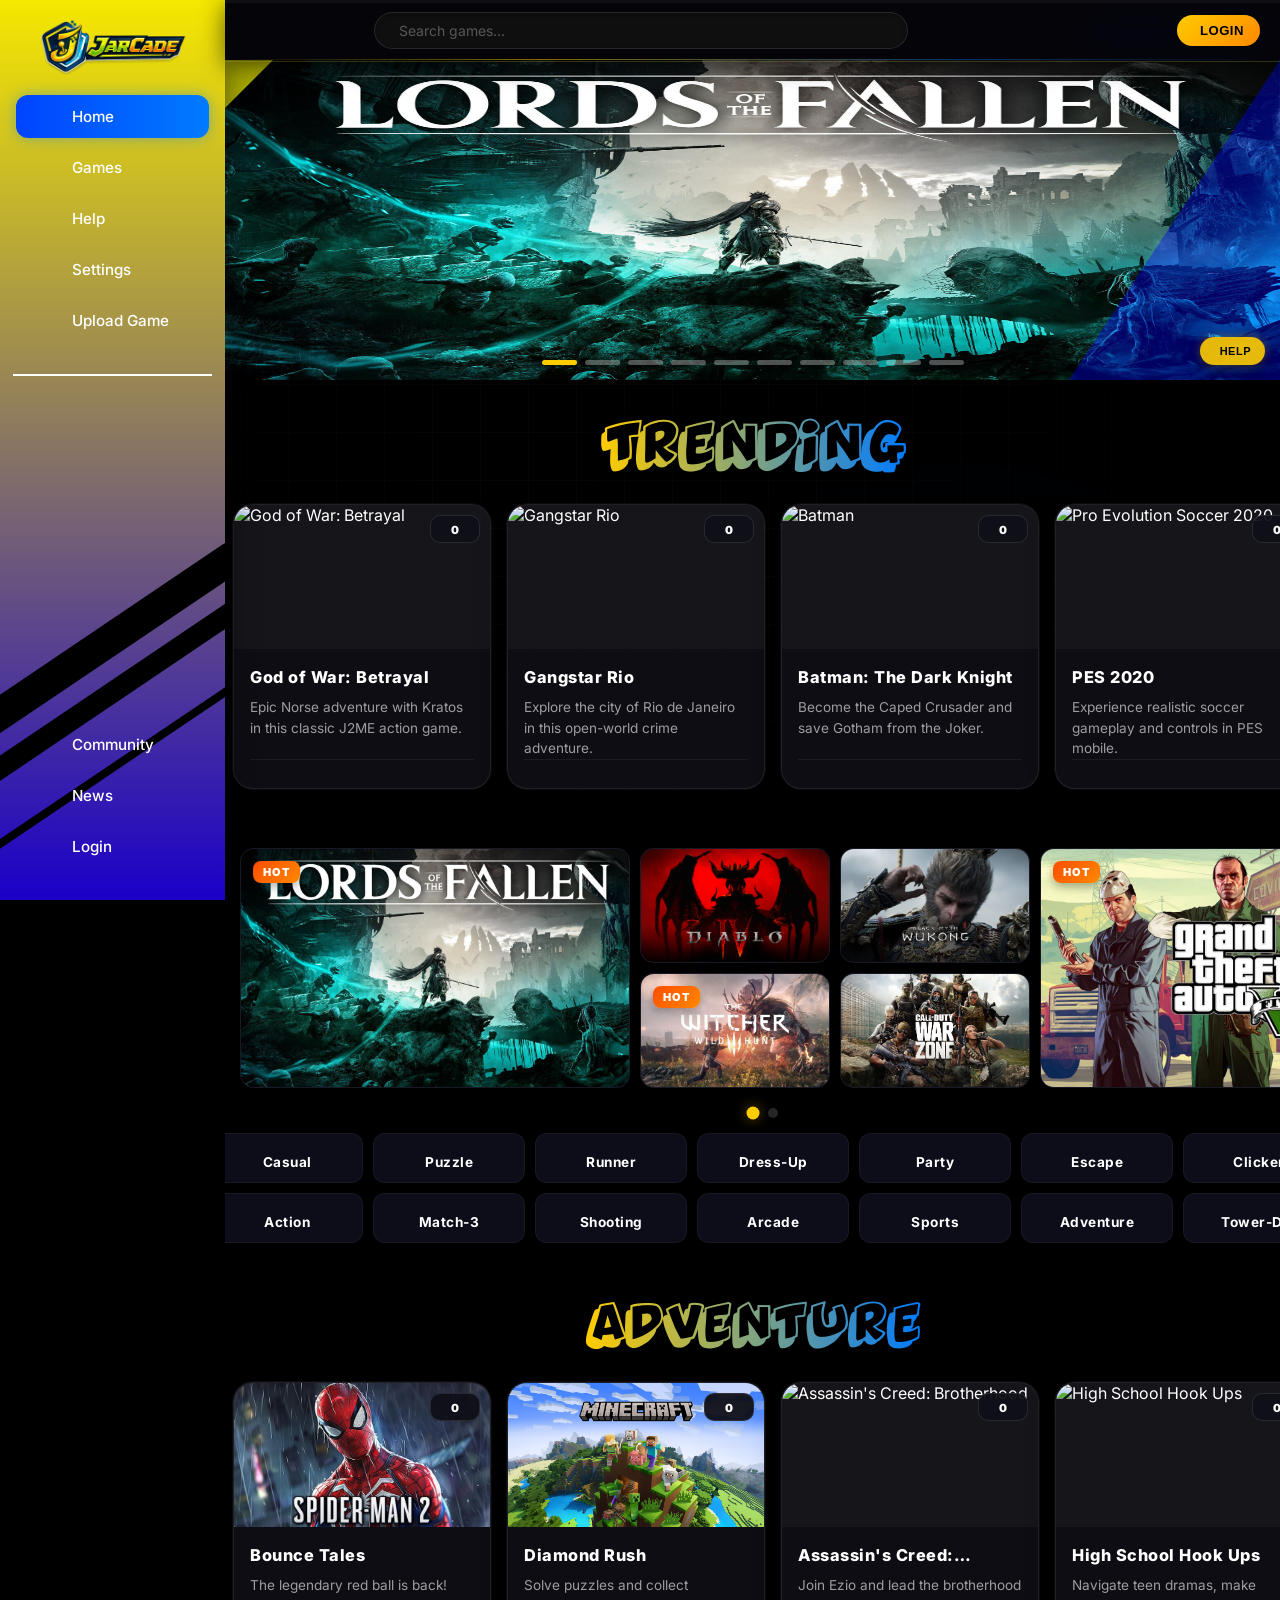
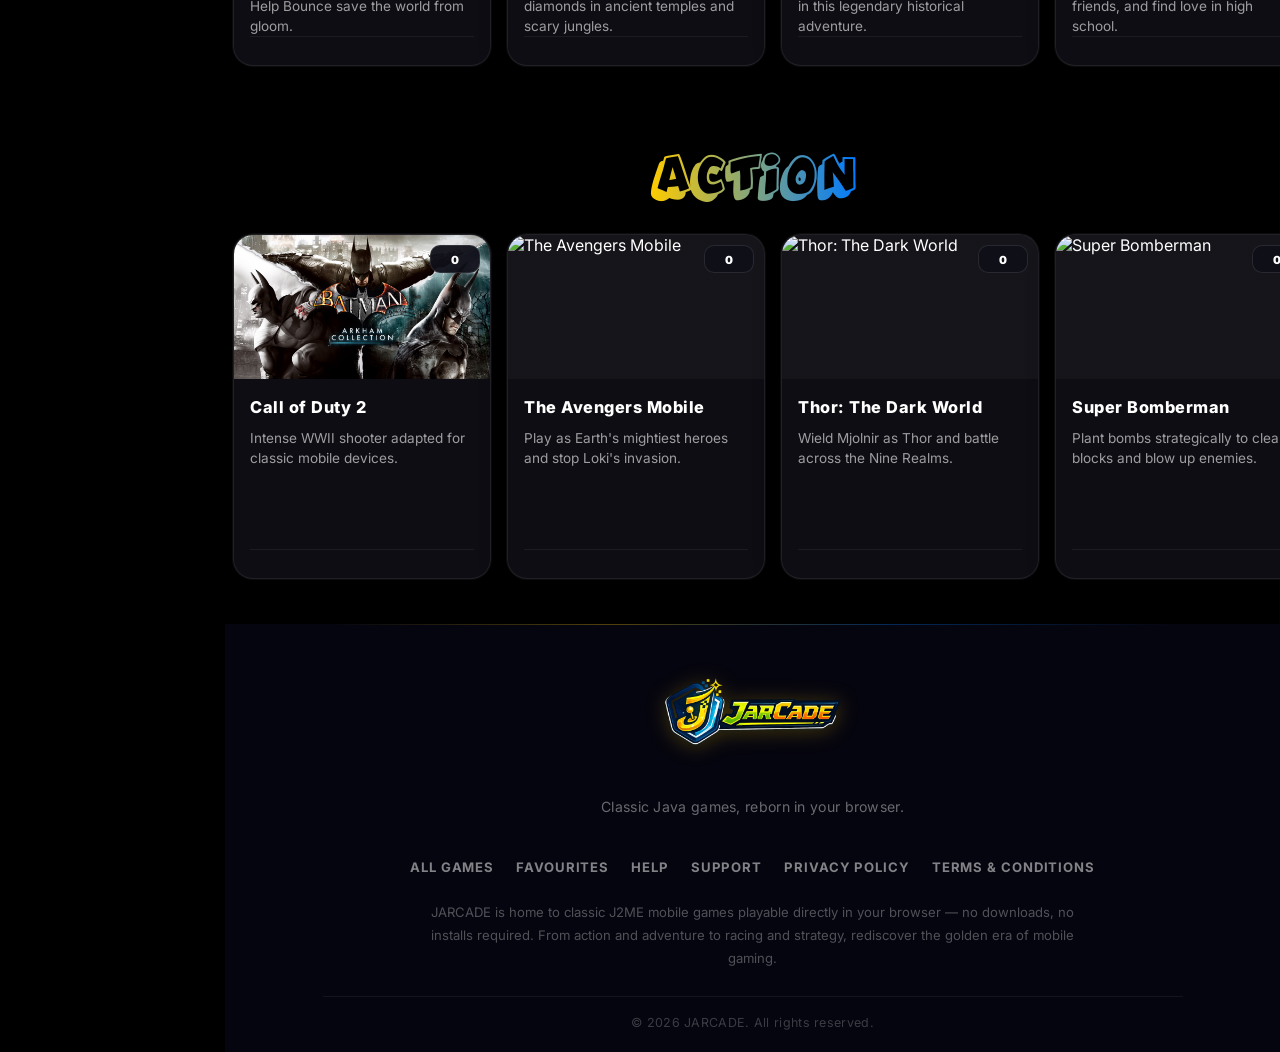
==== commit 86dc13af: "Modernize toasts and fix freeze when launching games. Replaces heavy ghost loader with a lightweight" ====
--- a/index.html
+++ b/index.html
@@ -14,6 +14,7 @@
   <link rel="stylesheet" href="ui-enhancements.css">
   <script src="slideshow.js" defer></script>
   <script src="config.js"></script>
+  <script src="notifications.js" defer></script>
   <script src="animations.js" defer></script>
   <script src="auth.js" defer></script>
   <script src="main.js" defer></script>
@@ -1277,47 +1278,10 @@
   </script>
 
 
-  <!-- Ghost Game Loader Overlay -->
-  <div id="game-loader-overlay">
-    <div id="ghost">
-      <div id="red">
-        <div id="pupil"></div>
-        <div id="pupil1"></div>
-        <div id="eye"></div>
-        <div id="eye1"></div>
-        <div id="top0"></div>
-        <div id="top1"></div>
-        <div id="top2"></div>
-        <div id="top3"></div>
-        <div id="top4"></div>
-        <div id="st0"></div>
-        <div id="st1"></div>
-        <div id="st2"></div>
-        <div id="st3"></div>
-        <div id="st4"></div>
-        <div id="st5"></div>
-        <div id="an1"></div>
-        <div id="an2"></div>
-        <div id="an3"></div>
-        <div id="an4"></div>
-        <div id="an5"></div>
-        <div id="an6"></div>
-        <div id="an7"></div>
-        <div id="an8"></div>
-        <div id="an9"></div>
-        <div id="an10"></div>
-        <div id="an11"></div>
-        <div id="an12"></div>
-        <div id="an13"></div>
-        <div id="an14"></div>
-        <div id="an15"></div>
-        <div id="an16"></div>
-        <div id="an17"></div>
-        <div id="an18"></div>
-      </div>
-      <div id="shadow"></div>
-    </div>
-    <span class="loader-label">Loading Game...</span>
+  <!-- Game loader overlay -->
+  <div id="game-loader-overlay" aria-hidden="true" aria-live="polite">
+    <div class="game-loader-ring" role="status" aria-label="Loading game"></div>
+    <span class="loader-label">Loading game…</span>
   </div>
 
 </body>
--- a/index.css
+++ b/index.css
@@ -50,185 +50,20 @@
   50% { opacity: 1; }
 }
 
-/* --- Ghost element from uiverse.io --- */
-#ghost {
-  position: relative;
-  scale: 0.8;
-}
-
-#red {
-  animation: upNDown infinite 0.5s;
-  position: relative;
-  width: 140px;
-  height: 140px;
-  display: grid;
-  grid-template-columns: repeat(14, 1fr);
-  grid-template-rows: repeat(14, 1fr);
-  grid-column-gap: 0px;
-  grid-row-gap: 0px;
-  grid-template-areas:
-    "a1  a2  a3  a4  a5  top0  top0  top0  top0  a10 a11 a12 a13 a14"
-    "b1  b2  b3  top1 top1 top1 top1 top1 top1 top1 top1 b12 b13 b14"
-    "c1 c2 top2 top2 top2 top2 top2 top2 top2 top2 top2 top2 c13 c14"
-    "d1 top3 top3 top3 top3 top3 top3 top3 top3 top3 top3 top3 top3 d14"
-    "e1 top3 top3 top3 top3 top3 top3 top3 top3 top3 top3 top3 top3 e14"
-    "f1 top3 top3 top3 top3 top3 top3 top3 top3 top3 top3 top3 top3 f14"
-    "top4 top4 top4 top4 top4 top4 top4 top4 top4 top4 top4 top4 top4 top4"
-    "top4 top4 top4 top4 top4 top4 top4 top4 top4 top4 top4 top4 top4 top4"
-    "top4 top4 top4 top4 top4 top4 top4 top4 top4 top4 top4 top4 top4 top4"
-    "top4 top4 top4 top4 top4 top4 top4 top4 top4 top4 top4 top4 top4 top4"
-    "top4 top4 top4 top4 top4 top4 top4 top4 top4 top4 top4 top4 top4 top4"
-    "top4 top4 top4 top4 top4 top4 top4 top4 top4 top4 top4 top4 top4 top4"
-    "st0 st0 an4 st1 an7 st2 an10 an10 st3 an13 st4 an16 st5 st5"
-    "an1 an2 an3 an5 an6 an8 an9 an9 an11 an12 an14 an15 an17 an18";
-}
-
-@keyframes upNDown {
-  0%, 49% { transform: translateY(0px); }
-  50%, 100% { transform: translateY(-10px); }
-}
-
-#top0, #top1, #top2, #top3, #top4,
-#st0, #st1, #st2, #st3, #st4, #st5 {
-  background-color: red;
-}
-
-#top0 { grid-area: top0; }
-#top1 { grid-area: top1; }
-#top2 { grid-area: top2; }
-#top3 { grid-area: top3; }
-#top4 { grid-area: top4; }
-#st0  { grid-area: st0; }
-#st1  { grid-area: st1; }
-#st2  { grid-area: st2; }
-#st3  { grid-area: st3; }
-#st4  { grid-area: st4; }
-#st5  { grid-area: st5; }
-
-#an1  { grid-area: an1;  animation: flicker0 infinite 0.5s; }
-#an18 { grid-area: an18; animation: flicker0 infinite 0.5s; }
-#an2  { grid-area: an2;  animation: flicker1 infinite 0.5s; }
-#an17 { grid-area: an17; animation: flicker1 infinite 0.5s; }
-#an3  { grid-area: an3;  animation: flicker1 infinite 0.5s; }
-#an16 { grid-area: an16; animation: flicker1 infinite 0.5s; }
-#an4  { grid-area: an4;  animation: flicker1 infinite 0.5s; }
-#an15 { grid-area: an15; animation: flicker1 infinite 0.5s; }
-#an6  { grid-area: an6;  animation: flicker0 infinite 0.5s; }
-#an12 { grid-area: an12; animation: flicker0 infinite 0.5s; }
-#an7  { grid-area: an7;  animation: flicker0 infinite 0.5s; }
-#an13 { grid-area: an13; animation: flicker0 infinite 0.5s; }
-#an9  { grid-area: an9;  animation: flicker1 infinite 0.5s; }
-#an10 { grid-area: an10; animation: flicker1 infinite 0.5s; }
-#an8  { grid-area: an8;  animation: flicker0 infinite 0.5s; }
-#an11 { grid-area: an11; animation: flicker0 infinite 0.5s; }
-#an5  { grid-area: an5; }
-#an14 { grid-area: an14; }
-
-@keyframes flicker0 {
-  0%, 49% { background-color: red; }
-  50%, 100% { background-color: transparent; }
-}
-
-@keyframes flicker1 {
-  0%, 49% { background-color: transparent; }
-  50%, 100% { background-color: red; }
-}
-
-#eye {
-  width: 40px;
-  height: 50px;
-  position: absolute;
-  top: 30px;
-  left: 10px;
-}
-#eye::before {
-  content: "";
-  background-color: white;
-  width: 20px;
-  height: 50px;
-  transform: translateX(10px);
-  display: block;
-  position: absolute;
-}
-#eye::after {
-  content: "";
-  background-color: white;
-  width: 40px;
-  height: 30px;
-  transform: translateY(10px);
-  display: block;
-  position: absolute;
-}
-
-#eye1 {
-  width: 40px;
-  height: 50px;
-  position: absolute;
-  top: 30px;
-  right: 30px;
-}
-#eye1::before {
-  content: "";
-  background-color: white;
-  width: 20px;
-  height: 50px;
-  transform: translateX(10px);
-  display: block;
-  position: absolute;
-}
-#eye1::after {
-  content: "";
-  background-color: white;
-  width: 40px;
-  height: 30px;
-  transform: translateY(10px);
-  display: block;
-  position: absolute;
-}
-
-#pupil {
-  width: 20px;
-  height: 20px;
-  background-color: blue;
-  position: absolute;
-  top: 50px;
-  left: 10px;
-  z-index: 1;
-  animation: eyesMovement infinite 3s;
-}
-
-#pupil1 {
-  width: 20px;
-  height: 20px;
-  background-color: blue;
-  position: absolute;
-  top: 50px;
-  right: 50px;
-  z-index: 1;
-  animation: eyesMovement infinite 3s;
-}
-
-@keyframes eyesMovement {
-  0%, 49% { transform: translateX(0px); }
-  50%, 99% { transform: translateX(10px); }
-  100% { transform: translateX(0px); }
-}
-
-#shadow {
-  background-color: black;
-  width: 140px;
-  height: 140px;
-  position: absolute;
+/* --- Lightweight game loader (GPU-friendly) --- */
+.game-loader-ring {
+  width: 56px;
+  height: 56px;
   border-radius: 50%;
-  transform: rotateX(80deg);
-  filter: blur(20px);
-  top: 80%;
-  animation: shadowMovement infinite 0.5s;
-}
-
-@keyframes shadowMovement {
-  0%, 49% { opacity: 0.5; }
-  50%, 100% { opacity: 0.2; }
+  border: 3px solid rgba(255, 255, 255, 0.12);
+  border-top-color: #ffcc00;
+  border-right-color: #007bff;
+  animation: gameLoaderSpin 0.75s linear infinite;
+  will-change: transform;
+}
+
+@keyframes gameLoaderSpin {
+  to { transform: rotate(360deg); }
 }
 
 body::before {
@@ -268,8 +103,7 @@
   left: 0;
   width: 100%;
   height: 100%;
-  background: rgba(0, 0, 0, 0.85);
-  backdrop-filter: blur(12px);
+  background: rgba(0, 0, 0, 0.92);
   z-index: 9999;
   justify-content: center;
   align-items: center;
@@ -765,7 +599,11 @@
   }
 }
 
-/* Notification Popup */
+/* Notification Popup — legacy hook (toasts use #toast-container) */
+#notification.notification {
+  display: none !important;
+}
+
 .notification {
   position: fixed;
   top: 20px;
--- a/ui-enhancements.css
+++ b/ui-enhancements.css
@@ -672,6 +672,13 @@
   overflow: hidden;
 }
 
+body.motion-paused::before,
+body.motion-paused::after,
+body.modal-open::before,
+body.modal-open::after {
+  animation-play-state: paused !important;
+}
+
 /* =============================================
    RESPONSIVE — Max-width for ultra-wide monitors
    ============================================= */
@@ -689,12 +696,169 @@
 }
 
 /* =============================================
-   NOTIFICATION — brand colour tweak
-   ============================================= */
-.notification {
-  background: linear-gradient(135deg, #1a1a2e, #007bff);
-  border: 1px solid rgba(0, 123, 255, 0.4);
-  box-shadow: 0 4px 20px rgba(0, 123, 255, 0.3);
+   TOAST NOTIFICATIONS — modern glass popups
+   ============================================= */
+.toast-container {
+  position: fixed;
+  top: 20px;
+  right: 20px;
+  z-index: 25000;
+  display: flex;
+  flex-direction: column;
+  gap: 12px;
+  width: min(380px, calc(100vw - 32px));
+  pointer-events: none;
+}
+
+.toast {
+  position: relative;
+  display: grid;
+  grid-template-columns: auto 1fr auto;
+  align-items: start;
+  gap: 12px;
+  padding: 14px 14px 18px;
+  border-radius: 16px;
+  background: rgba(12, 14, 24, 0.82);
+  border: 1px solid rgba(255, 255, 255, 0.1);
+  box-shadow:
+    0 16px 40px rgba(0, 0, 0, 0.45),
+    inset 0 1px 0 rgba(255, 255, 255, 0.06);
+  backdrop-filter: blur(14px);
+  -webkit-backdrop-filter: blur(14px);
+  color: #fff;
+  overflow: hidden;
+  pointer-events: auto;
+  animation: toastIn 0.42s cubic-bezier(0.22, 1, 0.36, 1) both;
+}
+
+.toast--leaving {
+  animation: toastOut 0.28s ease forwards;
+}
+
+.toast__glow {
+  position: absolute;
+  inset: 0;
+  opacity: 0.35;
+  pointer-events: none;
+}
+
+.toast--success .toast__glow {
+  background: radial-gradient(circle at 0% 0%, rgba(16, 185, 129, 0.35), transparent 55%);
+}
+
+.toast--error .toast__glow {
+  background: radial-gradient(circle at 0% 0%, rgba(239, 68, 68, 0.35), transparent 55%);
+}
+
+.toast--info .toast__glow {
+  background: radial-gradient(circle at 0% 0%, rgba(0, 123, 255, 0.35), transparent 55%);
+}
+
+.toast__icon {
+  width: 34px;
+  height: 34px;
+  border-radius: 10px;
+  display: grid;
+  place-items: center;
+  font-size: 1rem;
+  flex-shrink: 0;
+}
+
+.toast--success .toast__icon {
+  background: rgba(16, 185, 129, 0.15);
+  color: #34d399;
+}
+
+.toast--error .toast__icon {
+  background: rgba(239, 68, 68, 0.15);
+  color: #f87171;
+}
+
+.toast--info .toast__icon {
+  background: rgba(0, 123, 255, 0.15);
+  color: #60a5fa;
+}
+
+.toast__message {
+  margin: 6px 0 0;
+  font-size: 0.92rem;
+  font-weight: 600;
+  line-height: 1.45;
+  letter-spacing: 0.01em;
+}
+
+.toast__close {
+  border: none;
+  background: rgba(255, 255, 255, 0.06);
+  color: rgba(255, 255, 255, 0.55);
+  width: 28px;
+  height: 28px;
+  border-radius: 8px;
+  cursor: pointer;
+  display: grid;
+  place-items: center;
+  transition: background 0.2s ease, color 0.2s ease;
+}
+
+.toast__close:hover {
+  background: rgba(255, 255, 255, 0.12);
+  color: #fff;
+}
+
+.toast__progress {
+  position: absolute;
+  left: 0;
+  right: 0;
+  bottom: 0;
+  height: 3px;
+  transform-origin: left center;
+  animation: toastProgress 4s linear forwards;
+}
+
+.toast--success .toast__progress { background: linear-gradient(90deg, #10b981, #34d399); }
+.toast--error .toast__progress { background: linear-gradient(90deg, #ef4444, #f87171); }
+.toast--info .toast__progress { background: linear-gradient(90deg, #007bff, #60a5fa); }
+
+@keyframes toastIn {
+  from {
+    opacity: 0;
+    transform: translateX(24px) scale(0.96);
+  }
+  to {
+    opacity: 1;
+    transform: translateX(0) scale(1);
+  }
+}
+
+@keyframes toastOut {
+  to {
+    opacity: 0;
+    transform: translateX(16px) scale(0.96);
+  }
+}
+
+@keyframes toastProgress {
+  from { transform: scaleX(1); }
+  to { transform: scaleX(0); }
+}
+
+@media (max-width: 520px) {
+  .toast-container {
+    top: auto;
+    bottom: 20px;
+    right: 50%;
+    transform: translateX(50%);
+  }
+}
+
+@media (prefers-reduced-motion: reduce) {
+  .toast { animation: none; }
+  .toast__progress { animation: none; opacity: 0.5; }
+}
+
+/* Legacy notification element — hidden when toasts are active */
+#notification.notification {
+  display: none !important;
 }
 
 /* =============================================
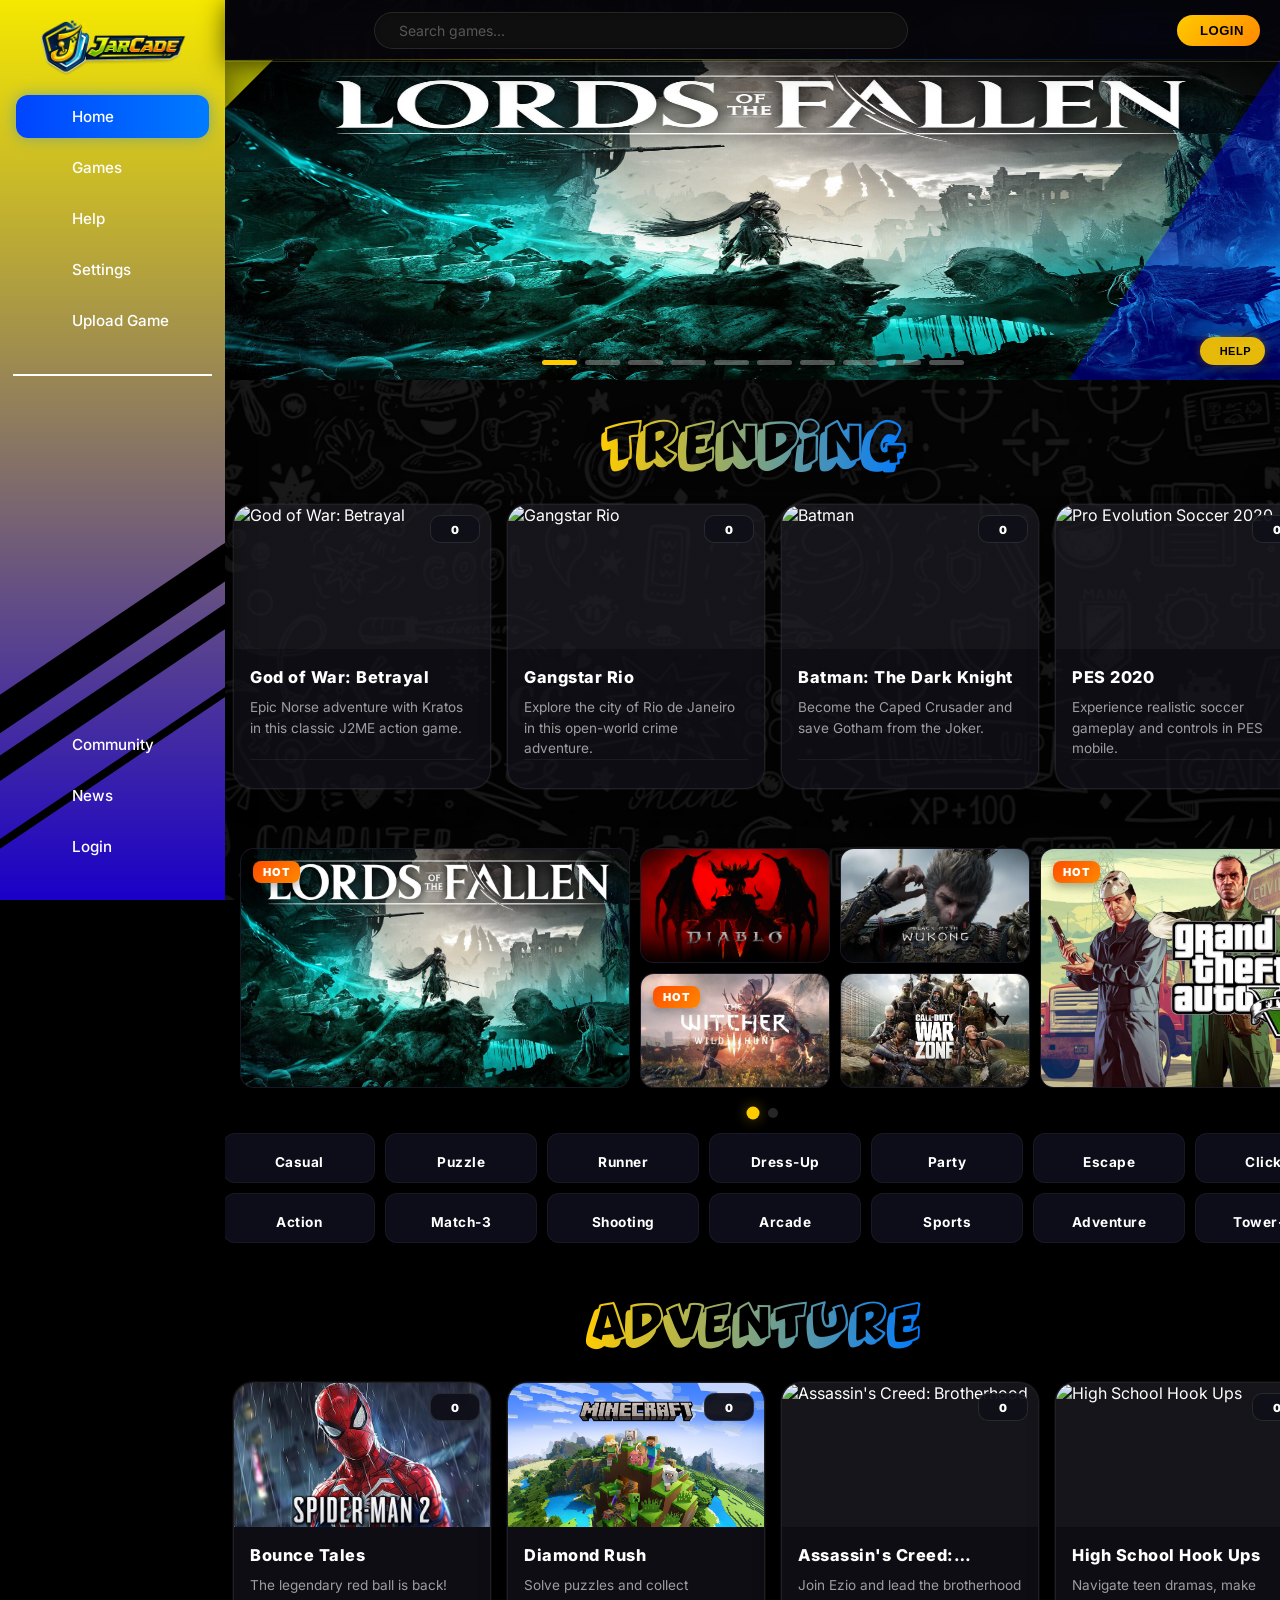
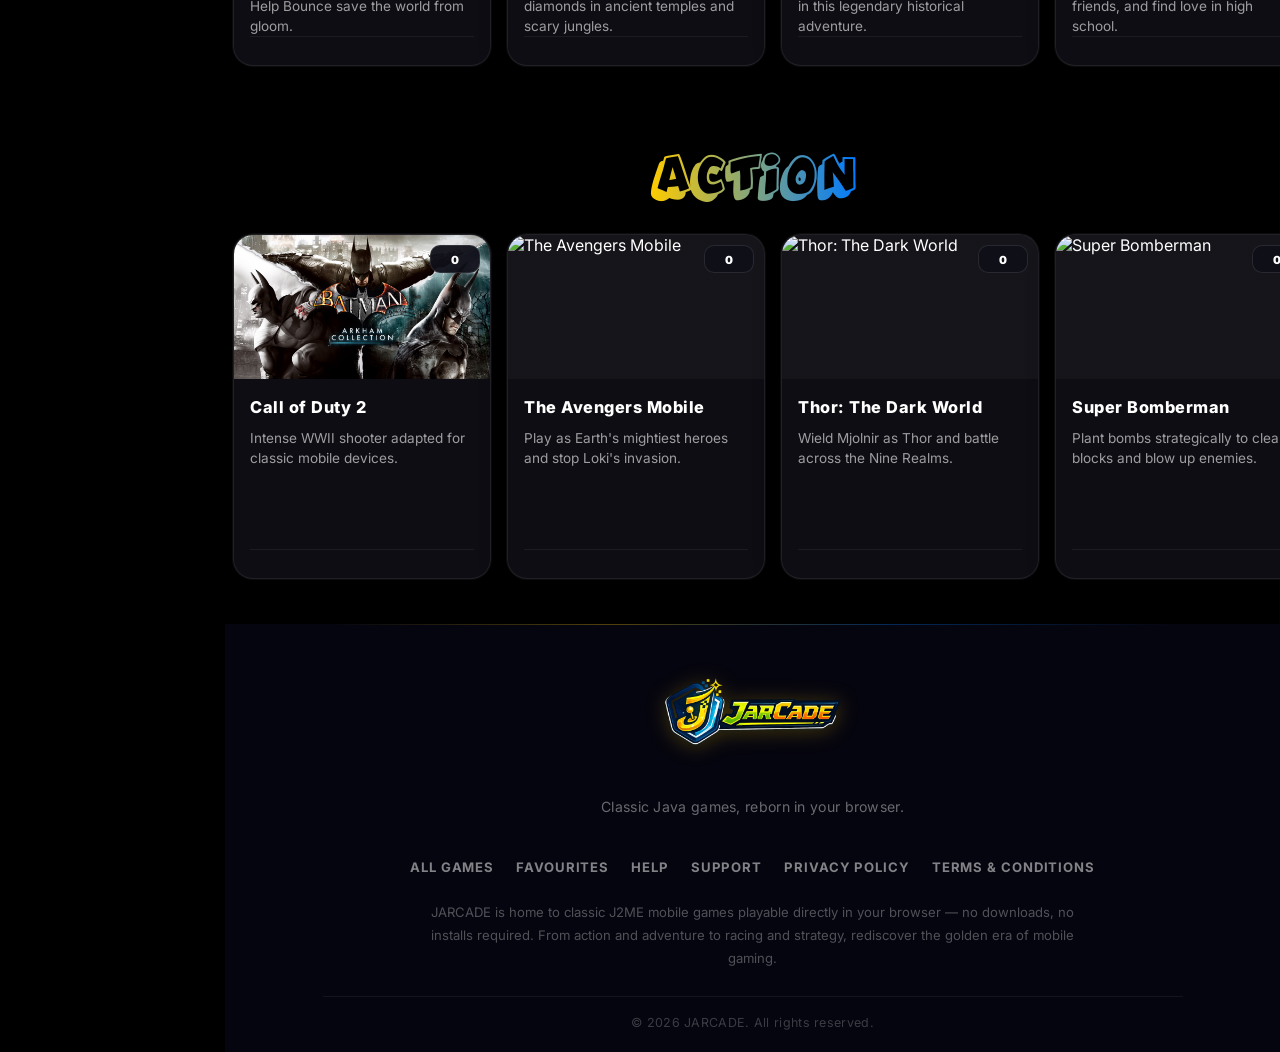
==== commit 99669858: "Add favourites header, logout confirm, password reset, and page loaders. Improves login spacing and " ====
--- a/index.html
+++ b/index.html
@@ -15,6 +15,7 @@
   <script src="slideshow.js" defer></script>
   <script src="config.js"></script>
   <script src="notifications.js" defer></script>
+  <script src="ui-shell.js" defer></script>
   <script src="animations.js" defer></script>
   <script src="auth.js" defer></script>
   <script src="main.js" defer></script>
@@ -65,8 +66,13 @@
         <span>Login</span>
       </button>
 
+      <!-- Favourites (shown when logged in) -->
+      <a href="favourite.html" class="header-fav-btn" id="headerFavBtn" aria-label="Favourites" title="Favourites" aria-hidden="true">
+        <i class="fa-solid fa-heart"></i>
+      </a>
+
       <!-- Avatar (shown when logged in) -->
-      <div class="header-avatar" id="headerAvatar" onclick="toggleLogin()" role="button" aria-label="Logout" tabindex="0" title="Click to logout">
+      <div class="header-avatar" id="headerAvatar" role="img" aria-label="Account" title="Account">
         <span>JA</span>
       </div>
     </div>
--- a/ui-enhancements.css
+++ b/ui-enhancements.css
@@ -318,8 +318,138 @@
 /* Login state toggling */
 body[data-logged-in="true"] .header-login-btn { display: none; }
 body[data-logged-in="true"] .header-avatar { display: flex; }
+body[data-logged-in="true"] .header-fav-btn { display: flex; }
 body:not([data-logged-in="true"]) .header-avatar { display: none; }
+body:not([data-logged-in="true"]) .header-fav-btn { display: none; }
 body:not([data-logged-in="true"]) .header-notif-btn { display: none; }
+
+.header-fav-btn {
+  display: none;
+  width: 36px;
+  height: 36px;
+  border-radius: 50%;
+  align-items: center;
+  justify-content: center;
+  background: rgba(255, 255, 255, 0.06);
+  border: 2px solid rgba(255, 77, 109, 0.45);
+  color: #ff4d6d;
+  text-decoration: none;
+  transition: transform 0.2s ease, box-shadow 0.2s ease, background 0.2s ease;
+}
+
+.header-fav-btn:hover {
+  transform: scale(1.08);
+  background: rgba(255, 77, 109, 0.12);
+  box-shadow: 0 0 0 3px rgba(255, 77, 109, 0.18);
+}
+
+.header-fav-btn i {
+  font-size: 0.95rem;
+}
+
+/* Page transition loader */
+.page-transition-overlay {
+  position: fixed;
+  inset: 0;
+  z-index: 30000;
+  background: rgba(0, 0, 0, 0.72);
+  display: flex;
+  flex-direction: column;
+  align-items: center;
+  justify-content: center;
+  gap: 16px;
+  opacity: 0;
+  pointer-events: none;
+  transition: opacity 0.2s ease;
+}
+
+.page-transition-overlay.active {
+  opacity: 1;
+  pointer-events: all;
+}
+
+.page-transition-ring {
+  width: 44px;
+  height: 44px;
+  border-radius: 50%;
+  border: 3px solid rgba(255, 255, 255, 0.12);
+  border-top-color: #ffcc00;
+  border-right-color: #007bff;
+  animation: gameLoaderSpin 0.75s linear infinite;
+}
+
+.page-transition-label {
+  font-size: 0.82rem;
+  letter-spacing: 0.12em;
+  text-transform: uppercase;
+  color: rgba(255, 255, 255, 0.55);
+}
+
+/* Confirm modal */
+.confirm-modal {
+  position: fixed;
+  inset: 0;
+  z-index: 28000;
+  display: none;
+  align-items: center;
+  justify-content: center;
+  padding: 20px;
+}
+
+.confirm-modal.show {
+  display: flex;
+}
+
+.confirm-modal__backdrop {
+  position: absolute;
+  inset: 0;
+  background: rgba(0, 0, 0, 0.72);
+}
+
+.confirm-modal__panel {
+  position: relative;
+  width: min(420px, 100%);
+  background: linear-gradient(145deg, rgba(24, 24, 36, 0.98), rgba(10, 10, 18, 0.99));
+  border: 1px solid rgba(255, 255, 255, 0.1);
+  border-radius: 18px;
+  padding: 24px;
+  box-shadow: 0 24px 60px rgba(0, 0, 0, 0.55);
+}
+
+.confirm-modal__title {
+  margin: 0 0 10px;
+  font-size: 1.2rem;
+}
+
+.confirm-modal__message {
+  margin: 0 0 20px;
+  color: rgba(255, 255, 255, 0.68);
+  line-height: 1.5;
+}
+
+.confirm-modal__actions {
+  display: flex;
+  justify-content: flex-end;
+  gap: 10px;
+}
+
+.confirm-modal__btn {
+  border: none;
+  border-radius: 10px;
+  padding: 10px 16px;
+  font-weight: 700;
+  cursor: pointer;
+}
+
+.confirm-modal__btn--ghost {
+  background: rgba(255, 255, 255, 0.08);
+  color: #fff;
+}
+
+.confirm-modal__btn--danger {
+  background: linear-gradient(135deg, #ef4444, #dc2626);
+  color: #fff;
+}
 
 /* ---- Sidebar Login Link ---- */
 .sidebar-login-btn {
@@ -723,8 +853,8 @@
   box-shadow:
     0 16px 40px rgba(0, 0, 0, 0.45),
     inset 0 1px 0 rgba(255, 255, 255, 0.06);
-  backdrop-filter: blur(14px);
-  -webkit-backdrop-filter: blur(14px);
+  backdrop-filter: none;
+  -webkit-backdrop-filter: none;
   color: #fff;
   overflow: hidden;
   pointer-events: auto;
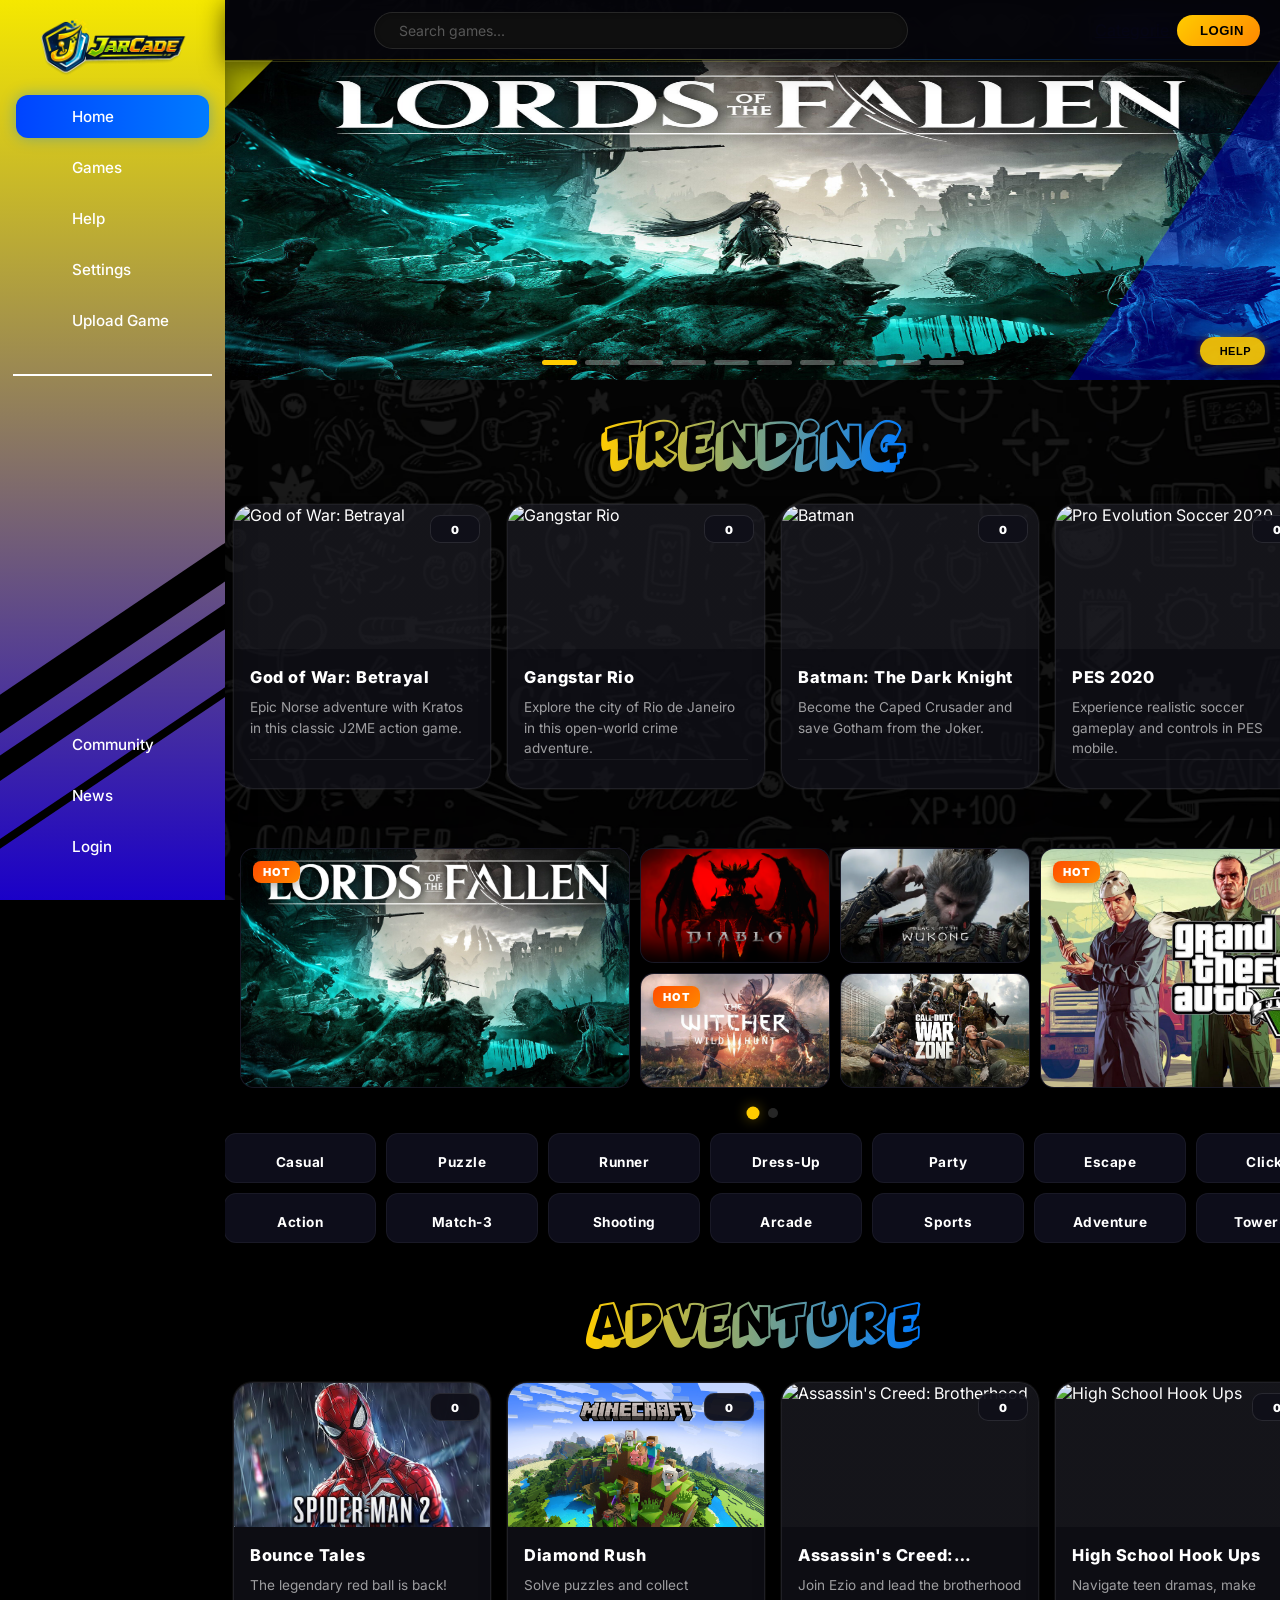
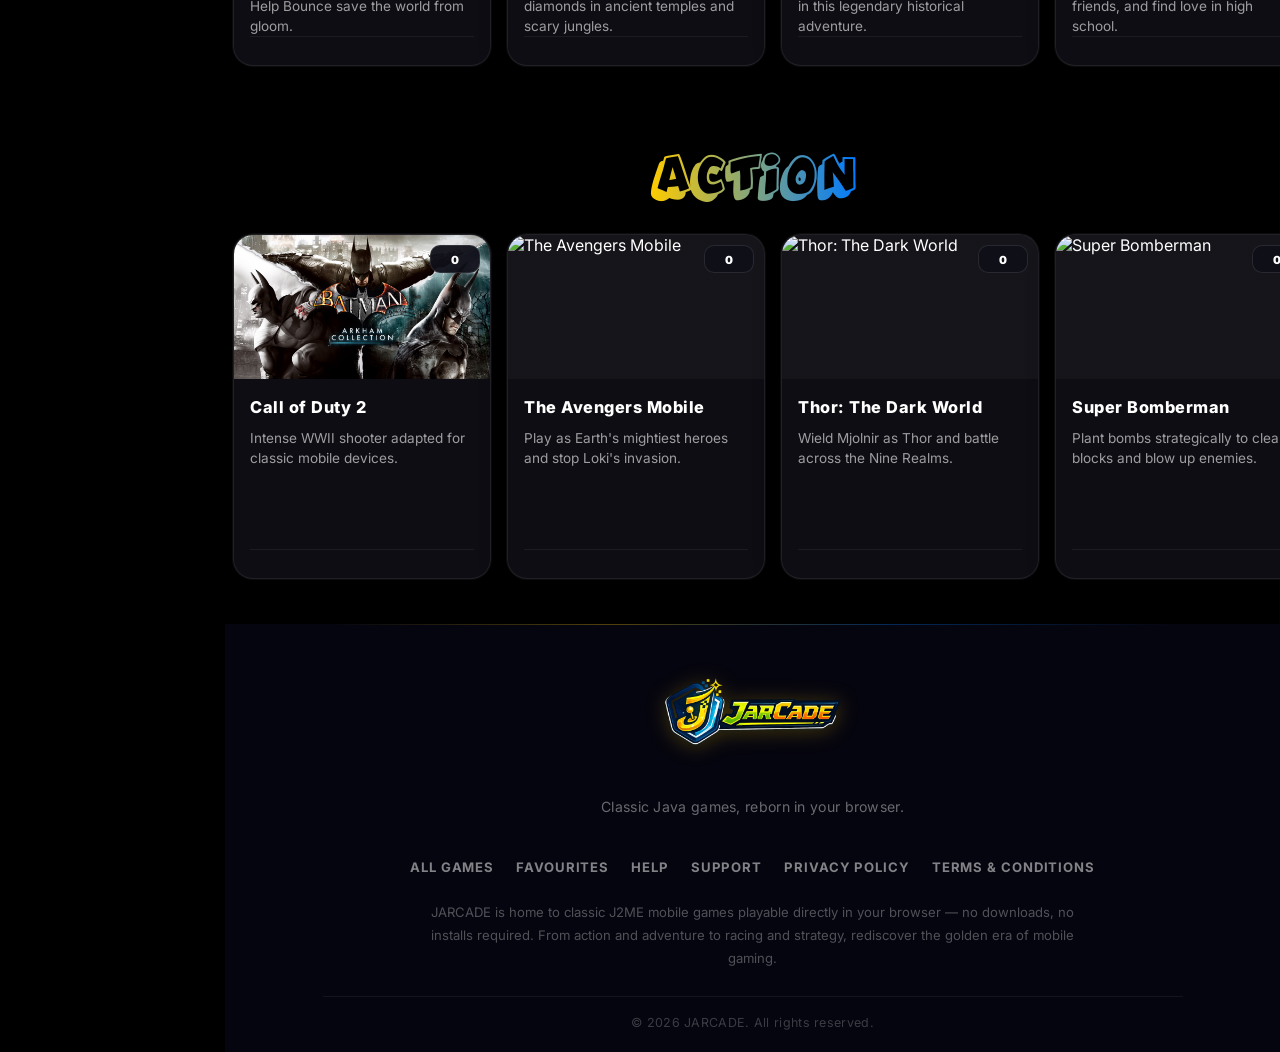
==== commit acb9e9a1: "Restore login page and fix card sizing; add ghost loader. Revert login to the original layout, lock " ====
--- a/index.html
+++ b/index.html
@@ -11,10 +11,12 @@
   <link rel="preconnect" href="https://fonts.gstatic.com" crossorigin>
   <link href="https://fonts.googleapis.com/css2?family=Inter:wght@300;400;500;600;700;800;900&family=Montserrat:wght@400;500;600;700;800;900&family=Orbitron:wght@400;700;900&display=swap" rel="stylesheet">
   <link rel="stylesheet" href="index.css">
+  <link rel="stylesheet" href="ghost-loader.css">
   <link rel="stylesheet" href="ui-enhancements.css">
   <script src="slideshow.js" defer></script>
   <script src="config.js"></script>
   <script src="notifications.js" defer></script>
+  <script src="ghost-loader.js" defer></script>
   <script src="ui-shell.js" defer></script>
   <script src="animations.js" defer></script>
   <script src="auth.js" defer></script>
@@ -1285,10 +1287,7 @@
 
 
   <!-- Game loader overlay -->
-  <div id="game-loader-overlay" aria-hidden="true" aria-live="polite">
-    <div class="game-loader-ring" role="status" aria-label="Loading game"></div>
-    <span class="loader-label">Loading game…</span>
-  </div>
+  <div id="game-loader-overlay" data-jarcade-ghost-loader data-label="Loading game…" aria-hidden="true" aria-live="polite"></div>
 
 </body>
 </html>
--- a/index.css
+++ b/index.css
@@ -34,36 +34,6 @@
 #game-loader-overlay.active {
   opacity: 1;
   pointer-events: all;
-}
-
-#game-loader-overlay .loader-label {
-  font-family: 'Dynamix', Arial, sans-serif;
-  font-size: 1.1rem;
-  letter-spacing: 3px;
-  color: rgba(255, 255, 255, 0.5);
-  text-transform: uppercase;
-  animation: loaderPulse 1.2s ease-in-out infinite;
-}
-
-@keyframes loaderPulse {
-  0%, 100% { opacity: 0.5; }
-  50% { opacity: 1; }
-}
-
-/* --- Lightweight game loader (GPU-friendly) --- */
-.game-loader-ring {
-  width: 56px;
-  height: 56px;
-  border-radius: 50%;
-  border: 3px solid rgba(255, 255, 255, 0.12);
-  border-top-color: #ffcc00;
-  border-right-color: #007bff;
-  animation: gameLoaderSpin 0.75s linear infinite;
-  will-change: transform;
-}
-
-@keyframes gameLoaderSpin {
-  to { transform: rotate(360deg); }
 }
 
 body::before {
--- a/ghost-loader.css
+++ b/ghost-loader.css
@@ -0,0 +1,219 @@
+/* JARCADE — pixel ghost loader (uiverse.io style) */
+
+.jarcade-ghost {
+  position: relative;
+  scale: 0.8;
+}
+
+.jarcade-ghost-body {
+  animation: jarcadeGhostUpNDown infinite 0.5s;
+  position: relative;
+  width: 140px;
+  height: 140px;
+  display: grid;
+  grid-template-columns: repeat(14, 1fr);
+  grid-template-rows: repeat(14, 1fr);
+  grid-column-gap: 0;
+  grid-row-gap: 0;
+  grid-template-areas:
+    "a1  a2  a3  a4  a5  top0  top0  top0  top0  a10 a11 a12 a13 a14"
+    "b1  b2  b3  top1 top1 top1 top1 top1 top1 top1 top1 b12 b13 b14"
+    "c1 c2 top2 top2 top2 top2 top2 top2 top2 top2 top2 top2 c13 c14"
+    "d1 top3 top3 top3 top3 top3 top3 top3 top3 top3 top3 top3 top3 d14"
+    "e1 top3 top3 top3 top3 top3 top3 top3 top3 top3 top3 top3 top3 e14"
+    "f1 top3 top3 top3 top3 top3 top3 top3 top3 top3 top3 top3 top3 f14"
+    "top4 top4 top4 top4 top4 top4 top4 top4 top4 top4 top4 top4 top4 top4"
+    "top4 top4 top4 top4 top4 top4 top4 top4 top4 top4 top4 top4 top4 top4"
+    "top4 top4 top4 top4 top4 top4 top4 top4 top4 top4 top4 top4 top4 top4"
+    "top4 top4 top4 top4 top4 top4 top4 top4 top4 top4 top4 top4 top4 top4"
+    "top4 top4 top4 top4 top4 top4 top4 top4 top4 top4 top4 top4 top4 top4"
+    "top4 top4 top4 top4 top4 top4 top4 top4 top4 top4 top4 top4 top4 top4"
+    "st0 st0 an4 st1 an7 st2 an10 an10 st3 an13 st4 an16 st5 st5"
+    "an1 an2 an3 an5 an6 an8 an9 an9 an11 an12 an14 an15 an17 an18";
+}
+
+@keyframes jarcadeGhostUpNDown {
+  0%, 49% { transform: translateY(0); }
+  50%, 100% { transform: translateY(-10px); }
+}
+
+.jarcade-ghost-body .g-top0,
+.jarcade-ghost-body .g-top1,
+.jarcade-ghost-body .g-top2,
+.jarcade-ghost-body .g-top3,
+.jarcade-ghost-body .g-top4,
+.jarcade-ghost-body .g-st0,
+.jarcade-ghost-body .g-st1,
+.jarcade-ghost-body .g-st2,
+.jarcade-ghost-body .g-st3,
+.jarcade-ghost-body .g-st4,
+.jarcade-ghost-body .g-st5 {
+  background-color: red;
+}
+
+.jarcade-ghost-body .g-top0 { grid-area: top0; }
+.jarcade-ghost-body .g-top1 { grid-area: top1; }
+.jarcade-ghost-body .g-top2 { grid-area: top2; }
+.jarcade-ghost-body .g-top3 { grid-area: top3; }
+.jarcade-ghost-body .g-top4 { grid-area: top4; }
+.jarcade-ghost-body .g-st0 { grid-area: st0; }
+.jarcade-ghost-body .g-st1 { grid-area: st1; }
+.jarcade-ghost-body .g-st2 { grid-area: st2; }
+.jarcade-ghost-body .g-st3 { grid-area: st3; }
+.jarcade-ghost-body .g-st4 { grid-area: st4; }
+.jarcade-ghost-body .g-st5 { grid-area: st5; }
+
+.jarcade-ghost-body .g-an1 { grid-area: an1; animation: jarcadeGhostFlicker0 infinite 0.5s; }
+.jarcade-ghost-body .g-an18 { grid-area: an18; animation: jarcadeGhostFlicker0 infinite 0.5s; }
+.jarcade-ghost-body .g-an2 { grid-area: an2; animation: jarcadeGhostFlicker1 infinite 0.5s; }
+.jarcade-ghost-body .g-an17 { grid-area: an17; animation: jarcadeGhostFlicker1 infinite 0.5s; }
+.jarcade-ghost-body .g-an3 { grid-area: an3; animation: jarcadeGhostFlicker1 infinite 0.5s; }
+.jarcade-ghost-body .g-an16 { grid-area: an16; animation: jarcadeGhostFlicker1 infinite 0.5s; }
+.jarcade-ghost-body .g-an4 { grid-area: an4; animation: jarcadeGhostFlicker1 infinite 0.5s; }
+.jarcade-ghost-body .g-an15 { grid-area: an15; animation: jarcadeGhostFlicker1 infinite 0.5s; }
+.jarcade-ghost-body .g-an6 { grid-area: an6; animation: jarcadeGhostFlicker0 infinite 0.5s; }
+.jarcade-ghost-body .g-an12 { grid-area: an12; animation: jarcadeGhostFlicker0 infinite 0.5s; }
+.jarcade-ghost-body .g-an7 { grid-area: an7; animation: jarcadeGhostFlicker0 infinite 0.5s; }
+.jarcade-ghost-body .g-an13 { grid-area: an13; animation: jarcadeGhostFlicker0 infinite 0.5s; }
+.jarcade-ghost-body .g-an9 { grid-area: an9; animation: jarcadeGhostFlicker1 infinite 0.5s; }
+.jarcade-ghost-body .g-an10 { grid-area: an10; animation: jarcadeGhostFlicker1 infinite 0.5s; }
+.jarcade-ghost-body .g-an8 { grid-area: an8; animation: jarcadeGhostFlicker0 infinite 0.5s; }
+.jarcade-ghost-body .g-an11 { grid-area: an11; animation: jarcadeGhostFlicker0 infinite 0.5s; }
+
+@keyframes jarcadeGhostFlicker0 {
+  0%, 49% { background-color: red; }
+  50%, 100% { background-color: transparent; }
+}
+
+@keyframes jarcadeGhostFlicker1 {
+  0%, 49% { background-color: transparent; }
+  50%, 100% { background-color: red; }
+}
+
+.jarcade-ghost-body .g-eye {
+  width: 40px;
+  height: 50px;
+  position: absolute;
+  top: 30px;
+  left: 10px;
+}
+
+.jarcade-ghost-body .g-eye::before {
+  content: "";
+  background-color: white;
+  width: 20px;
+  height: 50px;
+  transform: translateX(10px);
+  display: block;
+  position: absolute;
+}
+
+.jarcade-ghost-body .g-eye::after {
+  content: "";
+  background-color: white;
+  width: 40px;
+  height: 30px;
+  transform: translateY(10px);
+  display: block;
+  position: absolute;
+}
+
+.jarcade-ghost-body .g-eye1 {
+  width: 40px;
+  height: 50px;
+  position: absolute;
+  top: 30px;
+  right: 30px;
+}
+
+.jarcade-ghost-body .g-eye1::before {
+  content: "";
+  background-color: white;
+  width: 20px;
+  height: 50px;
+  transform: translateX(10px);
+  display: block;
+  position: absolute;
+}
+
+.jarcade-ghost-body .g-eye1::after {
+  content: "";
+  background-color: white;
+  width: 40px;
+  height: 30px;
+  transform: translateY(10px);
+  display: block;
+  position: absolute;
+}
+
+.jarcade-ghost-body .g-pupil {
+  width: 20px;
+  height: 20px;
+  background-color: blue;
+  position: absolute;
+  top: 50px;
+  left: 10px;
+  z-index: 1;
+  animation: jarcadeGhostEyesMovement infinite 3s;
+}
+
+.jarcade-ghost-body .g-pupil1 {
+  width: 20px;
+  height: 20px;
+  background-color: blue;
+  position: absolute;
+  top: 50px;
+  right: 50px;
+  z-index: 1;
+  animation: jarcadeGhostEyesMovement infinite 3s;
+}
+
+@keyframes jarcadeGhostEyesMovement {
+  0%, 49% { transform: translateX(0); }
+  50%, 99% { transform: translateX(10px); }
+  100% { transform: translateX(0); }
+}
+
+.jarcade-ghost-shadow {
+  background-color: black;
+  width: 140px;
+  height: 140px;
+  position: absolute;
+  border-radius: 50%;
+  transform: rotateX(80deg);
+  filter: blur(20px);
+  top: 80%;
+  animation: jarcadeGhostShadowMovement infinite 0.5s;
+}
+
+@keyframes jarcadeGhostShadowMovement {
+  0%, 49% { opacity: 0.5; }
+  50%, 100% { opacity: 0.2; }
+}
+
+.jarcade-loader-label,
+.loader-label {
+  font-family: 'Dynamix', 'Orbitron', Arial, sans-serif;
+  font-size: 1.1rem;
+  letter-spacing: 3px;
+  color: rgba(255, 255, 255, 0.5);
+  text-transform: uppercase;
+  animation: jarcadeLoaderPulse 1.2s ease-in-out infinite;
+}
+
+@keyframes jarcadeLoaderPulse {
+  0%, 100% { opacity: 0.5; }
+  50% { opacity: 1; }
+}
+
+@media (prefers-reduced-motion: reduce) {
+  .jarcade-ghost-body,
+  .jarcade-ghost-body [class^="g-an"],
+  .jarcade-ghost-body .g-pupil,
+  .jarcade-ghost-body .g-pupil1,
+  .jarcade-ghost-shadow,
+  .jarcade-loader-label,
+  .loader-label {
+    animation: none !important;
+  }
+}
--- a/ui-enhancements.css
+++ b/ui-enhancements.css
@@ -352,12 +352,12 @@
   position: fixed;
   inset: 0;
   z-index: 30000;
-  background: rgba(0, 0, 0, 0.72);
+  background: rgba(0, 0, 0, 0.92);
   display: flex;
   flex-direction: column;
   align-items: center;
   justify-content: center;
-  gap: 16px;
+  gap: 28px;
   opacity: 0;
   pointer-events: none;
   transition: opacity 0.2s ease;
@@ -368,21 +368,13 @@
   pointer-events: all;
 }
 
-.page-transition-ring {
-  width: 44px;
-  height: 44px;
-  border-radius: 50%;
-  border: 3px solid rgba(255, 255, 255, 0.12);
-  border-top-color: #ffcc00;
-  border-right-color: #007bff;
-  animation: gameLoaderSpin 0.75s linear infinite;
-}
-
 .page-transition-label {
-  font-size: 0.82rem;
-  letter-spacing: 0.12em;
+  font-family: 'Dynamix', 'Orbitron', Arial, sans-serif;
+  font-size: 1.1rem;
+  letter-spacing: 3px;
+  color: rgba(255, 255, 255, 0.5);
   text-transform: uppercase;
-  color: rgba(255, 255, 255, 0.55);
+  animation: jarcadeLoaderPulse 1.2s ease-in-out infinite;
 }
 
 /* Confirm modal */
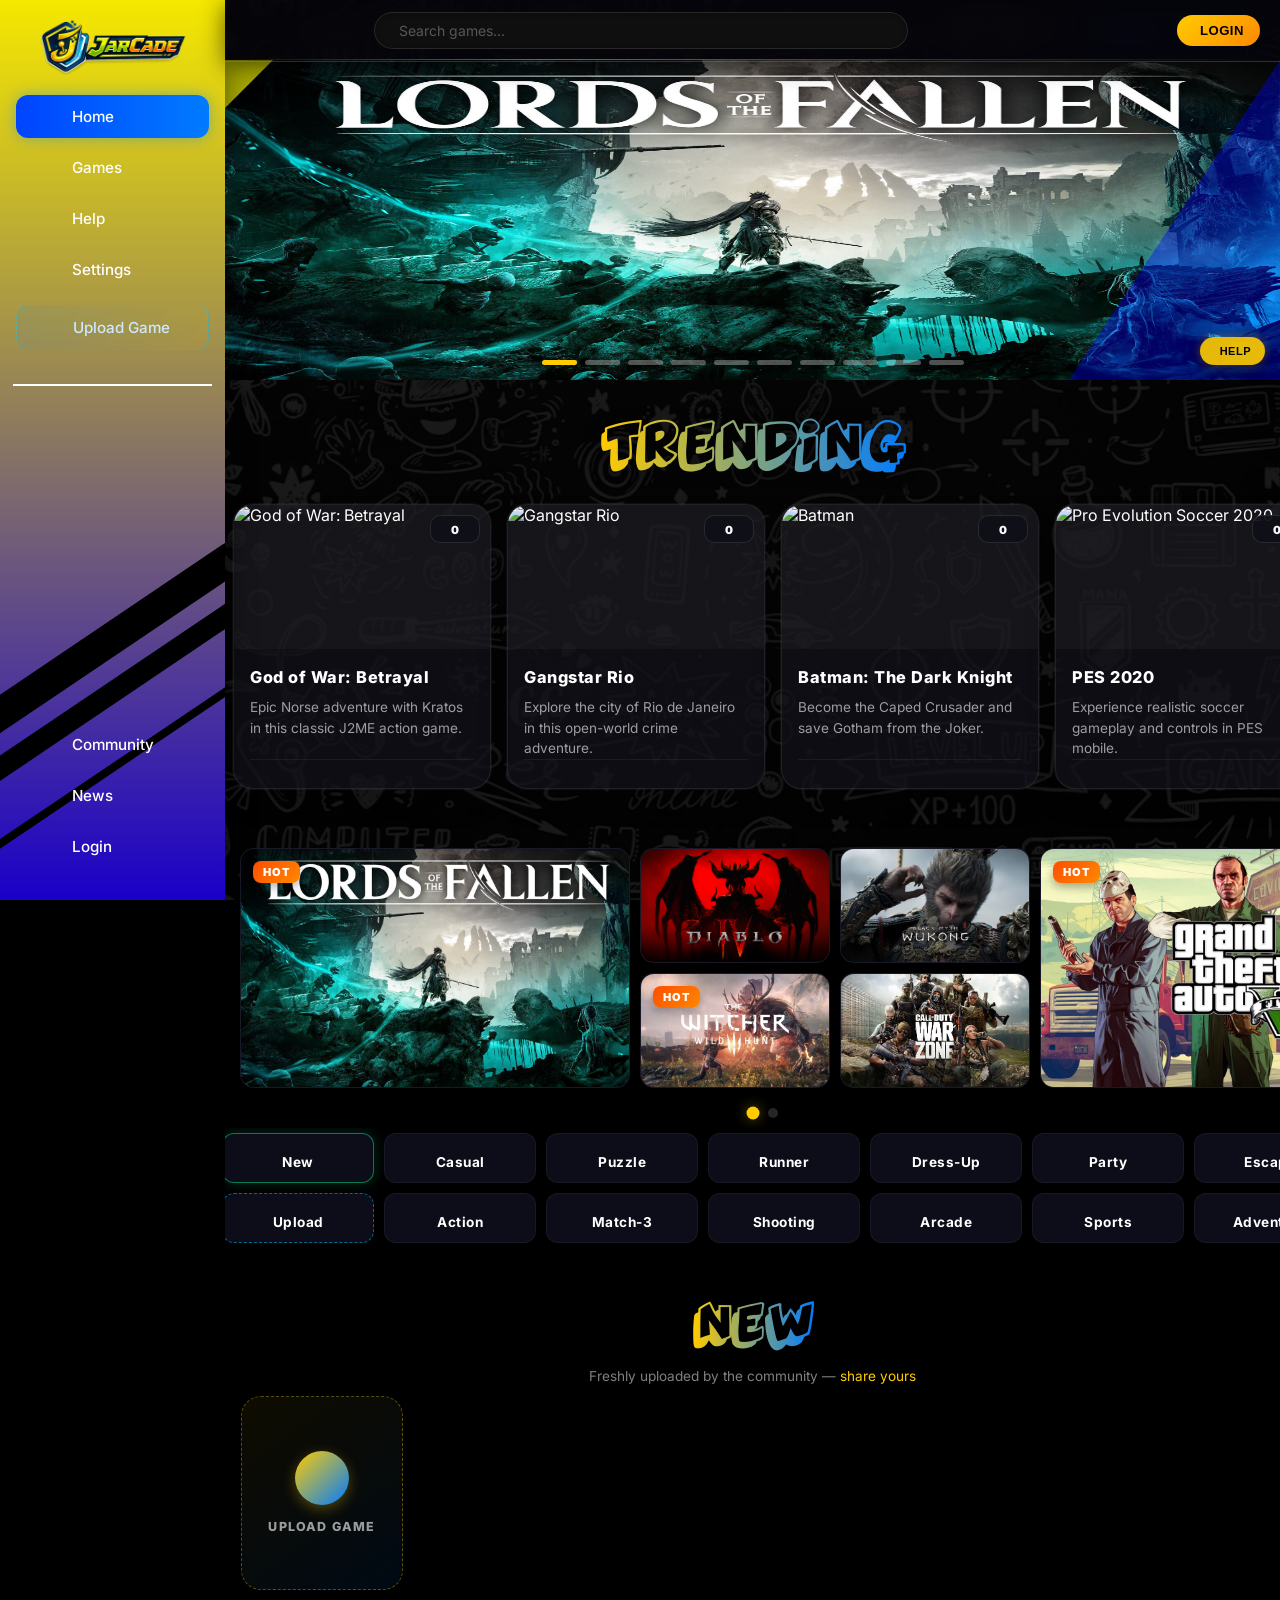
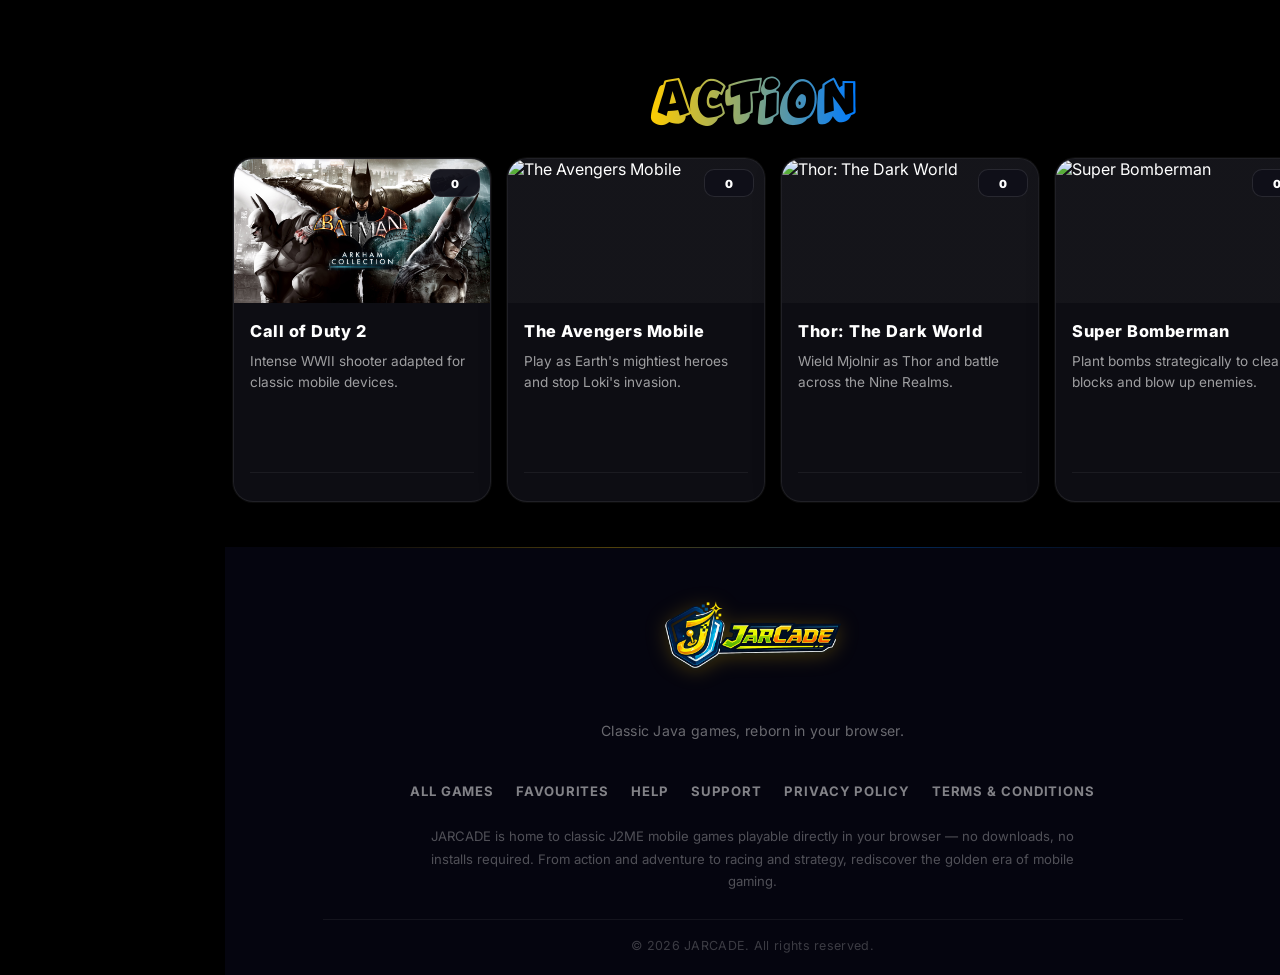
==== commit 9492e8b0: "Add game upload system, Help Center, and UX fixes - New Upload Game page (drag-drop .jar, thumbnail," ====
--- a/index.html
+++ b/index.html
@@ -21,6 +21,7 @@
   <script src="animations.js" defer></script>
   <script src="auth.js" defer></script>
   <script src="main.js" defer></script>
+  <script src="uploads.js" defer></script>
 </head>
 
 <body>
@@ -112,14 +113,14 @@
           <a href="games.html" class="sc">
             <i class="fa-solid fa-gamepad"></i><span>Games</span>
           </a>
-          <a href="#" class="sc">
+          <a href="help.html" class="sc">
             <i class="fa-solid fa-circle-question"></i><span>Help</span>
           </a>
           <a href="" class="sc">
             <i class="fa-solid fa-gear"></i><span>Settings</span>
           </a>
-          <a href="#" class="sc">
-            <i class="fa-solid fa-upload"></i><span>Upload Game</span>
+          <a href="upload.html" class="sc upload-link">
+            <i class="fa-solid fa-cloud-arrow-up"></i><span>Upload Game</span>
           </a>
         </nav>
 
@@ -157,7 +158,7 @@
             <a href="#trending">Trending</a>
             <a href="#new">New</a>
             <a href="#action">Action</a>
-            <a href="#adventure">Adventure</a>
+            <a href="games.html#section-adventure">Adventure</a>
             <a href="#racing">Racing</a>
             <a href="#sports">Sports</a>
             <a href="#casino">Casino</a>
@@ -468,6 +469,8 @@
           <i class="fa-solid fa-chevron-left"></i>
         </button>
         <div class="categories-container">
+          <a href="index.html#new" class="category-item category-item-new"><i class="fa-solid fa-bolt"></i><span>New</span></a>
+          <a href="upload.html" class="category-item category-item-upload"><i class="fa-solid fa-cloud-arrow-up"></i><span>Upload</span></a>
           <a href="games.html#section-casual" class="category-item"><i class="fa-solid fa-gamepad"></i><span>Casual</span></a>
           <a href="games.html#section-action" class="category-item"><i class="fa-solid fa-bolt-lightning"></i><span>Action</span></a>
           <a href="games.html#section-puzzle" class="category-item"><i class="fa-solid fa-puzzle-piece"></i><span>Puzzle</span></a>
@@ -498,216 +501,21 @@
 
       <br>
 
-      <!-- ===== CLASSIC ADVENTURES ===== -->
-      <div id="adventure" class="type">
+      <!-- ===== NEW — LATEST UPLOADS ===== -->
+      <div id="new" class="type type-new">
         <svg width="400" height="90" viewBox="0 0 400 90" xmlns="http://www.w3.org/2000/svg">
           <text x="50%" y="60" text-anchor="middle" font-family="'Dynamix', sans-serif" font-size="38" fill="url(#jarcadeGradient)" style="letter-spacing: 2px; filter: drop-shadow(0 2px 5px rgba(0,0,0,0.4));">
-            ADVENTURE
+            NEW
           </text>
         </svg>
+        <p class="type-new-sub">Freshly uploaded by the community — <a href="upload.html">share yours</a></p>
       </div>
       <div class="scroll-wrapper">
-        <div class="scroll" id="adventureScroll">
-
-        <!-- Bounce Tales -->
-        <div class="game">
-          <div class="game-img-div">
-            <img loading="lazy" src="images/game7.jpg" alt="Bounce Tales">
-            <div onclick="openChoiceModal('BounceTales_both.jar', 'RMIDlet', 'size-no')" class="play-overlay">
-              <i class="fa-solid fa-gamepad"></i>
-            </div>
-            <div class="card-rating" onclick="incrementVote(this); event.stopPropagation();">
-              <i class="fa-regular fa-star"></i>
-              <span class="count">1.5K</span>
-            </div>
-          </div>
-          <div class="game-text">
-            <div class="name">Bounce Tales</div>
-            The legendary red ball is back! Help Bounce save the world from gloom.
-            <div class="star">
-              <div class="stars-group">
-                <i class="fa-solid fa-star" style="color: #ffcc00;"></i>
-                <i class="fa-solid fa-star" style="color: #ffcc00;"></i>
-                <i class="fa-solid fa-star" style="color: #ffcc00;"></i>
-                <i class="fa-solid fa-star" style="color: #ffcc00;"></i>
-                <i class="fa-solid fa-star" style="color: #ffcc00;"></i>
-              </div>
-              <i class="fa-regular fa-heart favourite-icon" onclick="toggleFavourite(this); event.stopPropagation();"></i>
-            </div>
-          </div>
-        </div>
-
-        <!-- Diamond Rush -->
-        <div class="game">
-          <div class="game-img-div">
-            <img loading="lazy" src="images/game9.jpg" alt="Diamond Rush">
-            <div onclick="openChoiceModal('diamond_rush_key.jar', 'GloftDIRU', 'size-240x320')" class="play-overlay">
-              <i class="fa-solid fa-gamepad"></i>
-            </div>
-            <div class="card-rating" onclick="incrementVote(this); event.stopPropagation();">
-              <i class="fa-regular fa-star"></i>
-              <span class="count">2.2K</span>
-            </div>
-          </div>
-          <div class="game-text">
-            <div class="name">Diamond Rush</div>
-            Solve puzzles and collect diamonds in ancient temples and scary jungles.
-            <div class="star">
-              <div class="stars-group">
-                <i class="fa-solid fa-star" style="color: #ffcc00;"></i>
-                <i class="fa-solid fa-star" style="color: #ffcc00;"></i>
-                <i class="fa-solid fa-star" style="color: #ffcc00;"></i>
-                <i class="fa-solid fa-star" style="color: #ffcc00;"></i>
-                <i class="fa-solid fa-star" style="color: #ffcc00;"></i>
-              </div>
-              <i class="fa-regular fa-heart favourite-icon" onclick="toggleFavourite(this); event.stopPropagation();"></i>
-            </div>
-          </div>
-        </div>
-
-        <!-- Assassin's Creed: Brotherhood -->
-        <div class="game">
-          <div class="game-img-div">
-            <img loading="lazy" src="https://upload.wikimedia.org/wikipedia/en/b/b5/Assassins_Creed_Brotherhood_Box_Art.jpg" alt="Assassin's Creed: Brotherhood">
-            <div onclick="openChoiceModal('assasin_s_creed_brot_360x640_139036.jar', 'GloftASBR', 'size-360x640', 'assassins_creed_br_259290_480x800.jar', 'GloftASBR', 'size-480x800')" class="play-overlay">
-              <i class="fa-solid fa-gamepad"></i>
-            </div>
-            <div class="card-rating" onclick="incrementVote(this); event.stopPropagation();">
-              <i class="fa-regular fa-star"></i>
-              <span class="count">1.8K</span>
-            </div>
-          </div>
-          <div class="game-text">
-            <div class="name">Assassin's Creed: Brotherhood</div>
-            Join Ezio and lead the brotherhood in this legendary historical adventure.
-            <div class="star">
-              <div class="stars-group">
-                <i class="fa-solid fa-star" style="color: #ffcc00;"></i>
-                <i class="fa-solid fa-star" style="color: #ffcc00;"></i>
-                <i class="fa-solid fa-star" style="color: #ffcc00;"></i>
-                <i class="fa-solid fa-star" style="color: #ffcc00;"></i>
-                <i class="fa-solid fa-star" style="color: #ffcc00;"></i>
-              </div>
-              <i class="fa-regular fa-heart favourite-icon" onclick="toggleFavourite(this); event.stopPropagation();"></i>
-            </div>
-          </div>
-        </div>
-
-        <!-- High School Hook Ups -->
-        <div class="game">
-          <div class="game-img-div">
-            <img loading="lazy" src="https://upload.wikimedia.org/wikipedia/en/f/f6/High_School_Hook_Ups_logo.png" alt="High School Hook Ups">
-            <div onclick="openChoiceModal('high_school_hook_ups_480x800_touch_258928.jar', 'GloftHUHS', 'size-480x800')" class="play-overlay">
-              <i class="fa-solid fa-gamepad"></i>
-            </div>
-            <div class="card-rating" onclick="incrementVote(this); event.stopPropagation();">
-              <i class="fa-regular fa-star"></i>
-              <span class="count">920</span>
-            </div>
-          </div>
-          <div class="game-text">
-            <div class="name">High School Hook Ups</div>
-            Navigate teen dramas, make friends, and find love in high school.
-            <div class="star">
-              <div class="stars-group">
-                <i class="fa-solid fa-star" style="color: #ffcc00;"></i>
-                <i class="fa-solid fa-star" style="color: #ffcc00;"></i>
-                <i class="fa-solid fa-star" style="color: #ffcc00;"></i>
-                <i class="fa-solid fa-star" style="color: #ffcc00;"></i>
-                <i class="fa-solid fa-star" style="color: #ffcc00;"></i>
-              </div>
-              <i class="fa-regular fa-heart favourite-icon" onclick="toggleFavourite(this); event.stopPropagation();"></i>
-            </div>
-          </div>
-        </div>
-
-        <!-- Time Cherry Scroll -->
-        <div class="game">
-          <div class="game-img-div">
-            <img loading="lazy" src="java/img/sgyhc.png" alt="Time Cherry Scroll">
-            <div onclick="openChoiceModal('sgyhc.jar', 'Secrit_II', 'size-240x320')" class="play-overlay">
-              <i class="fa-solid fa-gamepad"></i>
-            </div>
-            <div class="card-rating" onclick="incrementVote(this); event.stopPropagation();">
-              <i class="fa-regular fa-star"></i>
-              <span class="count">670</span>
-            </div>
-          </div>
-          <div class="game-text">
-            <div class="name">Time Cherry Scroll</div>
-            Embark on an interactive fantasy visual novel adventure.
-            <div class="star">
-              <div class="stars-group">
-                <i class="fa-solid fa-star" style="color: #ffcc00;"></i>
-                <i class="fa-solid fa-star" style="color: #ffcc00;"></i>
-                <i class="fa-solid fa-star" style="color: #ffcc00;"></i>
-                <i class="fa-solid fa-star" style="color: #ffcc00;"></i>
-                <i class="fa-solid fa-star" style="color: #ffcc00;"></i>
-              </div>
-              <i class="fa-regular fa-heart favourite-icon" onclick="toggleFavourite(this); event.stopPropagation();"></i>
-            </div>
-          </div>
-        </div>
-
-        <!-- Double Dance Mania -->
-        <div class="game">
-          <div class="game-img-div">
-            <img loading="lazy" src="java/img/sldwm.png" alt="Double Dance Mania">
-            <div onclick="openChoiceModal('sldwm.jar', 'dedron.game.ClientMIDlet', 'size-240x320')" class="play-overlay">
-              <i class="fa-solid fa-gamepad"></i>
-            </div>
-            <div class="card-rating" onclick="incrementVote(this); event.stopPropagation();">
-              <i class="fa-regular fa-star"></i>
-              <span class="count">540</span>
-            </div>
-          </div>
-          <div class="game-text">
-            <div class="name">Double Dance Mania</div>
-            Feel the rhythm and master steps in this anime style dance game.
-            <div class="star">
-              <div class="stars-group">
-                <i class="fa-solid fa-star" style="color: #ffcc00;"></i>
-                <i class="fa-solid fa-star" style="color: #ffcc00;"></i>
-                <i class="fa-solid fa-star" style="color: #ffcc00;"></i>
-                <i class="fa-solid fa-star" style="color: #ffcc00;"></i>
-                <i class="fa-solid fa-star" style="color: #ffcc00;"></i>
-              </div>
-              <i class="fa-regular fa-heart favourite-icon" onclick="toggleFavourite(this); event.stopPropagation();"></i>
-            </div>
-          </div>
-        </div>
-
-        <!-- Club Tycoon -->
-        <div class="game">
-          <div class="game-img-div">
-            <img loading="lazy" src="https://images.igdb.com/igdb/image/upload/t_cover_big/co5qvy.webp" alt="Club Tycoon">
-            <div onclick="openChoiceModal('club_tycoon_260837.jar', 'phone.Midlet', 'size-240x320')" class="play-overlay">
-              <i class="fa-solid fa-gamepad"></i>
-            </div>
-            <div class="card-rating" onclick="incrementVote(this); event.stopPropagation();">
-              <i class="fa-regular fa-star"></i>
-              <span class="count">1.1K</span>
-            </div>
-          </div>
-          <div class="game-text">
-            <div class="name">Club Tycoon</div>
-            Manage and design your own mega nightclub empire.
-            <div class="star">
-              <div class="stars-group">
-                <i class="fa-solid fa-star" style="color: #ffcc00;"></i>
-                <i class="fa-solid fa-star" style="color: #ffcc00;"></i>
-                <i class="fa-solid fa-star" style="color: #ffcc00;"></i>
-                <i class="fa-solid fa-star" style="color: #ffcc00;"></i>
-                <i class="fa-solid fa-star" style="color: #ffcc00;"></i>
-              </div>
-              <i class="fa-regular fa-heart favourite-icon" onclick="toggleFavourite(this); event.stopPropagation();"></i>
-            </div>
-          </div>
-        </div>
-
-        <a href="games.html" class="see-more-card">
-          <div class="see-more-icon"><i class="fa-solid fa-angles-right"></i></div>
-          <span>Browse All</span>
+        <div class="scroll" id="newScroll" data-uploads-feed="all" data-uploads-empty="false">
+
+        <a href="upload.html" class="see-more-card upload-cta-card">
+          <div class="see-more-icon"><i class="fa-solid fa-cloud-arrow-up"></i></div>
+          <span>Upload Game</span>
         </a>
       </div>
       </div>
--- a/ui-enhancements.css
+++ b/ui-enhancements.css
@@ -1197,6 +1197,110 @@
   contain-intrinsic-size: auto 480px;
 }
 
+/* ============================================================
+   SIDEBAR — UPLOAD GAME ACTION BUTTON (dashed / call-to-action)
+   ============================================================ */
+.sc.upload-link {
+  position: relative;
+  margin: 6px 0 2px;
+  border: 1.5px dashed rgba(0, 200, 255, 0.55);
+  border-radius: 12px;
+  background:
+    linear-gradient(120deg, rgba(0, 123, 255, 0.08), rgba(255, 204, 0, 0.06));
+  color: #cde9ff;
+  overflow: hidden;
+  transition: transform 0.25s ease, border-color 0.25s ease, box-shadow 0.25s ease, background 0.25s ease;
+}
+
+.sc.upload-link i {
+  color: var(--cyan, #00c8ff);
+  transition: transform 0.35s ease;
+}
+
+.sc.upload-link::after {
+  content: "";
+  position: absolute;
+  inset: 0;
+  border-radius: 12px;
+  pointer-events: none;
+  background: radial-gradient(120px 60px at var(--mx, 50%) -20%, rgba(0, 200, 255, 0.22), transparent 70%);
+  opacity: 0;
+  transition: opacity 0.3s ease;
+}
+
+.sc.upload-link:hover {
+  transform: translateX(4px);
+  border-color: var(--gold, #ffcc00);
+  border-style: dashed;
+  background: linear-gradient(120deg, rgba(0, 123, 255, 0.18), rgba(255, 204, 0, 0.14));
+  box-shadow: 0 0 18px rgba(0, 200, 255, 0.28), inset 0 0 0 1px rgba(255, 204, 0, 0.18);
+  animation: uploadDash 0.6s linear infinite;
+}
+
+.sc.upload-link:hover i {
+  transform: translateY(-2px);
+  color: var(--gold, #ffcc00);
+}
+
+.sc.upload-link:hover::after { opacity: 1; }
+
+@keyframes uploadDash {
+  to { background-position: 16px 0, 0 0; }
+}
+
+@media (prefers-reduced-motion: reduce) {
+  .sc.upload-link:hover { animation: none; }
+}
+
+/* ============================================================
+   HOME — "NEW" SECTION + COMMUNITY UPLOAD CARDS (shared)
+   ============================================================ */
+.type-new-sub {
+  text-align: center;
+  margin: -6px 0 4px;
+  font-size: 0.85rem;
+  color: rgba(255, 255, 255, 0.5);
+}
+.type-new-sub a { color: #ffcc00; text-decoration: none; }
+.type-new-sub a:hover { text-decoration: underline; }
+
+/* Prominent "New" category chip */
+.category-item.category-item-new {
+  border: 1px solid rgba(0, 255, 157, 0.45);
+  box-shadow: 0 0 14px rgba(0, 255, 157, 0.18);
+}
+.category-item.category-item-new i { color: #00ff9d; }
+.category-item.category-item-upload {
+  border: 1px dashed rgba(0, 200, 255, 0.5);
+}
+.category-item.category-item-upload i { color: #00c8ff; }
+
+/* Community upload cards rendered inside .scroll storefront rows */
+.upload-card-badge {
+  position: absolute;
+  top: 8px; left: 8px;
+  z-index: 2;
+  font-size: 0.6rem;
+  font-weight: 800;
+  letter-spacing: 1px;
+  padding: 3px 8px;
+  border-radius: 20px;
+  color: #001018;
+  background: linear-gradient(135deg, #00ff9d, #00c8ff);
+  box-shadow: 0 4px 12px rgba(0, 200, 255, 0.35);
+}
+.upload-thumb-fallback {
+  width: 100%;
+  aspect-ratio: 1 / 1;
+  display: grid;
+  place-items: center;
+  font-size: 2.6rem;
+  color: rgba(0, 200, 255, 0.55);
+  background: radial-gradient(circle at 50% 40%, rgba(0, 123, 255, 0.16), transparent 65%);
+}
+.see-more-card.upload-cta-card .see-more-icon i,
+.see-more-card.upload-empty-card .see-more-icon i { color: #00c8ff; }
+
 /* Reduced motion overrides */
 @media (prefers-reduced-motion: reduce) {
   .reveal-up {
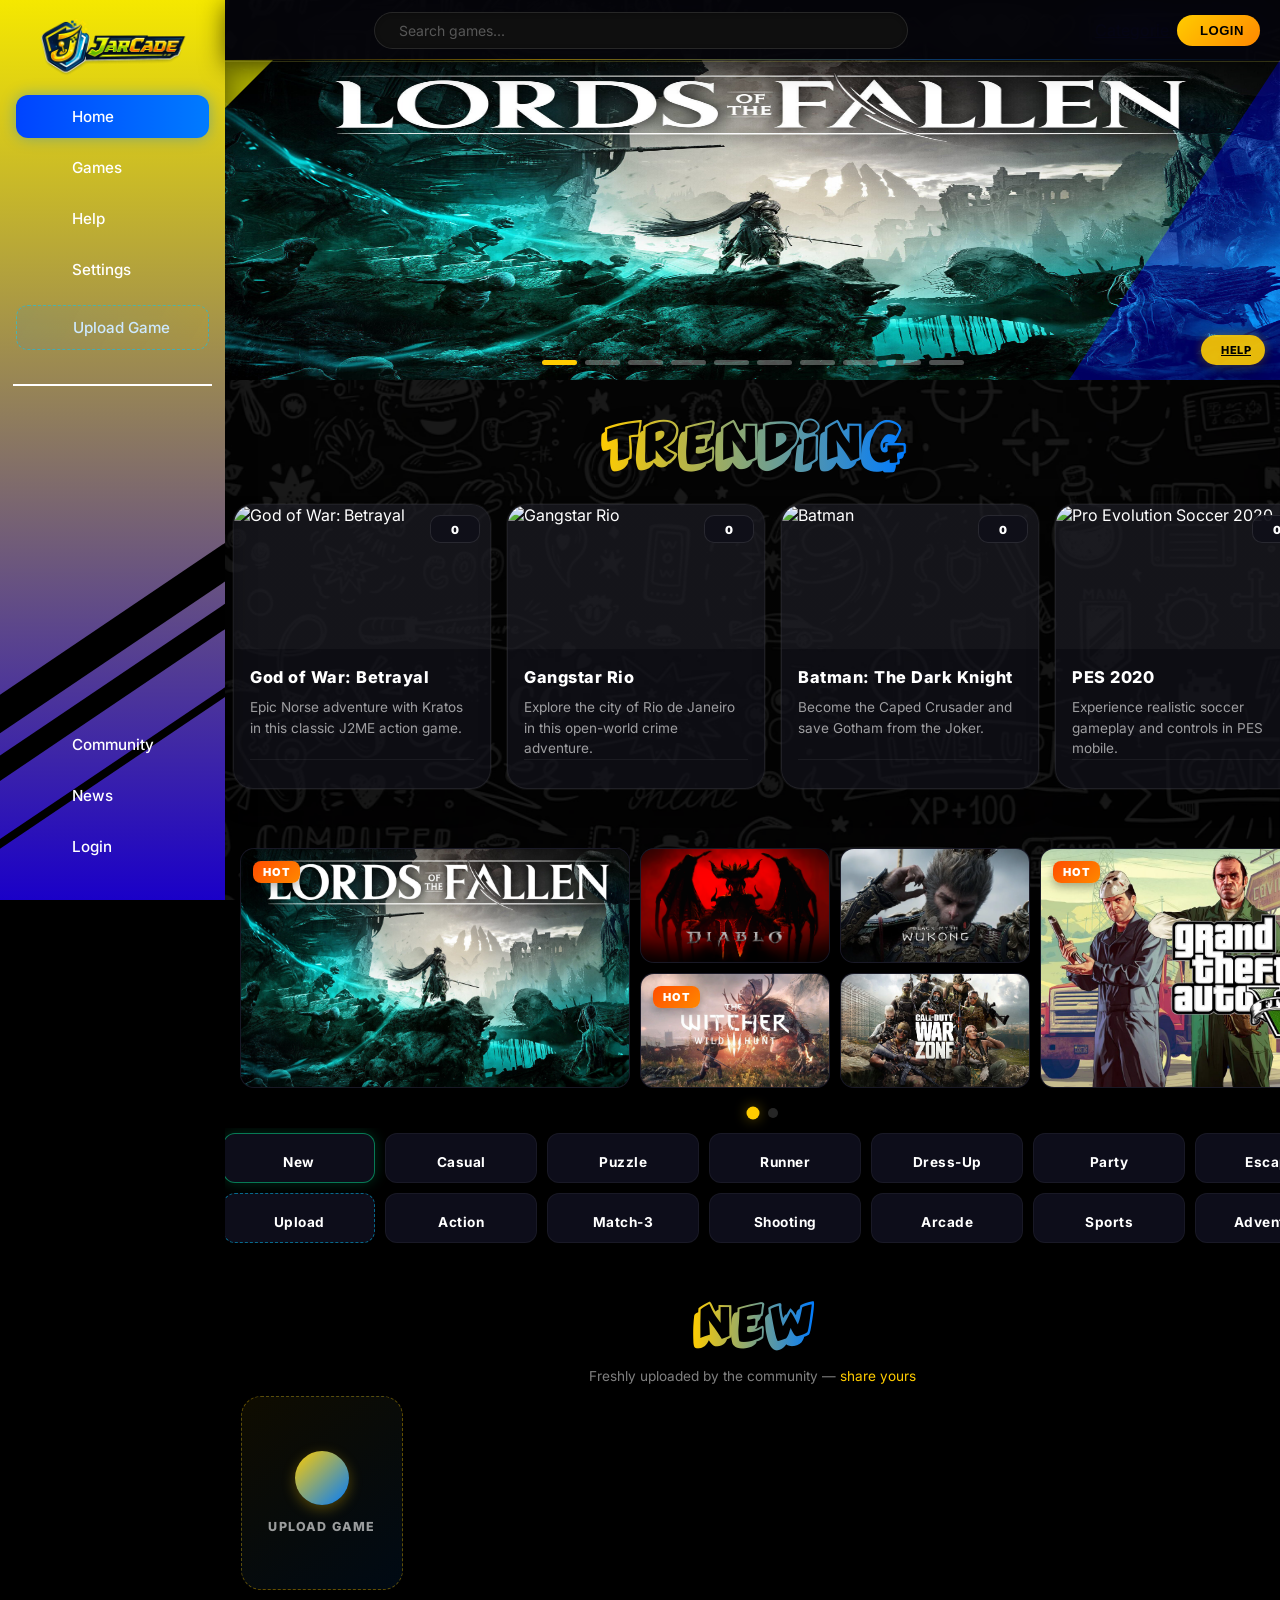
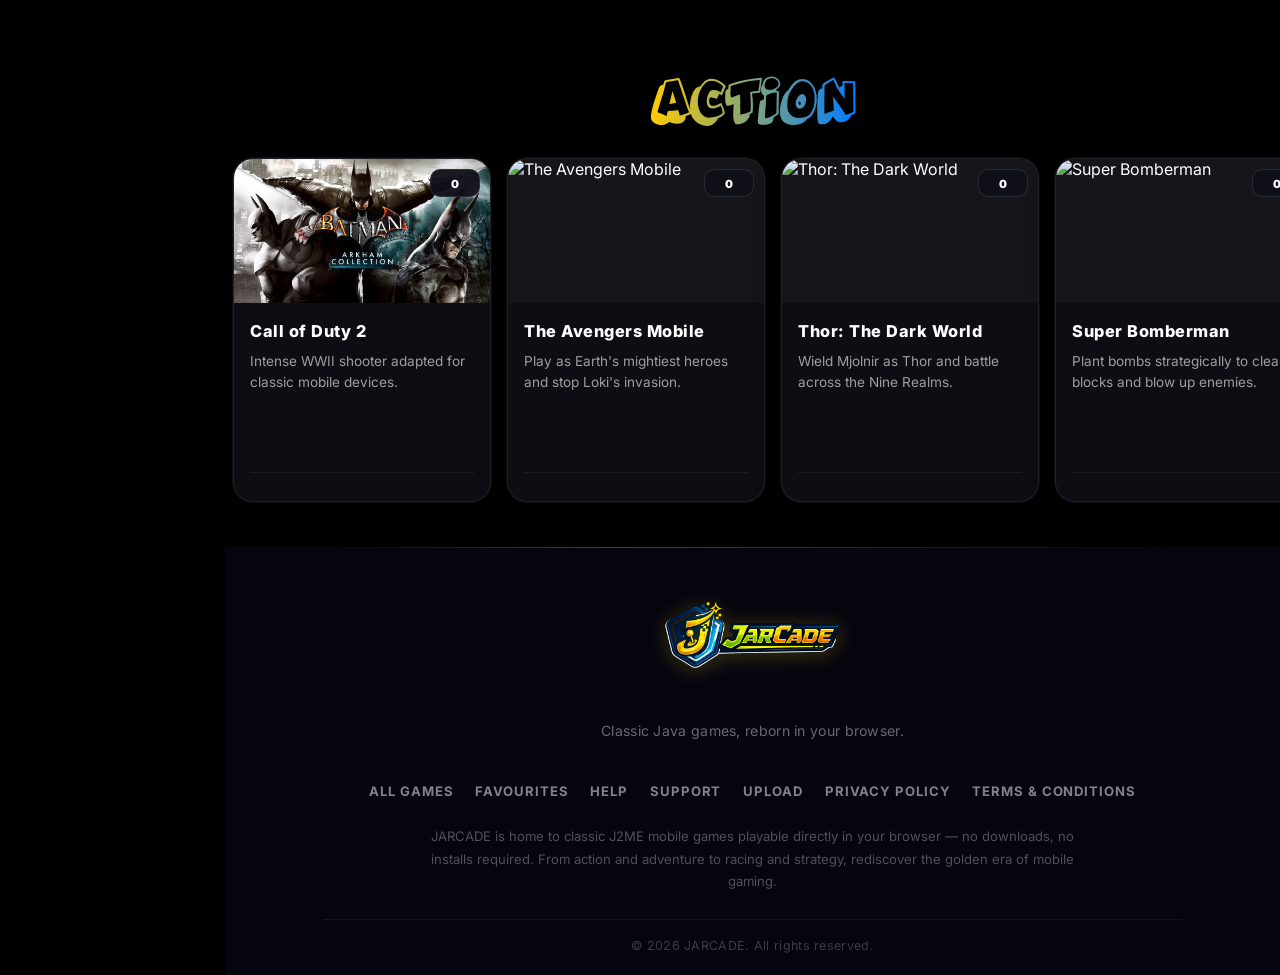
==== commit c3be8afd: "Wire Help Center links and add upload API sync - Route slideshow, footer, and showHelp to help.html " ====
--- a/index.html
+++ b/index.html
@@ -205,9 +205,9 @@
         </div>
 
         <!-- Help Button -->
-        <button class="help-btn" onclick="showHelp()">
+        <a href="help.html" class="help-btn" aria-label="Help Center">
           <i class="fa-solid fa-circle-question"></i> Help
-        </button>
+        </a>
 
       </div>
 
@@ -969,8 +969,9 @@
           <nav class="footer-nav" aria-label="Footer navigation">
             <a href="games.html">All Games</a>
             <a href="favourite.html">Favourites</a>
-            <a href="#">Help</a>
-            <a href="#">Support</a>
+            <a href="help.html">Help</a>
+            <a href="help.html#contact">Support</a>
+            <a href="upload.html">Upload</a>
             <a href="">Privacy Policy</a>
             <a href="">Terms &amp; Conditions</a>
           </nav>
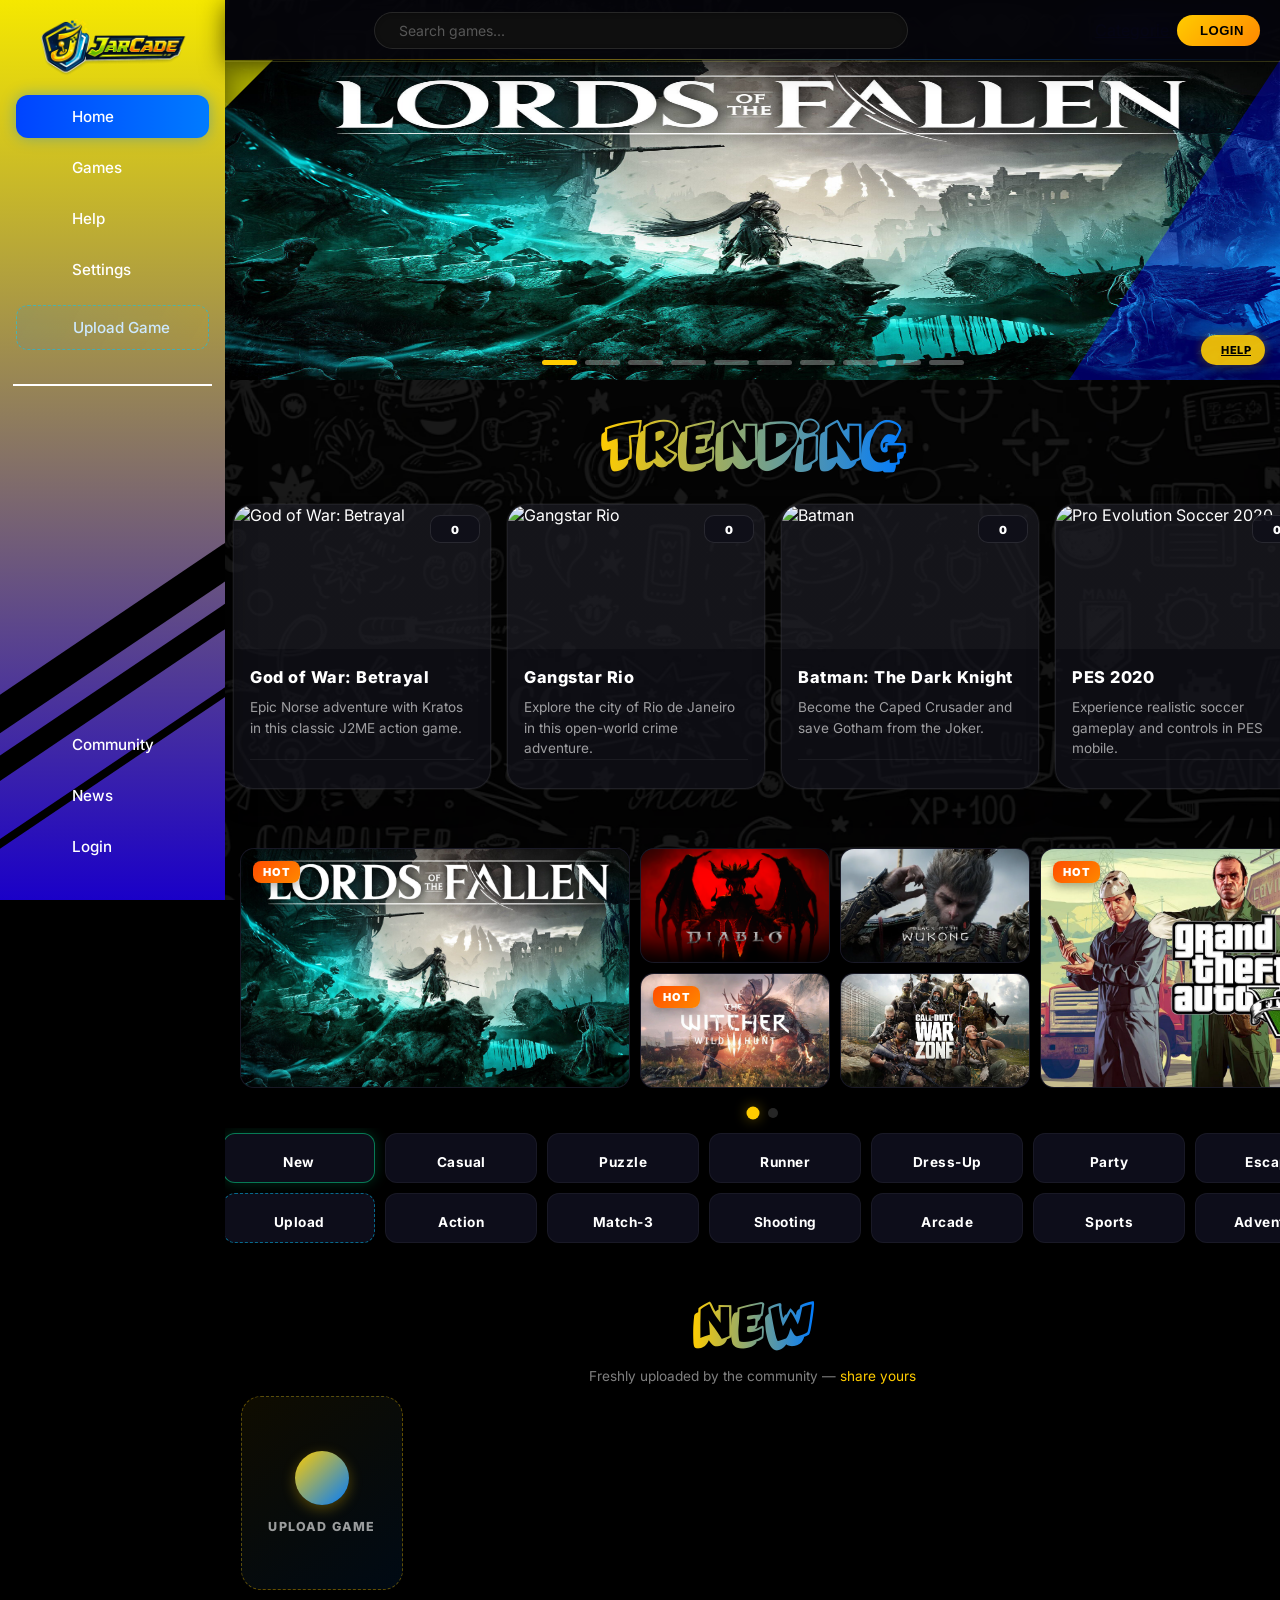
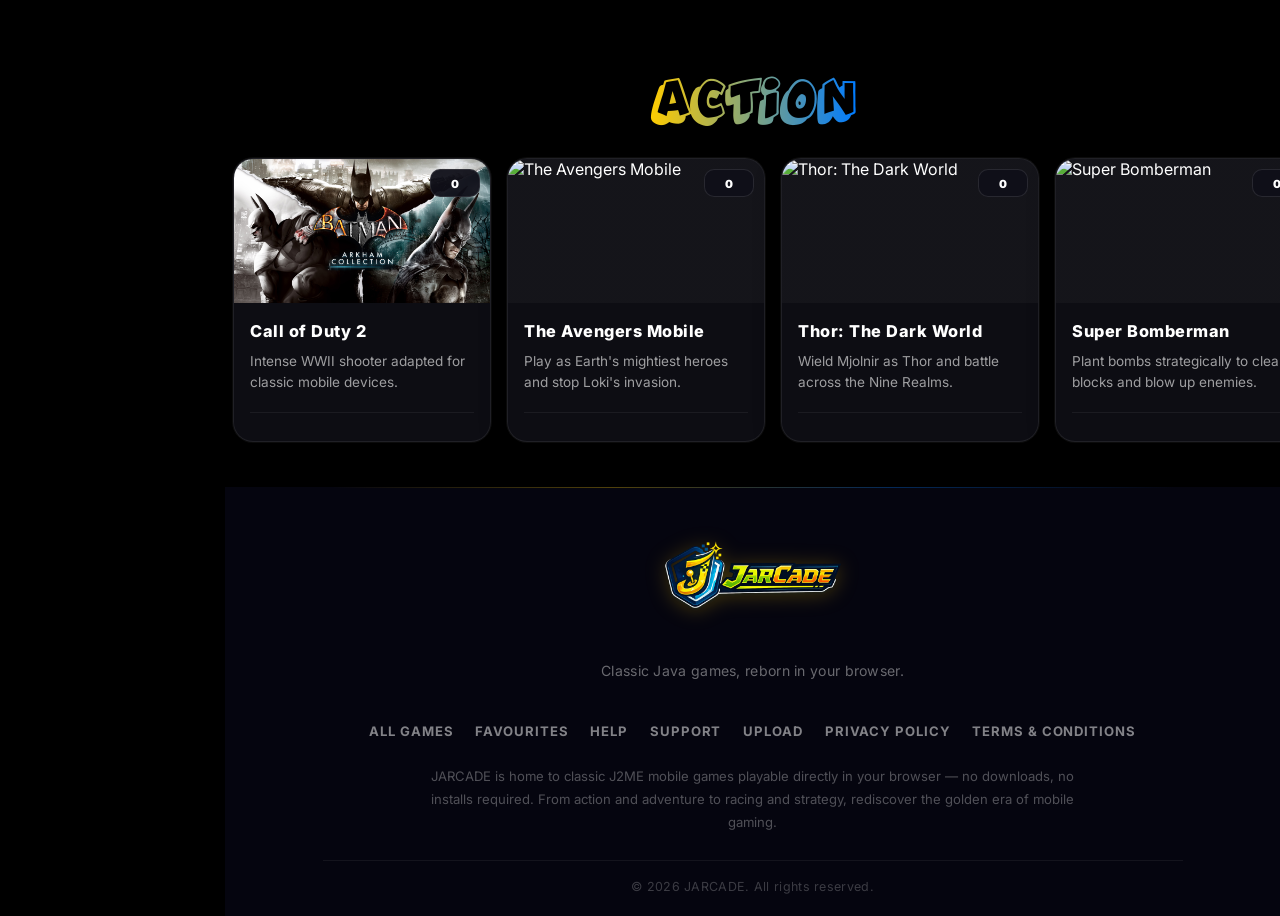
==== commit 6cab5198: "Fix corrupted Mafia Driver card markup on the home page. Remove accidentally pasted spec text that b" ====
--- a/index.html
+++ b/index.html
@@ -662,234 +662,18 @@
             Test your precision driving and parking skills in the city.
             <div class="star">
               <div class="stars-group">
-                <i class="fa-The website currently feels too static and resembles a traditional HTML website. I want to transform it into a modern, premium gaming platform that feels alive, interactive, and constantly responsive to user actions.
-
-
-
-### Overall Goal
-
-
-
-Create a dynamic gaming experience with advanced animations, micro-interactions, visual effects, and smooth transitions throughout the entire site. Every interaction should feel intentional and polished.
-
-
-
-### Design Direction
-
-
-
-* Modern gaming platform aesthetic
-
-* Futuristic and premium
-
-* Smooth and performant
-
-* Responsive on all devices
-
-* Professional, not cluttered
-
-* Animations should enhance the experience, not distract from it
-
-
-
-### Global Animations
-
-
-
-* Smooth page transitions between pages
-
-* Animated loading states instead of static loading screens
-
-* Fade, slide, and scale transitions for content entering the viewport
-
-* Staggered animations when lists of games appear
-
-* Smooth reveal animations when scrolling
-
-
-
-### Navigation
-
-
-
-* Add premium hover effects to all navigation items
-
-* Active page indicators should animate smoothly
-
-* Navigation should feel responsive and alive
-
-* Add subtle glow and movement effects on hover
-
-* Mobile menu should have smooth open and close animations
-
-
-
-### Game Cards
-
-
-
-* Cards should animate into view when loaded
-
-* Add hover effects such as:
-
-
-
-  * Slight lift
-
-  * Depth and shadow changes
-
-  * Subtle 3D tilt
-
-  * Glow effects
-
-  * Animated borders
-
-* Cards should feel interactive and collectible
-
-
-
-### Buttons
-
-
-
-* Replace static buttons with premium gaming-style buttons
-
-* Add hover animations
-
-* Add click feedback animations
-
-* Add subtle neon energy effects
-
-* Buttons should feel responsive and satisfying to interact with
-
-
-
-### Background Effects
-
-
-
-* Add subtle ambient animations throughout the site
-
-* Use particles, moving gradients, floating elements, or other lightweight effects
-
-* Background should feel alive but not distract from content
-
-
-
-### Search Experience
-
-
-
-* Animated focus states
-
-* Smooth expansion and contraction
-
-* Dynamic suggestions appearance
-
-* Professional transitions
-
-
-
-### Forms
-
-
-
-* Inputs should have animated focus states
-
-* Smooth validation feedback
-
-* Interactive labels and placeholders
-
-* Premium gaming-themed styling
-
-
-
-### Categories
-
-
-
-* Smooth transitions when loading more games
-
-* Animated category headers
-
-* Dynamic section reveals
-
-* Stagger game card loading animations
-
-
-
-### Cursor Interactions
-
-
-
-* Custom gaming-themed cursor
-
-* Interactive hover states
-
-* Cursor reactions on clickable elements
-
-
-
-### Micro-Interactions
-
-
-
-Add subtle feedback for:
-
-
-
-* Hovering
-
-* Clicking
-
-* Loading
-
-* Uploading
-
-* Generating transfer codes
-
-* Switching tabs
-
-* Opening menus
-
-* Successful actions
-
-* Error states
-
-
-
-### Performance Requirements
-
-
-
-* Prioritize CSS transforms and opacity animations
-
-* Use GPU-accelerated animations
-
-* Avoid expensive effects that cause lag
-
-* Ensure smooth performance on desktop, tablet, and mobile devices
-
-* Reduce animation intensity automatically on lower-powered devices
-
-
-
-### Final Goal
-
-
-
-The website should feel closer to a modern gaming platform or launcher than a traditional website. Users should immediately notice that the site is alive, polished, and professionally designed through subtle motion, smooth interactions, and premium visual feedback throughout the entire experience.solid fa-star" style="color: #ffcc00;"></i>
-                <i class="fa-solid fa-star" style="color: #ffcc00;"></i>
-                <i class="fa-solid fa-star" style="color: #ffcc00;"></i>
-                <i class="fa-solid fa-star" style="color: #ffcc00;"></i>
-                <i class="fa-solid fa-star" style="color: #ffcc00;"></i>
-              </div>
-              <i class="fa-regular fa-heart favourite-icon" onclick="toggleFavourite(this); event.stopPropagation();"></i>
-            </div>
-          </div>
-        </div>
-
-        <!-- Scarlotti's Mafia War -->
+                <i class="fa-solid fa-star" style="color: #ffcc00;"></i>
+                <i class="fa-solid fa-star" style="color: #ffcc00;"></i>
+                <i class="fa-solid fa-star" style="color: #ffcc00;"></i>
+                <i class="fa-solid fa-star" style="color: #ffcc00;"></i>
+                <i class="fa-solid fa-star" style="color: #ffcc00;"></i>
+              </div>
+              <i class="fa-regular fa-heart favourite-icon" onclick="toggleFavourite(this); event.stopPropagation();"></i>
+            </div>
+          </div>
+        </div>
+
+                <!-- Scarlotti's Mafia War -->
         <div class="game">
           <div class="game-img-div">
             <img loading="lazy" src="https://ps2media.ign.com/ps2/image/object/757/757154/MafiaWarsScarlotti.jpg" alt="Scarlotti's Mafia War">
